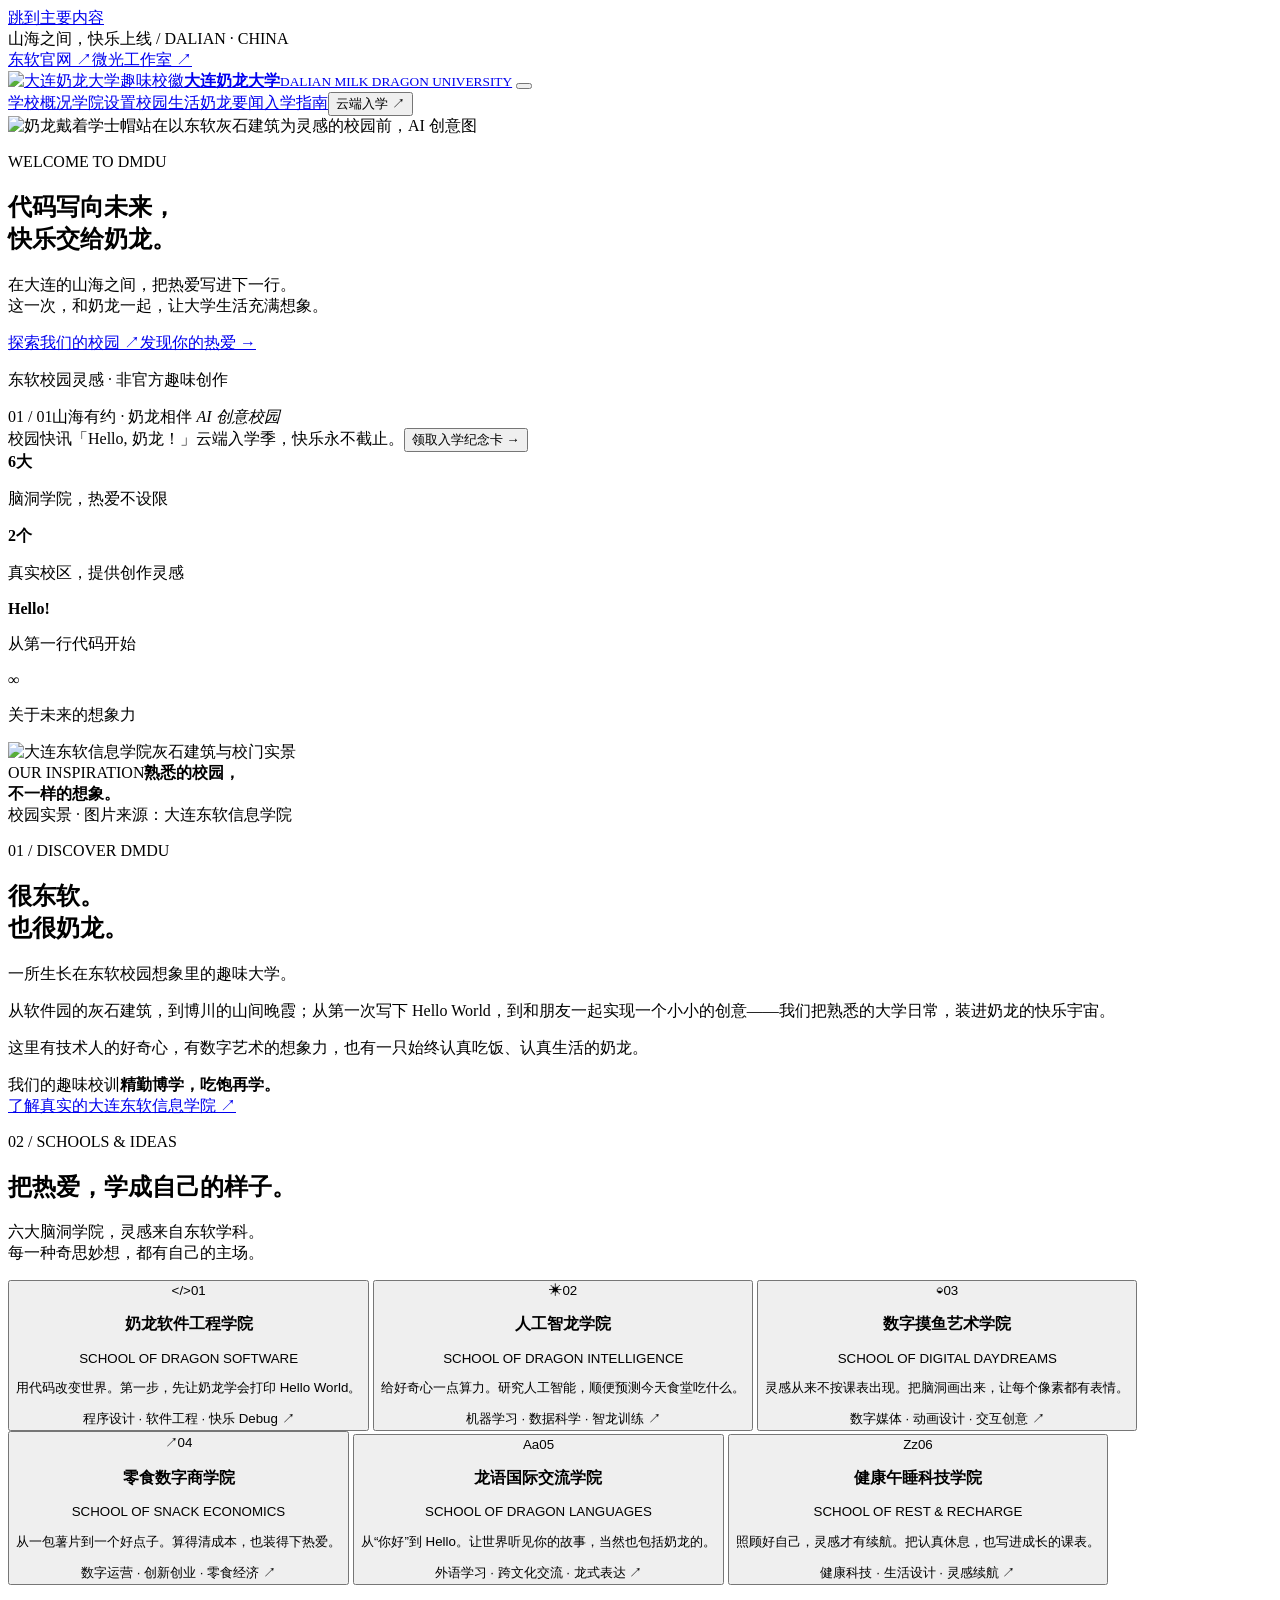
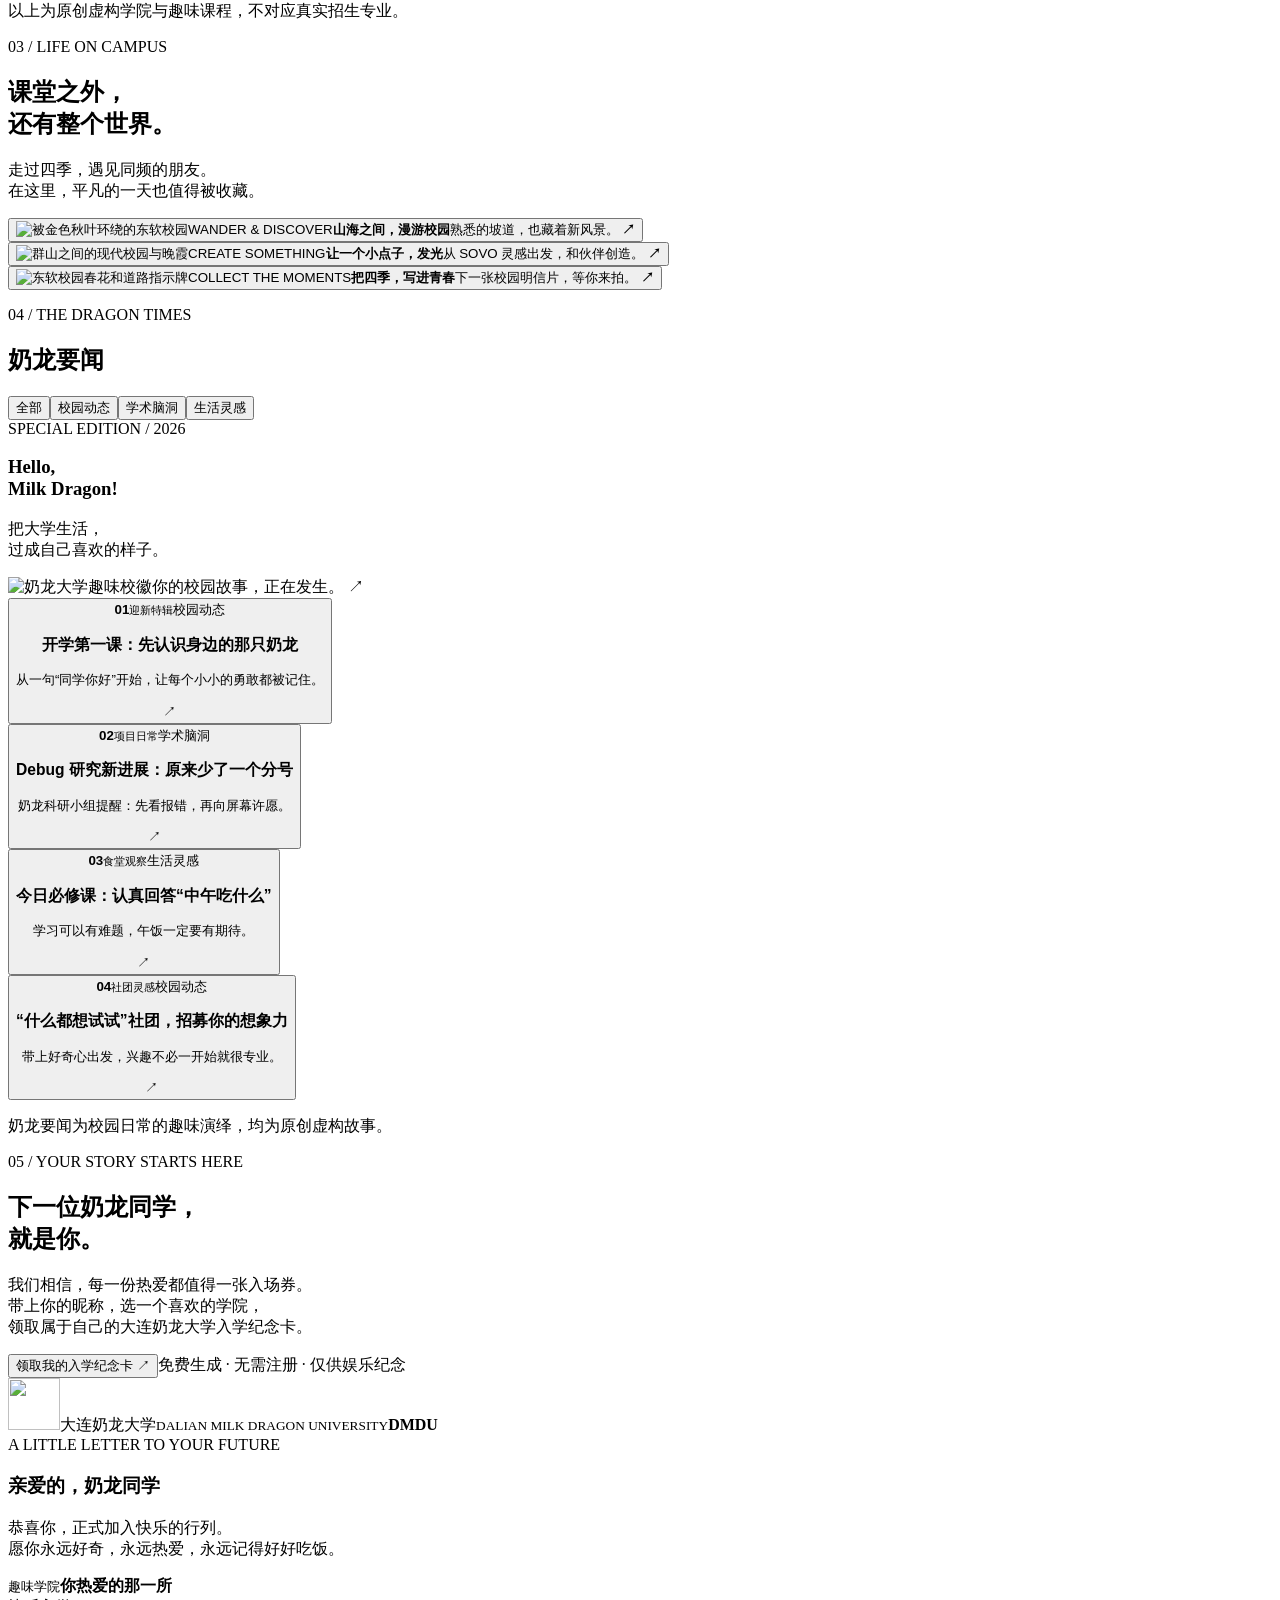
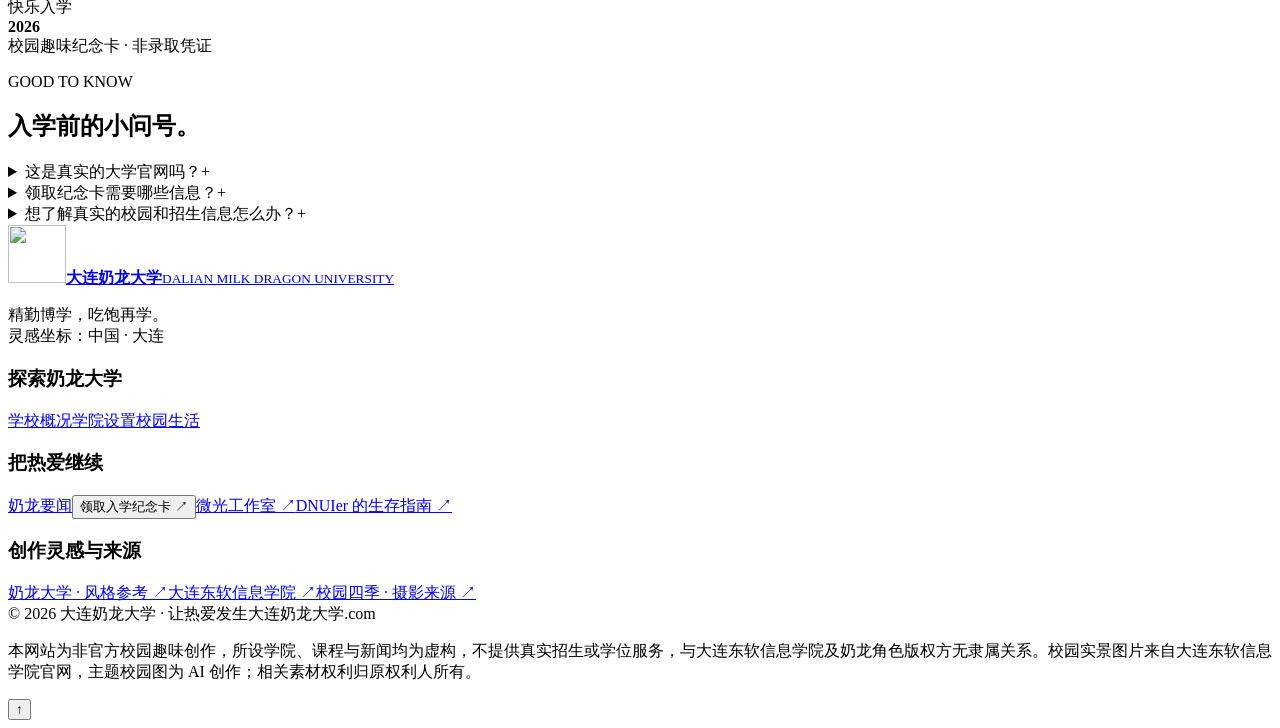
==== index.html @ faddd372 "feat(dalian-nailong): 页脚「把热爱继续」栏加友链 DNUIer 的生存指南" ====
<!doctype html>
<html lang="zh-CN">
<head>
  <meta charset="UTF-8">
  <meta name="viewport" content="width=device-width,initial-scale=1">
  <meta name="theme-color" content="#142638">
  <title>大连奶龙大学 · 代码写向未来，快乐交给奶龙</title>
  <meta name="description" content="山海之间，快乐上线。以大连东软校园为灵感的奶龙大学趣味创作：探索六大脑洞学院、漫游校园、领取专属入学纪念卡。非官方、非招生网站。">
  <link rel="canonical" href="https://xn--pssa0vz4e155inzt.com/">
  <meta property="og:title" content="大连奶龙大学 · 代码写向未来，快乐交给奶龙">
  <meta property="og:description" content="一所生长在东软校园想象里的趣味大学。欢迎每一颗热爱技术、热爱生活的心。">
  <meta property="og:image" content="https://xn--pssa0vz4e155inzt.com/assets/hero-campus.webp">
  <meta property="og:type" content="website">
  <meta property="og:locale" content="zh_CN">
  <link rel="icon" href="assets/seal.svg" type="image/svg+xml">
  <link rel="preload" as="image" href="assets/hero-campus.webp">
  <link rel="stylesheet" href="styles.css?v=3">
  <script src="app.js?v=1" defer></script>
</head>
<body>
<a class="skip-link" href="#main">跳到主要内容</a>
<div class="utility"><div class="container utility-inner"><span>山海之间，快乐上线 <span class="utility-location"><span class="utility-divider">/</span> DALIAN · CHINA</span></span><nav class="utility-links" aria-label="校园相关网站"><a href="https://www.neusoft.edu.cn/" target="_blank" rel="noopener noreferrer">东软官网 <span aria-hidden="true">↗</span></a><a href="https://shimmer.neusoft.edu.cn/" target="_blank" rel="noopener noreferrer">微光工作室 <span aria-hidden="true">↗</span></a></nav></div></div>
<header class="site-header">
  <div class="container header-inner">
    <a class="brand" href="#home" aria-label="大连奶龙大学首页"><img src="assets/seal.svg" width="62" height="62" alt="大连奶龙大学趣味校徽"><span><strong>大连奶龙大学</strong><small>DALIAN MILK DRAGON UNIVERSITY</small></span></a>
    <button id="menu-toggle" class="menu-toggle" aria-label="打开导航菜单" aria-controls="site-nav" aria-expanded="false"><span></span><span></span><span></span></button>
    <nav id="site-nav" aria-label="主导航"><a href="#about">学校概况</a><a href="#colleges">学院设置</a><a href="#campus">校园生活</a><a href="#news">奶龙要闻</a><a href="#join">入学指南</a><button class="nav-apply" data-enroll>云端入学 <span aria-hidden="true">↗</span></button></nav>
  </div>
</header>
<main id="main">
  <section class="hero" id="home" aria-labelledby="hero-title">
    <img class="hero-image" src="assets/hero-campus.webp" width="1672" height="941" alt="奶龙戴着学士帽站在以东软灰石建筑为灵感的校园前，AI 创意图" fetchpriority="high">
    <div class="hero-shade"></div>
    <div class="container hero-content"><p class="eyebrow light"><span></span> WELCOME TO DMDU</p><h1 id="hero-title">代码写向未来，<br>快乐交给<span>奶龙。</span></h1><p class="hero-description">在大连的山海之间，把热爱写进下一行。<br>这一次，和奶龙一起，让大学生活充满想象。</p><div class="hero-actions"><a class="button button-yellow" href="#campus">探索我们的校园 <span aria-hidden="true">↗</span></a><a class="button button-outline" href="#colleges">发现你的热爱 <span aria-hidden="true">→</span></a></div><p class="hero-note">东软校园灵感 · 非官方趣味创作</p></div>
    <div class="hero-caption"><span>01 / 01</span><span>山海有约 · 奶龙相伴 <i>AI 创意校园</i></span></div>
  </section>
  <div class="bulletin"><div class="container bulletin-inner"><span class="bulletin-label"><span class="live-dot"></span> 校园快讯</span><span>「Hello, 奶龙！」云端入学季，快乐永不截止。</span><button data-enroll>领取入学纪念卡 <span aria-hidden="true">→</span></button></div></div>
  <section class="numbers container" aria-label="认识这所趣味大学"><div><strong>6<span>大</span></strong><p>脑洞学院，热爱不设限</p></div><div><strong>2<span>个</span></strong><p>真实校区，提供创作灵感</p></div><div><strong>Hello<span>!</span></strong><p>从第一行代码开始</p></div><div><strong>∞</strong><p>关于未来的想象力</p></div></section>
  <section class="section about-section" id="about"><div class="container about-grid"><div class="about-picture"><img src="assets/campus-overview.webp" alt="大连东软信息学院灰石建筑与校门实景" width="1600" height="780" loading="lazy"><div class="photo-tag"><span>OUR INSPIRATION</span><strong>熟悉的校园，<br>不一样的想象。</strong></div><span class="picture-credit">校园实景 · 图片来源：大连东软信息学院</span></div><div class="about-copy"><p class="eyebrow">01 / DISCOVER DMDU</p><h2>很东软。<br>也很<span class="accent-underline">奶龙。</span></h2><p class="intro">一所生长在东软校园想象里的趣味大学。</p><p>从软件园的灰石建筑，到博川的山间晚霞；从第一次写下 Hello World，到和朋友一起实现一个小小的创意——我们把熟悉的大学日常，装进奶龙的快乐宇宙。</p><p>这里有技术人的好奇心，有数字艺术的想象力，也有一只始终认真吃饭、认真生活的奶龙。</p><div class="motto"><span>我们的趣味校训</span><strong>精勤博学，吃饱再学。</strong></div><a class="text-link" href="https://www.neusoft.edu.cn/" target="_blank" rel="noopener noreferrer">了解真实的大连东软信息学院 <span aria-hidden="true">↗</span></a></div></div></section>
  <section class="section colleges-section" id="colleges"><div class="container"><div class="section-head"><div><p class="eyebrow">02 / SCHOOLS & IDEAS</p><h2>把热爱，<span class="accent-underline">学成自己的样子。</span></h2></div><p>六大脑洞学院，灵感来自东软学科。<br>每一种奇思妙想，都有自己的主场。</p></div><div class="college-grid">
    <button class="college-card" data-college="code"><span class="college-top"><span class="college-symbol">&lt;/&gt;</span><span class="college-number">01</span></span><h3>奶龙软件工程学院</h3><p class="college-en">SCHOOL OF DRAGON SOFTWARE</p><p class="college-description">用代码改变世界。第一步，先让奶龙学会打印 Hello World。</p><span class="college-bottom">程序设计 · 软件工程 · 快乐 Debug <span>↗</span></span></button>
    <button class="college-card" data-college="ai"><span class="college-top"><span class="college-symbol">✳</span><span class="college-number">02</span></span><h3>人工智龙学院</h3><p class="college-en">SCHOOL OF DRAGON INTELLIGENCE</p><p class="college-description">给好奇心一点算力。研究人工智能，顺便预测今天食堂吃什么。</p><span class="college-bottom">机器学习 · 数据科学 · 智龙训练 <span>↗</span></span></button>
    <button class="college-card" data-college="design"><span class="college-top"><span class="college-symbol">◒</span><span class="college-number">03</span></span><h3>数字摸鱼艺术学院</h3><p class="college-en">SCHOOL OF DIGITAL DAYDREAMS</p><p class="college-description">灵感从来不按课表出现。把脑洞画出来，让每个像素都有表情。</p><span class="college-bottom">数字媒体 · 动画设计 · 交互创意 <span>↗</span></span></button>
    <button class="college-card" data-college="business"><span class="college-top"><span class="college-symbol">↗</span><span class="college-number">04</span></span><h3>零食数字商学院</h3><p class="college-en">SCHOOL OF SNACK ECONOMICS</p><p class="college-description">从一包薯片到一个好点子。算得清成本，也装得下热爱。</p><span class="college-bottom">数字运营 · 创新创业 · 零食经济 <span>↗</span></span></button>
    <button class="college-card" data-college="language"><span class="college-top"><span class="college-symbol">Aa</span><span class="college-number">05</span></span><h3>龙语国际交流学院</h3><p class="college-en">SCHOOL OF DRAGON LANGUAGES</p><p class="college-description">从“你好”到 Hello。让世界听见你的故事，当然也包括奶龙的。</p><span class="college-bottom">外语学习 · 跨文化交流 · 龙式表达 <span>↗</span></span></button>
    <button class="college-card" data-college="health"><span class="college-top"><span class="college-symbol">Zz</span><span class="college-number">06</span></span><h3>健康午睡科技学院</h3><p class="college-en">SCHOOL OF REST & RECHARGE</p><p class="college-description">照顾好自己，灵感才有续航。把认真休息，也写进成长的课表。</p><span class="college-bottom">健康科技 · 生活设计 · 灵感续航 <span>↗</span></span></button>
  </div><p class="section-footnote">以上为原创虚构学院与趣味课程，不对应真实招生专业。</p></div></section>
  <section class="section campus-section" id="campus"><div class="container"><div class="section-head"><div><p class="eyebrow">03 / LIFE ON CAMPUS</p><h2>课堂之外，<br class="mobile-break">还有<span class="accent-underline">整个世界。</span></h2></div><p>走过四季，遇见同频的朋友。<br>在这里，平凡的一天也值得被收藏。</p></div><div class="campus-grid">
    <button class="campus-card" data-tour="campus"><img src="assets/campus-autumn.webp" alt="被金色秋叶环绕的东软校园" width="1280" height="719" loading="lazy"><span class="campus-card-content"><span class="tiny-label">WANDER & DISCOVER</span><strong>山海之间，漫游校园</strong><span>熟悉的坡道，也藏着新风景。 <b>↗</b></span></span></button>
    <button class="campus-card" data-tour="sovo"><img src="assets/campus-life.webp" alt="群山之间的现代校园与晚霞" width="1280" height="719" loading="lazy"><span class="campus-card-content"><span class="tiny-label">CREATE SOMETHING</span><strong>让一个小点子，发光</strong><span>从 SOVO 灵感出发，和伙伴创造。 <b>↗</b></span></span></button>
    <button class="campus-card" data-tour="seasons"><img src="assets/campus-seasons.webp" alt="东软校园春花和道路指示牌" width="1280" height="853" loading="lazy"><span class="campus-card-content"><span class="tiny-label">COLLECT THE MOMENTS</span><strong>把四季，写进青春</strong><span>下一张校园明信片，等你来拍。 <b>↗</b></span></span></button>
  </div></div></section>
  <section class="section news-section" id="news"><div class="container"><div class="section-head"><div><p class="eyebrow">04 / THE DRAGON TIMES</p><h2>奶龙要闻</h2></div><div class="news-filters" role="group" aria-label="筛选奶龙要闻"><button data-filter="all" aria-pressed="true">全部</button><button data-filter="campus" aria-pressed="false">校园动态</button><button data-filter="academic" aria-pressed="false">学术脑洞</button><button data-filter="life" aria-pressed="false">生活灵感</button></div></div><div class="news-layout"><div class="news-lead"><span class="tiny-label">SPECIAL EDITION / 2026</span><h3>Hello,<br>Milk Dragon<span>!</span></h3><p>把大学生活，<br>过成自己喜欢的样子。</p><img src="assets/seal.svg" width="180" height="180" alt="奶龙大学趣味校徽" loading="lazy"><span class="news-lead-bottom">你的校园故事，正在发生。 <span>↗</span></span></div><div class="news-list">
    <article data-category="campus"><button data-story="welcome"><span class="news-date"><strong>01</strong><small>迎新特辑</small></span><span class="news-body"><span class="news-type">校园动态</span><h3>开学第一课：先认识身边的那只奶龙</h3><p>从一句“同学你好”开始，让每个小小的勇敢都被记住。</p></span><span class="news-arrow">↗</span></button></article>
    <article data-category="academic"><button data-story="debug"><span class="news-date"><strong>02</strong><small>项目日常</small></span><span class="news-body"><span class="news-type">学术脑洞</span><h3>Debug 研究新进展：原来少了一个分号</h3><p>奶龙科研小组提醒：先看报错，再向屏幕许愿。</p></span><span class="news-arrow">↗</span></button></article>
    <article data-category="life"><button data-story="canteen"><span class="news-date"><strong>03</strong><small>食堂观察</small></span><span class="news-body"><span class="news-type">生活灵感</span><h3>今日必修课：认真回答“中午吃什么”</h3><p>学习可以有难题，午饭一定要有期待。</p></span><span class="news-arrow">↗</span></button></article>
    <article data-category="campus"><button data-story="society"><span class="news-date"><strong>04</strong><small>社团灵感</small></span><span class="news-body"><span class="news-type">校园动态</span><h3>“什么都想试试”社团，招募你的想象力</h3><p>带上好奇心出发，兴趣不必一开始就很专业。</p></span><span class="news-arrow">↗</span></button></article>
  </div></div><p class="section-footnote">奶龙要闻为校园日常的趣味演绎，均为原创虚构故事。</p></div></section>
  <section class="join-section" id="join"><div class="container join-grid"><div><p class="eyebrow light">05 / YOUR STORY STARTS HERE</p><h2>下一位奶龙同学，<br>就是<span>你。</span></h2><p>我们相信，每一份热爱都值得一张入场券。<br>带上你的昵称，选一个喜欢的学院，<br>领取属于自己的大连奶龙大学入学纪念卡。</p><button class="button button-yellow" data-enroll>领取我的入学纪念卡 <span aria-hidden="true">↗</span></button><span class="join-small">免费生成 · 无需注册 · 仅供娱乐纪念</span></div><div class="admission-preview" aria-label="入学纪念卡示意"><div class="admission-brand"><img src="assets/seal.svg" width="52" height="52" alt=""><span>大连奶龙大学<small>DALIAN MILK DRAGON UNIVERSITY</small></span><b>DMDU</b></div><div class="admission-rule"></div><span class="tiny-label">A LITTLE LETTER TO YOUR FUTURE</span><h3>亲爱的，奶龙同学</h3><p>恭喜你，正式加入快乐的行列。<br>愿你永远好奇，永远热爱，永远记得好好吃饭。</p><div class="admission-footer"><div><small>趣味学院</small><strong>你热爱的那一所</strong></div><span class="admission-stamp">快乐入学<br><b>2026</b></span></div><div class="admission-fine">校园趣味纪念卡 · 非录取凭证</div></div></div></section>
  <section class="faq-section"><div class="container faq-grid"><div><p class="eyebrow">GOOD TO KNOW</p><h2>入学前的小问号。</h2></div><div class="faq-list"><details><summary>这是真实的大学官网吗？<span>+</span></summary><p>这是“大连奶龙大学”校园趣味创作，以大连东软信息学院的校园与学习生活为灵感，与真实学校和奶龙角色版权方均无官方隶属关系。真实学校信息请访问 <a href="https://www.neusoft.edu.cn/" target="_blank" rel="noopener noreferrer">大连东软信息学院官网</a>。</p></details><details><summary>领取纪念卡需要哪些信息？<span>+</span></summary><p>只需要一个你喜欢的昵称和一个脑洞学院。纪念卡在你的浏览器里生成，不需要注册，也不会上传昵称。生成后可以下载保存。</p></details><details><summary>想了解真实的校园和招生信息怎么办？<span>+</span></summary><p>请以大连东软信息学院官网发布的信息为准。本网站没有真实招生、缴费、学籍或学位服务，也不接受任何形式的费用。</p></details></div></div></section>
</main>
<footer class="site-footer"><div class="container"><div class="footer-main"><div><a class="brand footer-brand" href="#home"><img src="assets/seal.svg" width="58" height="58" alt=""><span><strong>大连奶龙大学</strong><small>DALIAN MILK DRAGON UNIVERSITY</small></span></a><p>精勤博学，吃饱再学。<br>灵感坐标：中国 · 大连</p></div><div><h3>探索奶龙大学</h3><a href="#about">学校概况</a><a href="#colleges">学院设置</a><a href="#campus">校园生活</a></div><div><h3>把热爱继续</h3><a href="#news">奶龙要闻</a><button data-enroll>领取入学纪念卡 ↗</button><a href="https://shimmer.neusoft.edu.cn/" target="_blank" rel="noopener noreferrer">微光工作室 ↗</a><a href="https://survive.dnui.cc/" target="_blank" rel="noopener noreferrer">DNUIer 的生存指南 ↗</a></div><div><h3>创作灵感与来源</h3><a href="https://www.milkdragonuniversity.me/" target="_blank" rel="noopener noreferrer">奶龙大学 · 风格参考 ↗</a><a href="https://www.neusoft.edu.cn/" target="_blank" rel="noopener noreferrer">大连东软信息学院 ↗</a><a href="https://www.neusoft.edu.cn/html/1074/" target="_blank" rel="noopener noreferrer">校园四季 · 摄影来源 ↗</a></div></div><div class="footer-bottom"><span>© 2026 大连奶龙大学 · 让热爱发生</span><span>大连奶龙大学.com</span></div><p class="disclaimer">本网站为非官方校园趣味创作，所设学院、课程与新闻均为虚构，不提供真实招生或学位服务，与大连东软信息学院及奶龙角色版权方无隶属关系。校园实景图片来自大连东软信息学院官网，主题校园图为 AI 创作；相关素材权利归原权利人所有。</p></div></footer>
<button id="back-to-top" class="back-to-top" aria-label="回到顶部">↑</button>
<dialog id="detail-dialog" class="site-dialog" aria-labelledby="detail-title"><button type="button" class="dialog-close" data-close aria-label="关闭详情">×</button><div id="detail-content"></div></dialog>
<dialog id="enroll-dialog" class="site-dialog enroll-dialog" aria-labelledby="enroll-title"><button type="button" class="dialog-close" data-close aria-label="关闭入学纪念卡">×</button><p class="dialog-eyebrow">A WARM WELCOME TO DMDU</p><h2 id="enroll-title" class="dialog-title">你好，未来的奶龙同学。</h2><form id="enroll-form"><p class="dialog-description">给快乐一点仪式感。填一个昵称，领取你的专属纪念卡。</p><label for="student-name">你的昵称</label><input id="student-name" name="nickname" maxlength="12" placeholder="例如：今天不写 Bug" required autocomplete="off"><label for="student-college">选择你的脑洞学院</label><select id="student-college" name="college" required><option value="" disabled selected>哪一种热爱，最像你？</option><option value="code">奶龙软件工程学院</option><option value="ai">人工智龙学院</option><option value="design">数字摸鱼艺术学院</option><option value="business">零食数字商学院</option><option value="language">龙语国际交流学院</option><option value="health">健康午睡科技学院</option></select><label class="consent-label"><input id="fun-consent" type="checkbox" required><span>我知道这是一张趣味纪念卡，不是真实录取凭证。</span></label><button class="button button-yellow" type="submit">生成我的纪念卡 <span>↗</span></button><p class="form-note">只在当前浏览器生成，不上传或保存你的昵称。</p></form><div id="enroll-result" hidden><div class="result-card"><img src="assets/seal.svg" width="66" height="66" alt="大连奶龙大学校徽"><p>大连奶龙大学 · 入学纪念卡</p><h3 id="card-name"></h3><p>欢迎加入 <strong id="card-college"></strong></p><p class="result-card-meta"><span id="card-id"></span><span id="card-date"></span></p><small>校园趣味纪念卡 · 非录取凭证</small></div><div class="result-actions"><button id="download-card" type="button" class="button button-yellow">下载纪念卡 ↓</button><button id="enroll-reset" type="button" class="button button-plain">再做一张</button></div></div></dialog>
</body>
</html>
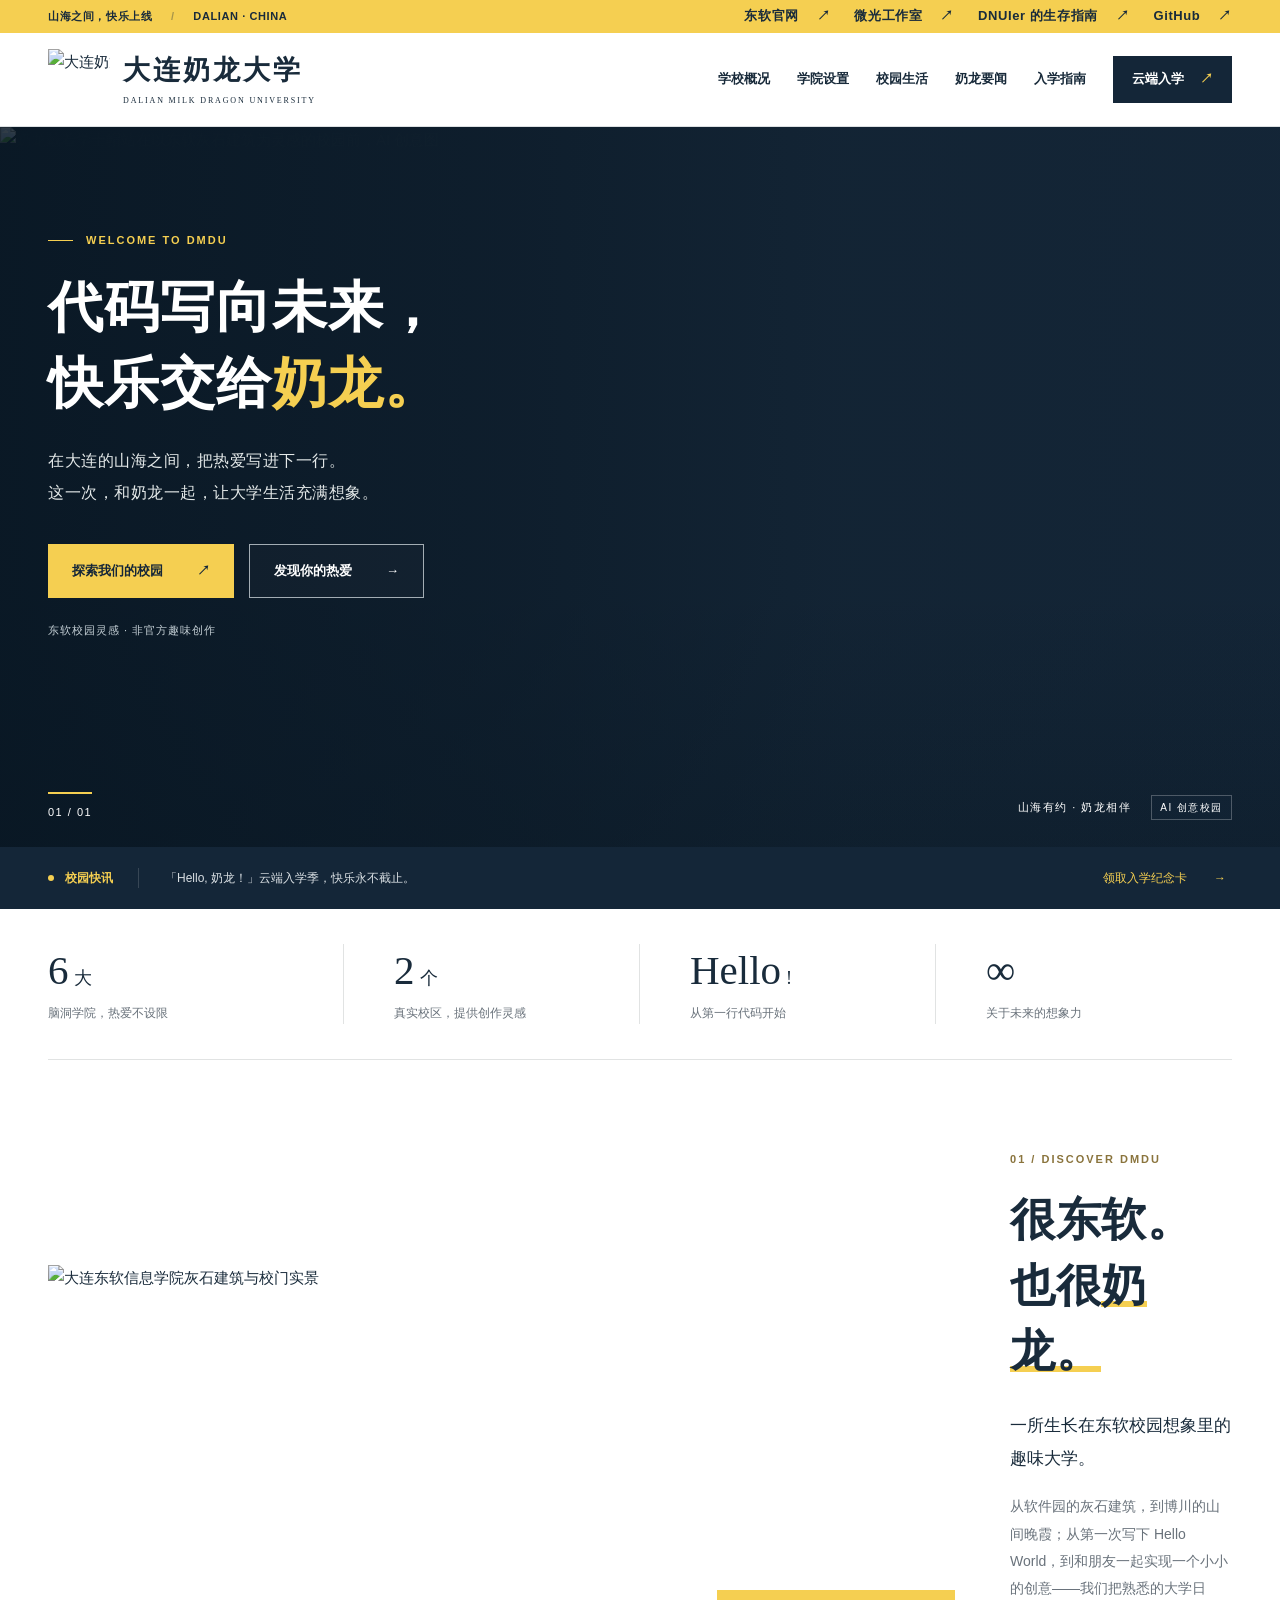
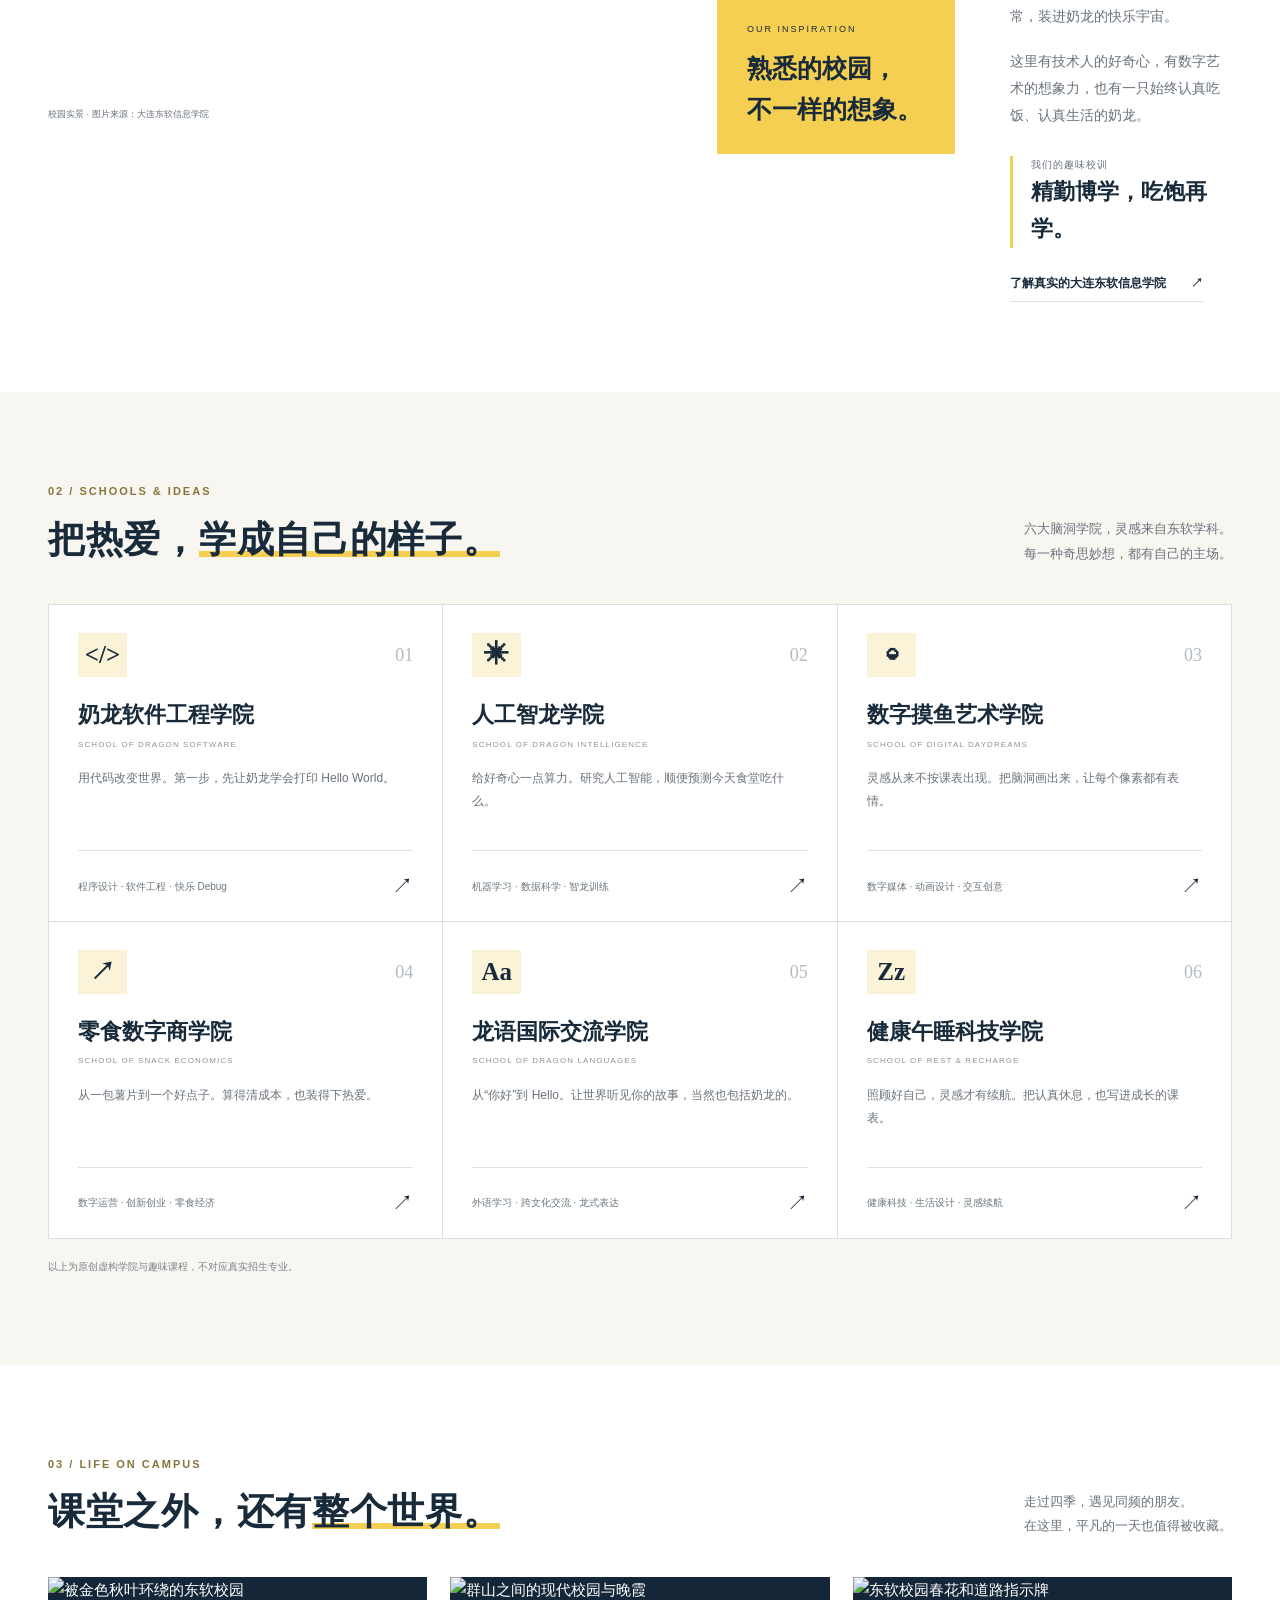
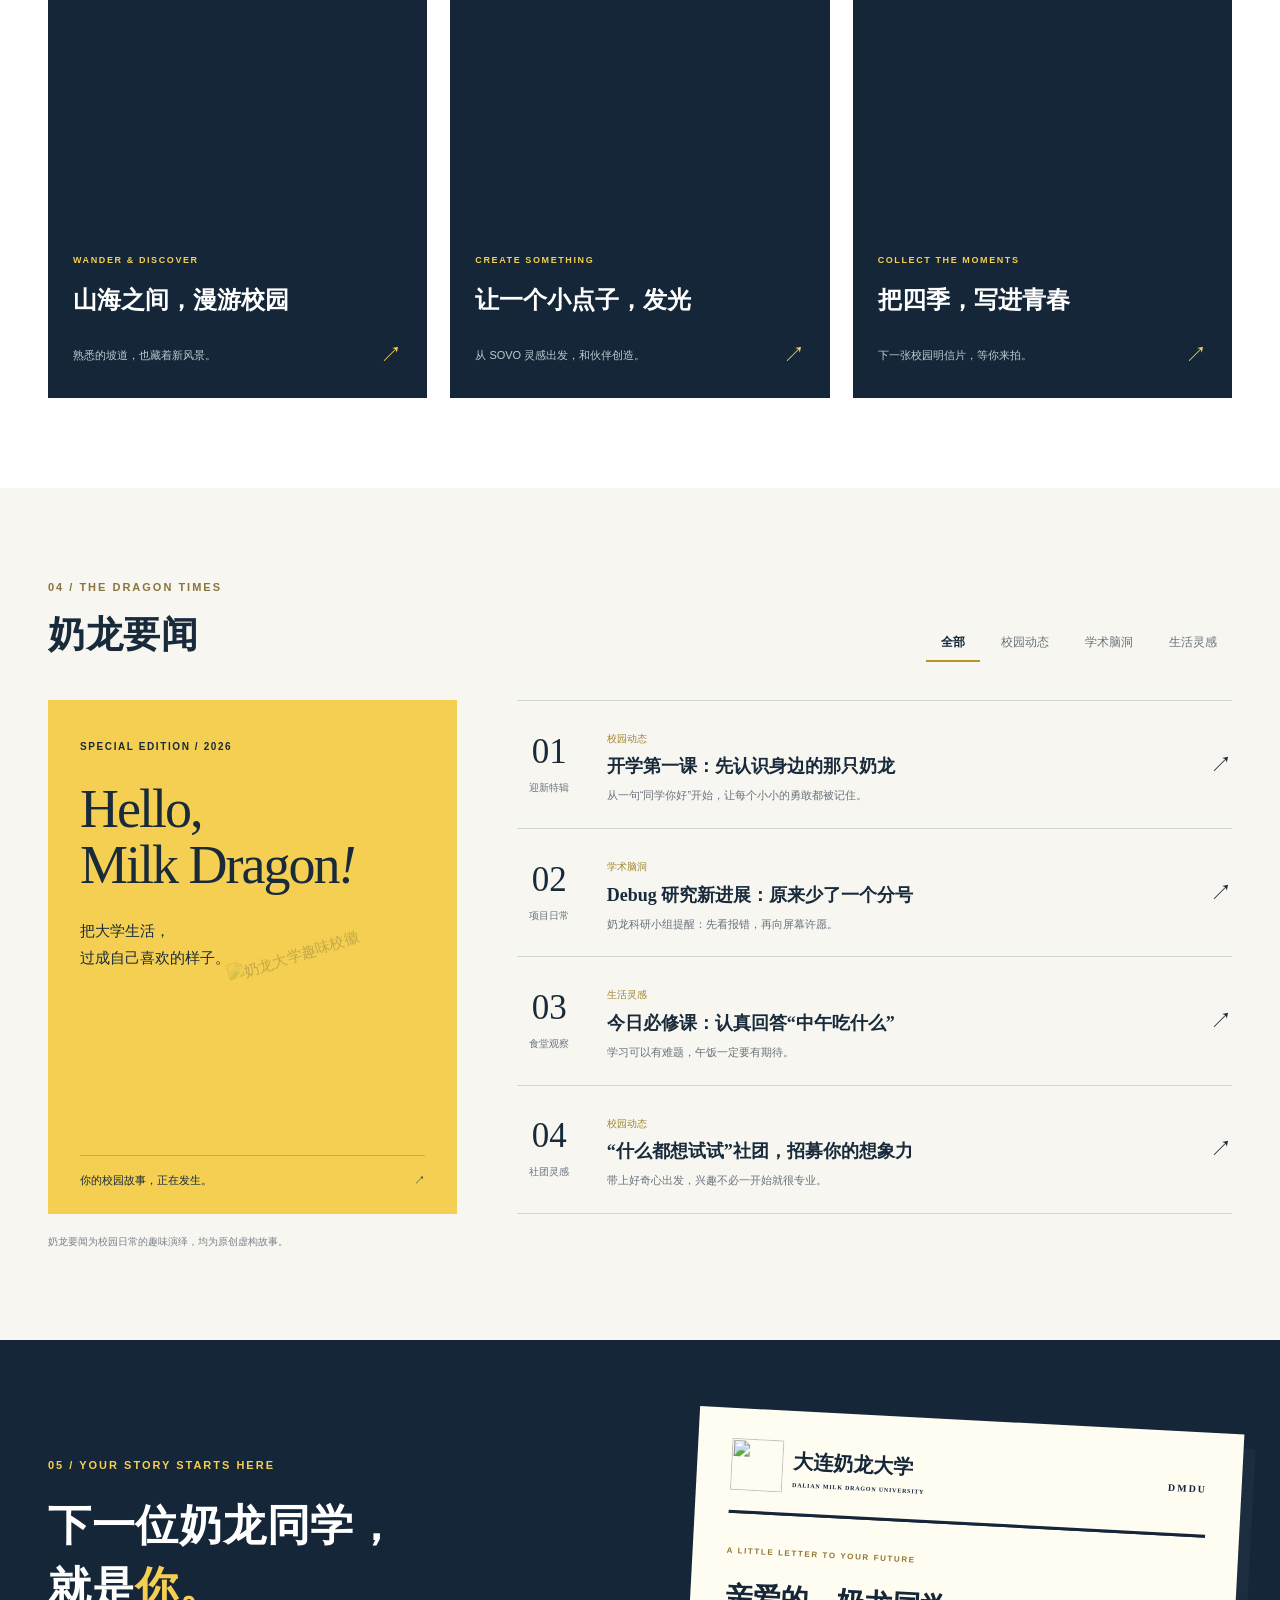
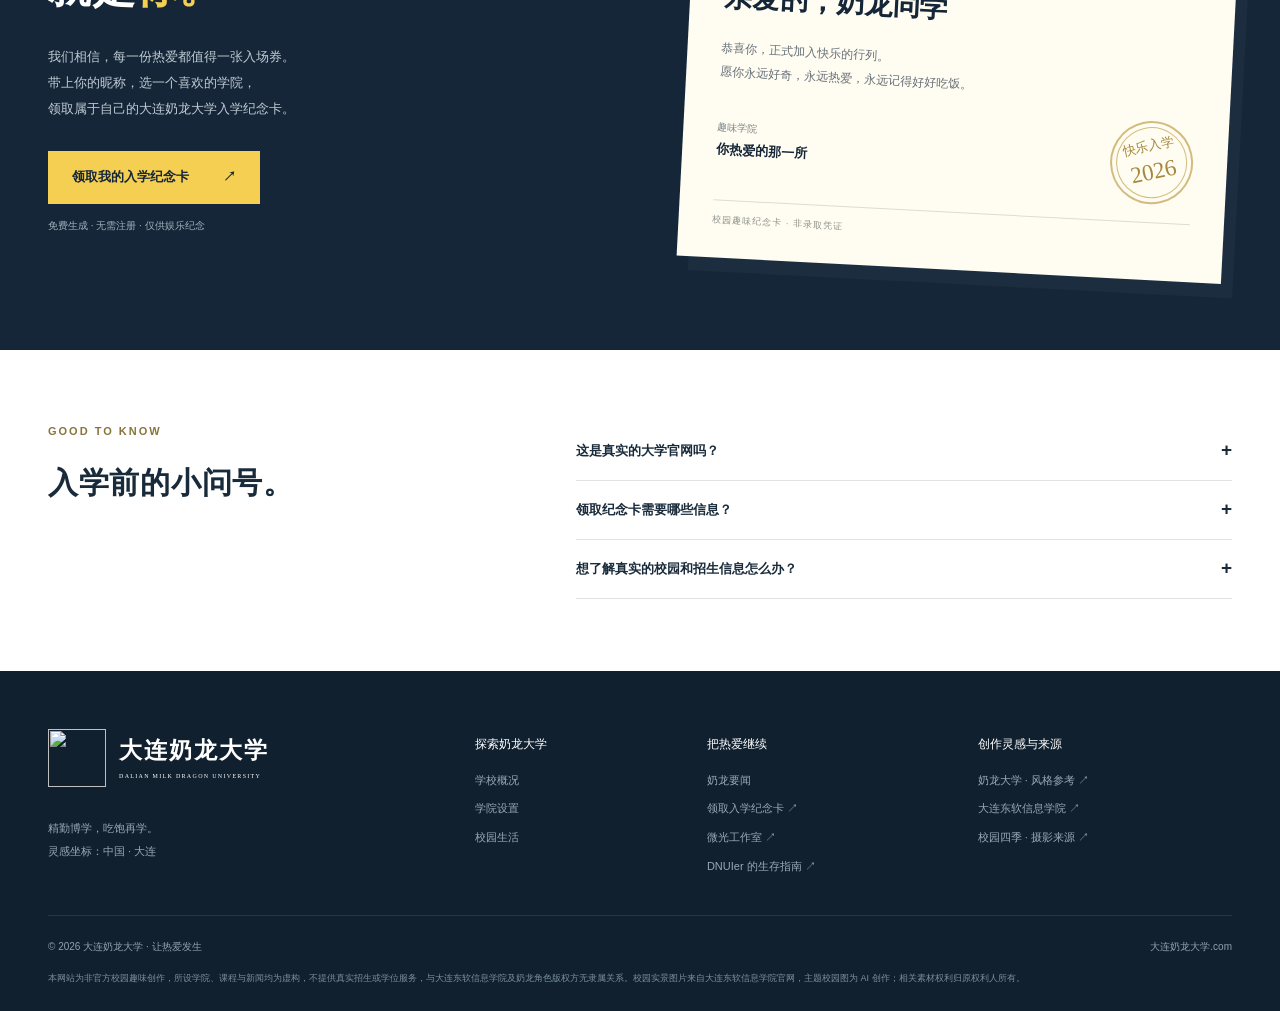
==== commit 33df91fd: "feat(dalian-nailong): 顶部条加友链 DNUIer 的生存指南和 GitHub 仓库入口，手机上隐藏标语、链接排成两行" ====
--- a/index.html
+++ b/index.html
@@ -14,12 +14,12 @@
   <meta property="og:locale" content="zh_CN">
   <link rel="icon" href="assets/seal.svg" type="image/svg+xml">
   <link rel="preload" as="image" href="assets/hero-campus.webp">
-  <link rel="stylesheet" href="styles.css?v=3">
+  <link rel="stylesheet" href="styles.css?v=4">
   <script src="app.js?v=1" defer></script>
 </head>
 <body>
 <a class="skip-link" href="#main">跳到主要内容</a>
-<div class="utility"><div class="container utility-inner"><span>山海之间，快乐上线 <span class="utility-location"><span class="utility-divider">/</span> DALIAN · CHINA</span></span><nav class="utility-links" aria-label="校园相关网站"><a href="https://www.neusoft.edu.cn/" target="_blank" rel="noopener noreferrer">东软官网 <span aria-hidden="true">↗</span></a><a href="https://shimmer.neusoft.edu.cn/" target="_blank" rel="noopener noreferrer">微光工作室 <span aria-hidden="true">↗</span></a></nav></div></div>
+<div class="utility"><div class="container utility-inner"><span>山海之间，快乐上线 <span class="utility-location"><span class="utility-divider">/</span> DALIAN · CHINA</span></span><nav class="utility-links" aria-label="校园相关网站"><a href="https://www.neusoft.edu.cn/" target="_blank" rel="noopener noreferrer">东软官网 <span aria-hidden="true">↗</span></a><a href="https://shimmer.neusoft.edu.cn/" target="_blank" rel="noopener noreferrer">微光工作室 <span aria-hidden="true">↗</span></a><a href="https://survive.dnui.cc/" target="_blank" rel="noopener noreferrer">DNUIer 的生存指南 <span aria-hidden="true">↗</span></a><a href="https://github.com/zp-home/dalian-nailong" target="_blank" rel="noopener noreferrer">GitHub <span aria-hidden="true">↗</span></a></nav></div></div>
 <header class="site-header">
   <div class="container header-inner">
     <a class="brand" href="#home" aria-label="大连奶龙大学首页"><img src="assets/seal.svg" width="62" height="62" alt="大连奶龙大学趣味校徽"><span><strong>大连奶龙大学</strong><small>DALIAN MILK DRAGON UNIVERSITY</small></span></a>
--- a/styles.css
+++ b/styles.css
@@ -0,0 +1,12 @@
+@charset "UTF-8";
+:root{--navy:#142638;--navy-deep:#10202f;--yellow:#f5cf51;--yellow-light:#fbf3d8;--paper:#f7f6f1;--ink:#192b3b;--muted:#69727b;--line:#e1e3e3;--serif:"Songti SC","STSong","Noto Serif CJK SC","SimSun",serif;--sans:-apple-system,BlinkMacSystemFont,"PingFang SC","Microsoft YaHei",Arial,sans-serif}
+*{box-sizing:border-box}html{scroll-behavior:smooth;scroll-padding-top:108px}body{margin:0;background:#fff;color:var(--ink);font-family:var(--sans);font-size:15px;line-height:1.7;-webkit-font-smoothing:antialiased}button,input,select{font:inherit}button,a{-webkit-tap-highlight-color:transparent}button{color:inherit;cursor:pointer}button{border:0}a{color:inherit;text-decoration:none}img{display:block;max-width:100%;object-fit:cover}h1,h2,h3,p{margin:0}button:focus-visible,a:focus-visible,summary:focus-visible,input:focus-visible,select:focus-visible{outline:3px solid #b8860b;outline-offset:5px}[hidden]{display:none!important}.container{width:min(1240px,calc(100% - 96px));margin-inline:auto}.skip-link{position:fixed;top:-100px;left:20px;background:var(--yellow);padding:12px;z-index:100}.skip-link:focus{top:10px}.utility{background:var(--yellow);font-size:11px;font-weight:600;letter-spacing:.6px}.utility-inner{height:33px;display:flex;justify-content:space-between;align-items:center}.utility-divider{margin:0 15px;opacity:.35}.utility a{font-size:13px;display:flex;gap:18px;align-items:center}.utility a:hover{text-decoration:underline}.site-header{position:sticky;top:0;z-index:30;background:rgba(255,255,255,.97);border-bottom:1px solid #dce0e2;backdrop-filter:blur(14px)}.header-inner{height:93px;display:flex;align-items:center;justify-content:space-between;gap:28px}.brand{display:inline-flex;align-items:center;gap:13px;white-space:nowrap}.brand img{flex-shrink:0}.brand strong{display:block;font-family:var(--serif);font-size:27px;font-weight:900;letter-spacing:3px;line-height:1.4}.brand small{display:block;font-family:Georgia,serif;font-size:8px;letter-spacing:1.85px;margin-top:4px}#site-nav{display:flex;align-items:center;gap:27px;font-size:13px;font-weight:600}#site-nav>a{padding-block:33px;position:relative}#site-nav>a:after{content:"";position:absolute;bottom:25px;left:0;width:0;height:2px;background:var(--yellow);transition:width .2s}#site-nav>a:hover:after{width:100%}.nav-apply{background:var(--navy);color:#fff;padding:12px 19px;font-size:13px}.nav-apply span{color:var(--yellow);margin-left:12px}.nav-apply:hover{background:#294258}.menu-toggle{display:none}.hero{position:relative;min-height:630px;height:min(720px,calc(100svh - 126px));background:var(--navy);isolation:isolate;overflow:hidden}.hero-image{width:100%;height:100%;position:absolute;inset:0;object-position:center 59%;z-index:-3}.hero-shade{position:absolute;inset:0;background:linear-gradient(90deg,rgba(8,22,34,.84) 0%,rgba(10,24,36,.58) 39%,rgba(12,25,33,.16) 66%,rgba(12,25,33,.06)),linear-gradient(0deg,rgba(8,22,34,.34),transparent 35%);z-index:-2}.hero-content{padding-top:104px;padding-bottom:80px;color:#fff}.eyebrow{font-family:Arial,var(--sans);font-size:11px;font-weight:700;letter-spacing:2px;color:#8a743d;margin-bottom:20px;display:flex;align-items:center;gap:13px}.eyebrow.light{color:var(--yellow)}.eyebrow.light>span{width:25px;height:1px;background:var(--yellow)}h1{font-family:var(--serif);font-weight:900;font-size:clamp(42px,4.3vw,65px);line-height:1.38;letter-spacing:1px}h1 span{color:var(--yellow)}.hero-description{font-size:16px;line-height:2;color:#e4e9e9;letter-spacing:.5px;margin-top:23px}.hero-actions{display:flex;gap:15px;margin-top:35px}.button{display:inline-flex;align-items:center;justify-content:space-between;gap:34px;padding:15px 24px;font-size:13px;font-weight:700;min-height:53px;transition:transform .2s,background .2s}.button:hover{transform:translateY(-2px)}.button-yellow{background:var(--yellow);color:var(--navy)}.button-yellow:hover{background:#ffe180}.button-outline{color:#fff;border:1px solid #a3adb4;background:#ffffff05}.button-outline:hover{background:#ffffff17}.hero-note{font-size:11px;color:#c3ced4;margin-top:23px;letter-spacing:1px}.hero-caption{position:absolute;bottom:25px;right:max(48px,calc((100% - 1240px)/2));left:max(48px,calc((100% - 1240px)/2));display:flex;justify-content:space-between;color:#fff;font-size:11px;letter-spacing:1.5px}.hero-caption>span:first-child{border-top:2px solid var(--yellow);padding-top:9px}.hero-caption>span:last-child{display:flex;align-items:center;gap:20px}.hero-caption i{font-style:normal;font-size:10px;background:#14263860;padding:3px 8px;border:1px solid #ffffff40}.bulletin{background:var(--navy);color:#d9dfe3}.bulletin-inner{min-height:62px;display:flex;align-items:center;gap:26px;font-size:12px}.bulletin-label{display:flex;align-items:center;gap:11px;color:var(--yellow);font-weight:700;white-space:nowrap;padding-right:25px;border-right:1px solid #ffffff26}.live-dot{width:6px;height:6px;border-radius:50%;background:var(--yellow)}.bulletin-inner>button{margin-left:auto;background:transparent;color:var(--yellow);font-size:12px;white-space:nowrap}.bulletin-inner>button>span{margin-left:24px}.numbers{display:grid;grid-template-columns:repeat(4,1fr);padding-block:35px;border-bottom:1px solid var(--line)}.numbers>div{border-right:1px solid var(--line);padding-left:50px}.numbers>div:first-child{padding-left:0}.numbers>div:last-child{border:0}.numbers strong{font-family:Georgia,serif;font-size:41px;font-weight:400;line-height:1.3}.numbers strong>span{font-family:var(--serif);font-size:18px;margin-left:5px}.numbers p{font-size:12px;color:var(--muted);margin-top:6px}.section{padding:90px 0}.about-grid{display:grid;grid-template-columns:1fr 1fr;gap:80px;align-items:center}.about-picture{position:relative;padding-bottom:64px}.about-picture>img{width:100%;height:430px;object-position:45% center}.photo-tag{position:absolute;bottom:32px;right:-25px;background:var(--yellow);width:238px;padding:24px 30px}.photo-tag>span{font-family:Arial,sans-serif;font-size:9px;letter-spacing:2px}.photo-tag strong{display:block;font-family:var(--serif);font-size:25px;line-height:1.65;margin-top:8px}.picture-credit{display:block;font-size:9px;color:var(--muted);margin-top:12px}.about-copy h2{font-size:45px}.about-copy>p:not(.eyebrow){font-size:14px;color:var(--muted);margin-top:18px;line-height:1.95}.about-copy>p.intro{font-size:17px;color:var(--ink);margin-top:25px}h2{font-family:var(--serif);font-size:37px;line-height:1.45;font-weight:900;letter-spacing:.7px}.accent-underline{background:linear-gradient(transparent 79%,var(--yellow) 79%,var(--yellow) 92%,transparent 92%)}.motto{margin-top:26px;padding-left:18px;border-left:3px solid var(--yellow)}.motto>span{display:block;font-size:10px;letter-spacing:1px;color:var(--muted)}.motto>strong{font-family:var(--serif);font-size:22px;font-weight:600}.text-link{font-size:12px;font-weight:600;display:inline-flex;align-items:center;gap:25px;border-bottom:1px solid var(--line);padding-bottom:8px;margin-top:25px}.text-link:hover{border-color:#947122}.colleges-section{background:var(--paper)}.section-head{display:flex;align-items:flex-end;justify-content:space-between;gap:30px;margin-bottom:38px}.section-head .eyebrow{margin-bottom:12px}.section-head>p{font-size:13px;color:var(--muted);line-height:1.9;flex-shrink:0}.college-grid{display:grid;grid-template-columns:repeat(3,1fr);gap:1px;background:#dadfdc;border:1px solid #dadfdc}.college-card{display:block;text-align:left;background:#fff;padding:28px 29px 0;transition:background .2s;min-width:0}.college-card:hover{background:#fffaf0}.college-top{display:flex;align-items:center;justify-content:space-between;margin-bottom:19px}.college-symbol{height:44px;min-width:49px;display:flex;align-items:center;justify-content:center;background:var(--yellow-light);font-family:Georgia,serif;font-size:25px;font-weight:700}.college-number{color:#b4bbc0;font-family:Georgia,serif;font-size:18px}.college-card h3{font-family:var(--serif);font-size:22px;font-weight:800}.college-en{font-family:Arial,sans-serif;font-size:8px;letter-spacing:1.1px;color:#8b949b;margin-top:4px}.college-description{font-size:12px;color:var(--muted);margin-top:16px;line-height:1.9;min-height:60px}.college-bottom{display:flex;align-items:center;justify-content:space-between;gap:8px;font-size:10px;border-top:1px solid var(--line);margin-top:23px;padding:17px 0;color:#6b777e}.college-bottom>span{font-size:21px;color:var(--navy);transition:transform .2s}.college-card:hover .college-bottom>span{transform:translate(3px,-3px)}.section-footnote{font-size:10px;color:#7a838b;margin-top:19px}.campus-grid{display:grid;grid-template-columns:repeat(3,1fr);gap:23px}.campus-card{background:var(--navy);color:#fff;text-align:left;padding:0;overflow:hidden}.campus-card>img{width:100%;height:244px;transition:transform .5s}.campus-card:hover>img{transform:scale(1.045)}.campus-card-content{display:block;padding:24px 25px}.tiny-label{font-family:Arial,sans-serif;font-size:9px;letter-spacing:1.6px;font-weight:600}.campus-card-content>.tiny-label{color:var(--yellow)}.campus-card-content>strong{display:block;font-family:var(--serif);font-size:24px;font-weight:700;margin-top:10px}.campus-card-content>span:last-child{font-size:11px;color:#bfcbd3;margin-top:15px;display:flex;align-items:center;justify-content:space-between;gap:8px}.campus-card b{font-size:22px;font-weight:400;color:var(--yellow)}.news-section{background:var(--paper)}.news-filters{display:flex;gap:6px}.news-filters>button{font-size:12px;background:transparent;padding:8px 15px;border-bottom:2px solid transparent;color:var(--muted)}.news-filters>button[aria-pressed="true"]{border-bottom-color:#b99229;color:var(--navy);font-weight:700}.news-layout{display:grid;grid-template-columns:.8fr 1.4fr;gap:60px}.news-lead{background:var(--yellow);padding:32px;position:relative;overflow:hidden;min-height:450px}.news-lead>.tiny-label{font-size:10px}.news-lead h3{font-family:Georgia,serif;font-weight:400;font-size:54px;line-height:1.03;margin-top:25px;letter-spacing:-2px;position:relative;z-index:1}.news-lead h3>span{font-style:italic}.news-lead>p{font-size:15px;line-height:1.8;margin-top:23px;position:relative;z-index:1}.news-lead>img{position:absolute;right:-28px;bottom:60px;opacity:.22;width:230px;height:230px;transform:rotate(-18deg);mix-blend-mode:multiply}.news-lead-bottom{position:absolute;bottom:24px;left:32px;right:32px;display:flex;justify-content:space-between;font-size:11px;border-top:1px solid #14263835;padding-top:15px}.news-list article{border-top:1px solid #ced5d7}.news-list article:last-child{border-bottom:1px solid #ced5d7}.news-list article>button{display:flex;align-items:center;gap:25px;text-align:left;width:100%;background:transparent;padding:23px 0}.news-list article>button:hover h3{color:#9a751b}.news-date{width:65px;flex-shrink:0;text-align:center}.news-date strong{font-family:Georgia,serif;font-size:35px;font-weight:400;display:block;line-height:1.2}.news-date small{font-size:10px;color:var(--muted)}.news-type{font-size:10px;color:#a28532}.news-body h3{font-family:var(--serif);font-size:18px;line-height:1.5;font-weight:700;margin-top:4px}.news-body>p{font-size:11px;color:var(--muted);margin-top:6px}.news-arrow{margin-left:auto;font-size:22px;align-self:center}.join-section{padding:80px 0;background:var(--navy);color:#fff;overflow:hidden}.join-grid{display:grid;grid-template-columns:1fr 1fr;gap:95px;align-items:center}.join-section h2{font-size:43px}.join-section h2 span{color:var(--yellow)}.join-section p:not(.eyebrow){font-size:13px;color:#c0cbd3;line-height:2;margin-top:24px}.join-section .button{margin-top:29px}.join-small{font-size:10px;color:#a3b1bd;display:block;margin-top:13px}.admission-preview{background:#fffcf1;color:var(--navy);padding:30px 34px;transform:rotate(3deg);position:relative;box-shadow:12px 14px 0 #ffffff08}.admission-brand{display:flex;align-items:center;gap:10px}.admission-brand>span{font-family:var(--serif);font-size:20px;font-weight:700}.admission-brand small{font-family:Georgia,serif;font-size:6px;letter-spacing:.8px;display:block;margin-top:2px}.admission-brand>b{margin-left:auto;font-size:10px;font-family:Georgia,serif;letter-spacing:2px}.admission-rule{height:3px;background:var(--navy);border-bottom:1px solid var(--navy);margin:20px 0 22px}.admission-preview>.tiny-label{font-size:8px;color:#937730}.admission-preview h3{font-family:var(--serif);font-size:28px;margin-top:12px}.admission-preview>p{color:#667078!important;font-size:12px!important;line-height:2!important;margin-top:16px!important}.admission-footer{display:flex;align-items:center;justify-content:space-between;margin-top:15px}.admission-footer small{display:block;font-size:10px;color:#7c8588}.admission-footer strong{font-size:13px;font-weight:600}.admission-stamp{width:83px;height:83px;border:2px solid #b893389c;outline:1px solid #b893389c;outline-offset:-7px;border-radius:50%;display:flex;flex-direction:column;justify-content:center;text-align:center;color:#a6873c;font-family:var(--serif);font-size:13px;transform:rotate(-15deg);line-height:1.4}.admission-stamp b{font-family:Georgia,serif;font-size:23px;font-weight:400}.admission-fine{border-top:1px solid #dedccf;margin-top:18px;padding-top:12px;font-size:9px;color:#8d928d;letter-spacing:1px}.faq-section{padding:72px 0}.faq-grid{display:grid;grid-template-columns:1fr 1.4fr;gap:60px}.faq-section h2{font-size:30px}.faq-list details{border-bottom:1px solid var(--line)}.faq-list summary{list-style:none;cursor:pointer;display:flex;justify-content:space-between;gap:15px;font-size:13px;font-weight:600;padding:18px 0}.faq-list summary::-webkit-details-marker{display:none}.faq-list summary>span{font-size:19px;line-height:1}.faq-list details[open] summary>span{transform:rotate(45deg)}.faq-list p{font-size:12px;color:var(--muted);padding-bottom:20px;line-height:2}.faq-list a{text-decoration:underline}.site-footer{background:var(--navy-deep);color:#c4ced6;padding:58px 0 24px}.footer-main{display:grid;grid-template-columns:2fr 1fr 1.2fr 1.3fr;gap:36px;padding-bottom:39px}.footer-brand{color:#fff}.footer-brand strong{font-size:23px;letter-spacing:2px}.footer-brand small{font-size:6px;letter-spacing:1.3px}.footer-main>div>p{font-size:11px;line-height:2.1;color:#98a8b5;margin-top:22px}.footer-main h3{font-size:12px;font-weight:500;color:#fff;margin:5px 0 16px}.footer-main>div>a:not(.brand),.footer-main>div>button{display:block;background:transparent;padding:0;font-size:11px;color:#98a8b5;margin-top:10px;text-align:left}.footer-main a:hover,.footer-main button:hover{color:var(--yellow)}.footer-bottom{display:flex;justify-content:space-between;font-size:10px;border-top:1px solid #ffffff18;padding-top:22px;color:#91a1ae}.disclaimer{font-size:9px;line-height:1.9;color:#7c8e9d;margin-top:15px}.back-to-top{position:fixed;bottom:25px;right:23px;width:42px;height:42px;background:var(--yellow);font-size:21px;box-shadow:0 3px 15px #14263825;z-index:25;opacity:0;pointer-events:none;transform:translateY(15px);transition:opacity .2s,transform .2s}.back-to-top.is-visible{opacity:1;pointer-events:auto;transform:none}.mobile-break{display:none}.modal-open{overflow:hidden}
+.site-dialog{border:0;padding:44px;width:min(660px,calc(100% - 32px));max-height:85svh;overflow:auto;color:var(--ink);background:#fffdf7;box-shadow:0 22px 90px #0004}.site-dialog::backdrop{background:#0a1b2bcc;backdrop-filter:blur(6px)}.dialog-close{position:absolute;right:17px;top:12px;background:transparent;font-size:29px;width:38px;height:38px;line-height:1}.dialog-eyebrow{font-size:10px;letter-spacing:1.5px;color:#967a31;font-weight:600;margin:8px 0 14px}.dialog-title{font-family:var(--serif);font-size:30px;line-height:1.5;margin:0 0 18px}.dialog-description{font-size:14px;line-height:1.95;color:#657078;margin:14px 0}.dialog-motto{border-left:3px solid var(--yellow);padding-left:15px;font-family:var(--serif);font-size:19px;margin:18px 0}.dialog-section{margin-top:25px}.dialog-section h3{font-size:15px;margin-bottom:10px}.course-list{padding-left:20px;font-size:13px;line-height:2.2;color:#657078}.dialog-note{padding:15px;background:var(--yellow-light);font-size:12px;line-height:1.9;margin-top:23px}.dialog-figure{margin:20px 0}.dialog-figure img{width:100%;height:auto;max-height:310px}.dialog-figure figcaption{font-size:10px;color:var(--muted);margin-top:7px}.enroll-dialog{width:min(570px,calc(100% - 32px))}#enroll-form>label:not(.consent-label){font-size:12px;font-weight:600;display:block;margin:19px 0 8px}#enroll-form>input,#enroll-form>select{background:#fff;border:1px solid #ced4d5;border-radius:0;width:100%;padding:12px;font-size:14px;color:var(--ink);min-height:47px}.consent-label{display:flex;align-items:flex-start;gap:9px;font-size:11px;color:var(--muted);margin:22px 0}.consent-label input{margin-top:3px;accent-color:var(--navy);width:15px;height:15px;flex-shrink:0}#enroll-form>.button{width:100%}.form-note{font-size:10px;color:var(--muted);margin-top:12px;text-align:center}.result-card{border:2px solid #c5a646;padding:27px 22px;background:#fff9df;text-align:center}.result-card>img{margin:0 auto 10px}.result-card>p{font-size:12px;line-height:1.9}.result-card h3{font-family:var(--serif);font-size:32px;margin:22px 0 12px;overflow-wrap:anywhere}.result-card small{font-size:10px;color:#8a805d}.result-card-meta{display:flex;flex-wrap:wrap;justify-content:center;gap:16px;margin:25px 0 15px;font-size:9px!important;color:var(--muted)}.result-actions{display:flex;gap:14px;margin-top:22px}.button-plain{background:#edece5;font-weight:400}.result-actions .button{gap:8px;justify-content:center;flex:1}
+@media(min-width:1700px){.hero-content{padding-top:135px}.hero{height:760px}}@media(max-width:1180px){.container{width:calc(100% - 64px)}#site-nav{gap:17px}.brand strong{font-size:23px;letter-spacing:2px}.brand small{font-size:6.5px;letter-spacing:1.5px}.brand img{width:55px;height:55px}.header-inner{gap:15px}.nav-apply{padding-inline:12px}h1{font-size:51px}.about-grid{gap:55px}.section-head h2{font-size:31px}.section-head>p{font-size:12px}.college-card{padding-inline:23px}.college-card h3{font-size:20px}.college-bottom{font-size:9px}.news-layout{gap:38px}.news-body h3{font-size:17px}.join-grid{gap:60px}.join-section h2{font-size:39px}.admission-preview{padding:26px}.footer-main{gap:22px}.hero-caption{left:32px;right:32px}}
+@media(max-width:960px){#site-nav{gap:14px;font-size:12px}#site-nav>a{padding-block:25px}.header-inner{height:80px}.nav-apply{display:none}.brand strong{font-size:21px}.hero{min-height:580px}.hero-content{padding-top:95px}h1{font-size:47px}.about-grid{gap:45px}.about-picture>img{height:400px}.about-copy h2{font-size:37px}.photo-tag{right:-15px;width:210px}.section{padding:70px 0}.college-grid{grid-template-columns:repeat(2,1fr)}.college-card h3{font-size:23px}.college-description{min-height:45px}.college-bottom{font-size:10px}.campus-grid{gap:15px}.campus-card>img{height:195px}.campus-card-content{padding:21px 18px}.campus-card-content>strong{font-size:20px}.campus-card-content>span:last-child{font-size:10px}.news-layout{grid-template-columns:.75fr 1.3fr;gap:25px}.news-lead{padding:24px}.news-lead h3{font-size:43px}.news-list article>button{gap:15px}.news-body>p{display:none}.news-list article>button{min-height:111px}.news-date{width:50px}.join-grid{gap:35px}.admission-brand>b{display:none}.join-section h2{font-size:35px}.admission-preview h3{font-size:24px}.faq-grid{gap:30px}.faq-section h2{font-size:25px}.footer-main{grid-template-columns:1.8fr 1fr 1.2fr}.footer-main>div:last-child{grid-column:1/-1;display:flex;gap:24px;align-items:baseline}.footer-main>div:last-child h3{margin:0}}
+@media(max-width:760px){html{scroll-padding-top:85px}.container{width:calc(100% - 40px)}.utility-inner{height:30px;font-size:9px}.utility-inner>span{letter-spacing:0}.utility-divider{margin-inline:6px}.utility a{font-size:11px;gap:8px}.header-inner{height:76px}.brand img{width:47px;height:47px}.brand{gap:9px}.brand strong{font-size:21px;letter-spacing:2px}.brand small{font-size:5.5px;letter-spacing:1.4px}.menu-toggle{display:flex;background:transparent;padding:12px 0 12px 12px;flex-direction:column;gap:5px}.menu-toggle span{display:block;width:23px;height:2px;background:var(--navy)}#site-nav{display:none;position:absolute;top:76px;left:0;right:0;background:#fff;padding:14px 20px 22px;border-bottom:1px solid var(--line);box-shadow:0 15px 20px #14263810}#site-nav.is-open{display:flex;flex-direction:column;align-items:stretch;gap:0}#site-nav>a{padding:12px 6px;border-bottom:1px solid #eee;font-size:14px}#site-nav>a:after{display:none}#site-nav .nav-apply{display:block;margin-top:16px;text-align:left;padding:12px}.hero{height:610px;min-height:0}.hero-image{object-position:94% center}.hero-shade{background:linear-gradient(90deg,#0a1b2bd9,#0a1b2b61 70%,#0a1b2b22),linear-gradient(0deg,#0a1b2b55,transparent)}.hero-content{padding-top:94px;padding-bottom:65px}.hero-content .eyebrow{font-size:9px;letter-spacing:2px}h1{font-size:39px;line-height:1.45}.hero-description{font-size:13px;line-height:2.1;margin-top:20px;letter-spacing:0}.hero-actions{gap:10px;margin-top:29px}.button{font-size:12px;padding:13px 17px;gap:22px;min-height:48px}.hero-note{font-size:9px;margin-top:19px}.hero-caption{left:20px;right:20px;bottom:23px;font-size:9px}.hero-caption>span:last-child{gap:9px}.hero-caption i{font-size:8px}.bulletin-inner{flex-wrap:wrap;gap:8px 15px;padding-block:13px;font-size:10px}.bulletin-label{padding-right:14px;font-size:11px}.bulletin-inner>span:nth-child(2){flex:1}.bulletin-inner>button{display:none}.numbers{grid-template-columns:repeat(2,1fr);padding-block:8px}.numbers>div{padding:22px 0 22px 24px}.numbers>div:first-child{padding-left:0}.numbers>div:nth-child(2){border-right:0}.numbers>div:nth-child(3){padding-left:0;border-top:1px solid var(--line)}.numbers>div:nth-child(4){border-top:1px solid var(--line)}.numbers strong{font-size:35px}.numbers p{font-size:10px}.section{padding:55px 0}.about-grid{grid-template-columns:1fr;gap:26px}.about-picture{padding-bottom:45px}.about-picture>img{height:270px}.photo-tag{width:204px;padding:18px 23px;bottom:18px;right:0}.photo-tag strong{font-size:22px}.photo-tag>span{font-size:8px}.picture-credit{font-size:8px;max-width:40%}.about-copy h2{font-size:38px}.about-copy .eyebrow{margin-bottom:15px}.about-copy>p:not(.eyebrow){font-size:13px}.about-copy>p.intro{font-size:16px}.section-head{display:block;margin-bottom:26px}.section-head h2{font-size:29px}.section-head>p{margin-top:17px;font-size:12px}.eyebrow{font-size:9px;letter-spacing:1.8px}.college-grid{grid-template-columns:1fr 1fr}.college-card{padding:20px 15px 0}.college-top{margin-bottom:15px}.college-symbol{min-width:39px;height:38px;font-size:21px}.college-number{font-size:15px}.college-card h3{font-size:18px;line-height:1.5;max-width:8em}.college-en{font-size:6px;letter-spacing:.4px;min-height:21px}.college-description{font-size:11px;line-height:1.8;min-height:80px;margin-top:11px}.college-bottom{font-size:9px;line-height:1.6;padding-block:12px;min-height:52px;margin-top:15px}.college-bottom>span{font-size:18px}.section-footnote{font-size:9px;line-height:1.8}.campus-grid{grid-template-columns:1fr;gap:22px}.campus-card>img{height:245px}.campus-card-content{padding:22px}.campus-card-content>strong{font-size:26px}.campus-card-content>span:last-child{font-size:12px;margin-top:10px}.news-filters{margin-top:22px;justify-content:space-between;gap:0}.news-filters>button{padding:8px 10px;font-size:11px}.news-layout{grid-template-columns:1fr;gap:25px}.news-lead{min-height:310px;padding:28px}.news-lead h3{font-size:49px;margin-top:18px}.news-lead>p{font-size:13px;margin-top:15px}.news-lead>img{right:12px;bottom:40px;width:175px;height:175px}.news-lead-bottom{left:28px;right:28px;bottom:18px;font-size:10px;padding-top:10px}.news-lead>.tiny-label{font-size:8px}.news-list article>button{padding:21px 0;gap:19px;min-height:110px}.news-body h3{font-size:17px}.news-type{font-size:9px}.news-date strong{font-size:31px}.news-date small{font-size:9px}.join-section{padding:56px 0 60px}.join-grid{grid-template-columns:1fr;gap:50px}.join-section h2{font-size:36px}.join-section p:not(.eyebrow){font-size:13px}.admission-preview{max-width:460px;width:calc(100% - 12px);margin:auto;padding:25px;transform:rotate(2deg)}.admission-preview h3{font-size:26px}.admission-brand>b{display:block}.admission-brand>span{font-size:19px}.admission-brand small{font-size:5.5px}.faq-section{padding:50px 0}.faq-grid{grid-template-columns:1fr;gap:20px}.faq-section h2{font-size:28px}.faq-list summary{font-size:12px}.site-footer{padding-top:44px}.footer-main{grid-template-columns:1fr 1fr;gap:25px}.footer-main>div:first-child{grid-column:1/-1}.footer-brand strong{font-size:23px}.footer-brand small{font-size:6px}.footer-main>div:last-child{display:block;grid-column:1/-1}.footer-main>div:last-child h3{margin-bottom:14px}.footer-main>div:last-child a{display:inline-block;margin:0 18px 8px 0;font-size:10px}.footer-main{padding-bottom:25px}.footer-bottom{font-size:9px;gap:10px}.disclaimer{font-size:8px}.site-dialog{padding:36px 23px 26px}.dialog-title{font-size:25px}.dialog-description{font-size:13px}.dialog-motto{font-size:17px}.back-to-top{right:15px;bottom:15px;width:37px;height:37px}.result-card h3{font-size:27px}}
+@media(max-width:370px){.container{width:calc(100% - 30px)}.utility-inner>span{font-size:8px}.brand strong{font-size:19px}.brand small{font-size:5px}h1{font-size:34px}.hero-actions .button{gap:12px;font-size:11px}.college-card{padding-inline:12px}.college-card h3{font-size:16px}.college-description{font-size:10px}.college-bottom{font-size:8px}.section-head h2{font-size:26px}.admission-brand>b{display:none}}
+.utility-links{display:flex;align-items:center;gap:24px;flex-shrink:0}.utility-links a{white-space:nowrap}@media(max-width:760px){.utility-location{display:none}.utility-links{gap:16px}.utility-inner{gap:8px}}@media(max-width:370px){.utility-links{gap:12px}}
+@media(prefers-reduced-motion:reduce){html{scroll-behavior:auto}*,*::before,*::after{transition:none!important;animation:none!important}}
+@media(max-width:760px){.utility-inner{height:auto;min-height:30px;padding-block:6px;justify-content:center}.utility-inner>span{display:none}.utility-links{flex-shrink:1;flex-wrap:wrap;justify-content:center;gap:4px 16px}}
+@media(max-width:430px){.utility-links{display:grid;grid-template-columns:auto auto;justify-content:center}}
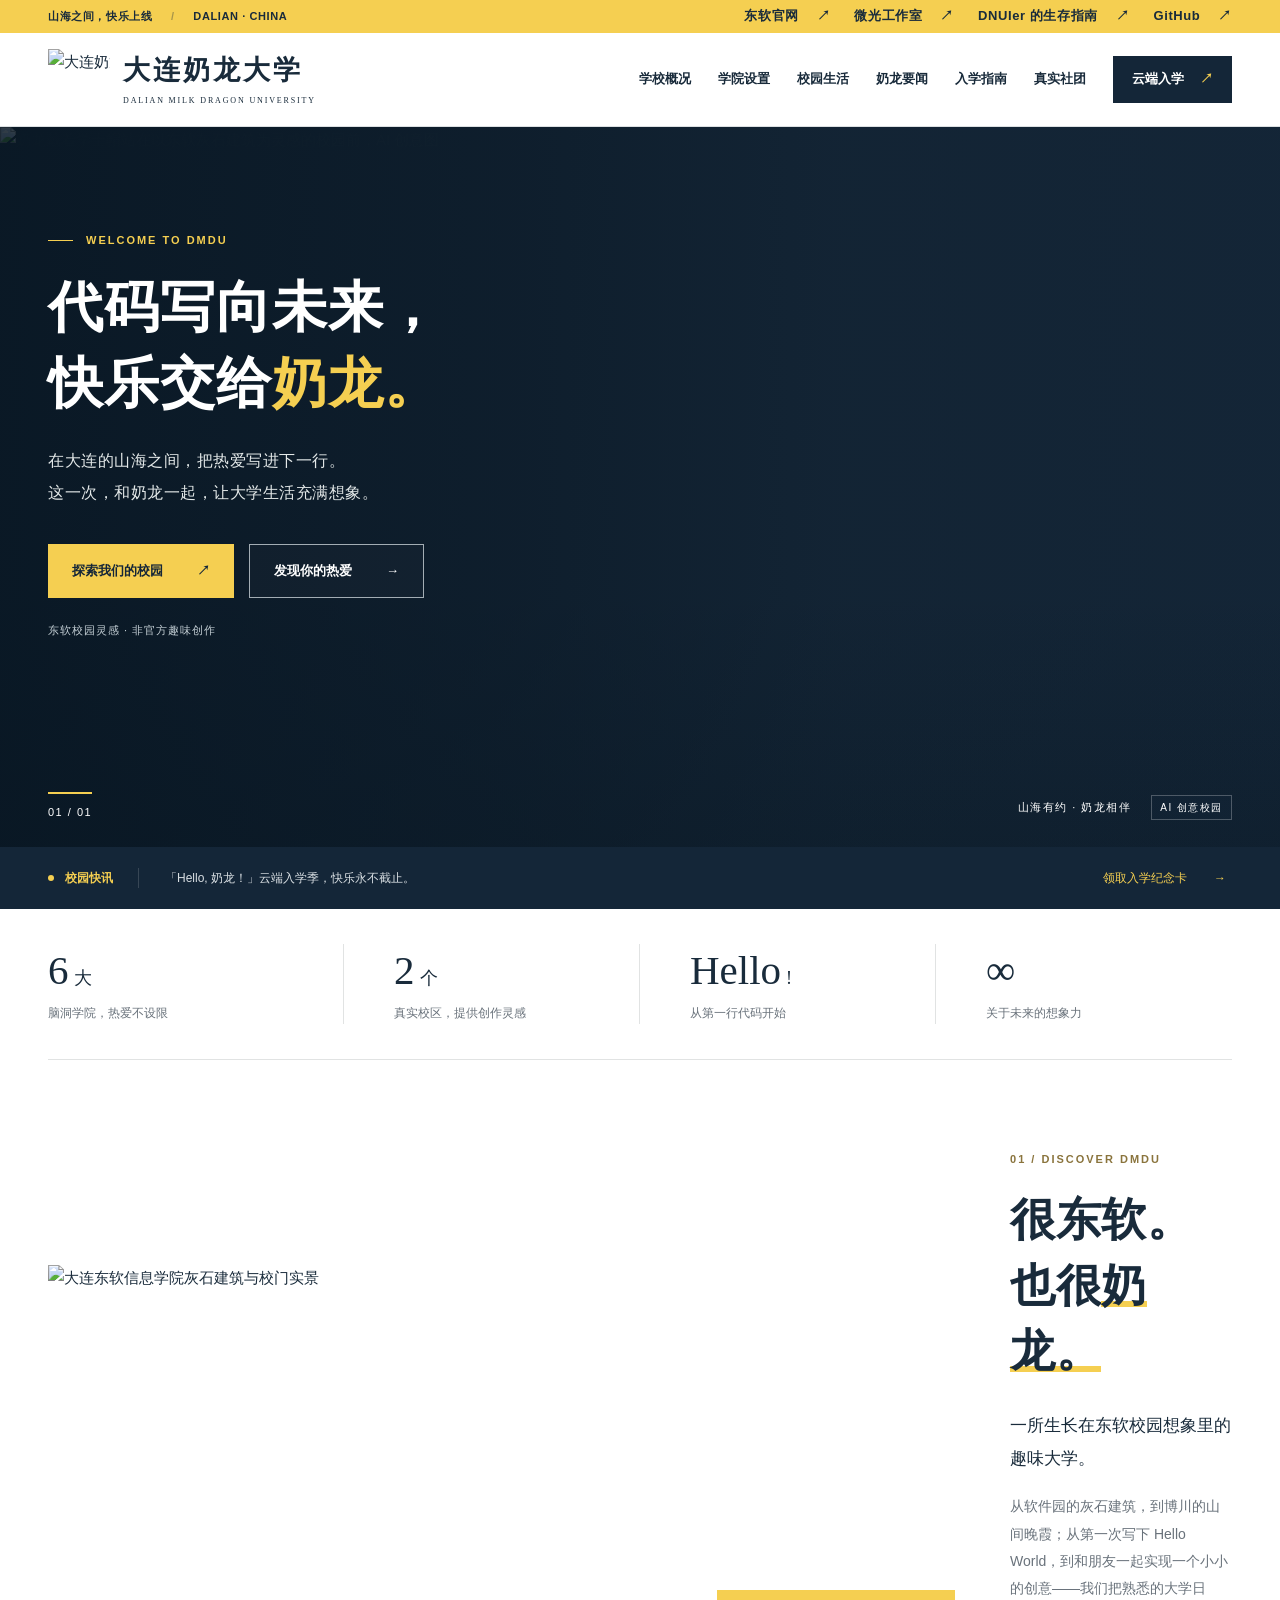
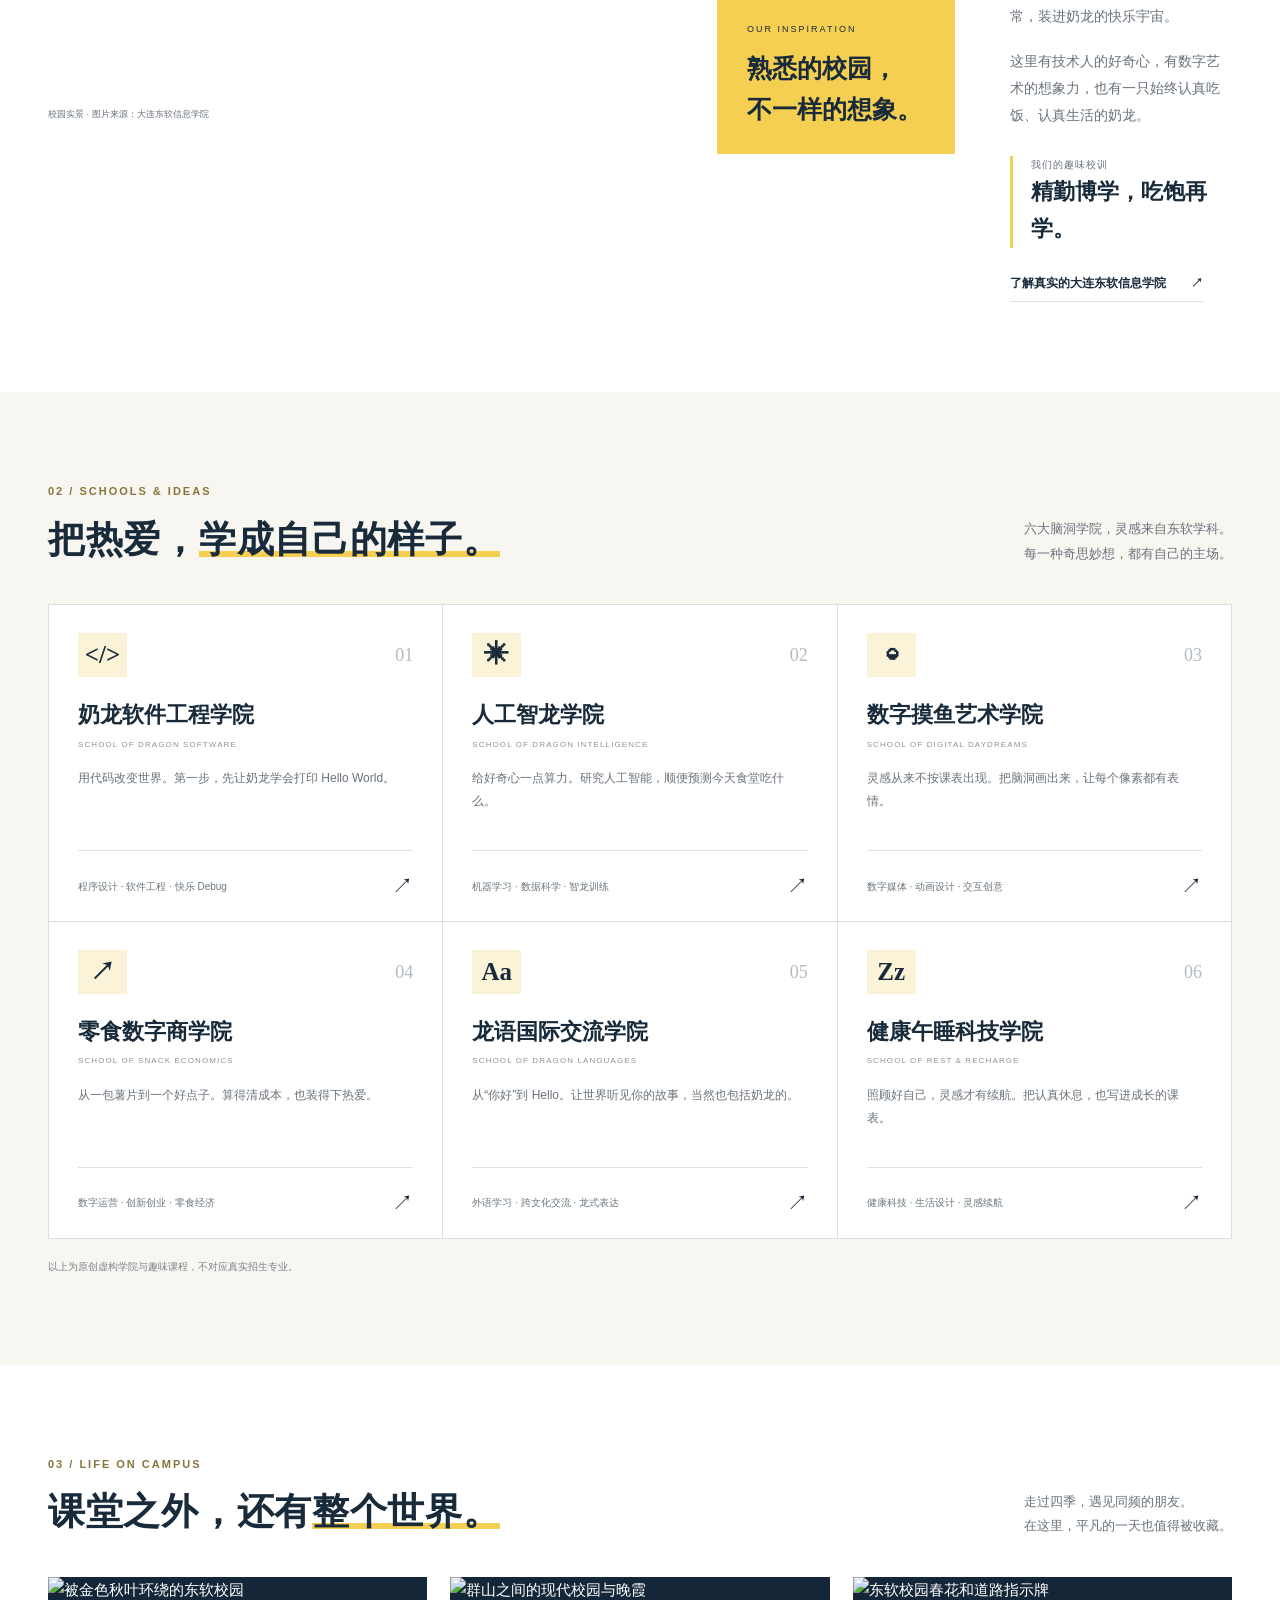
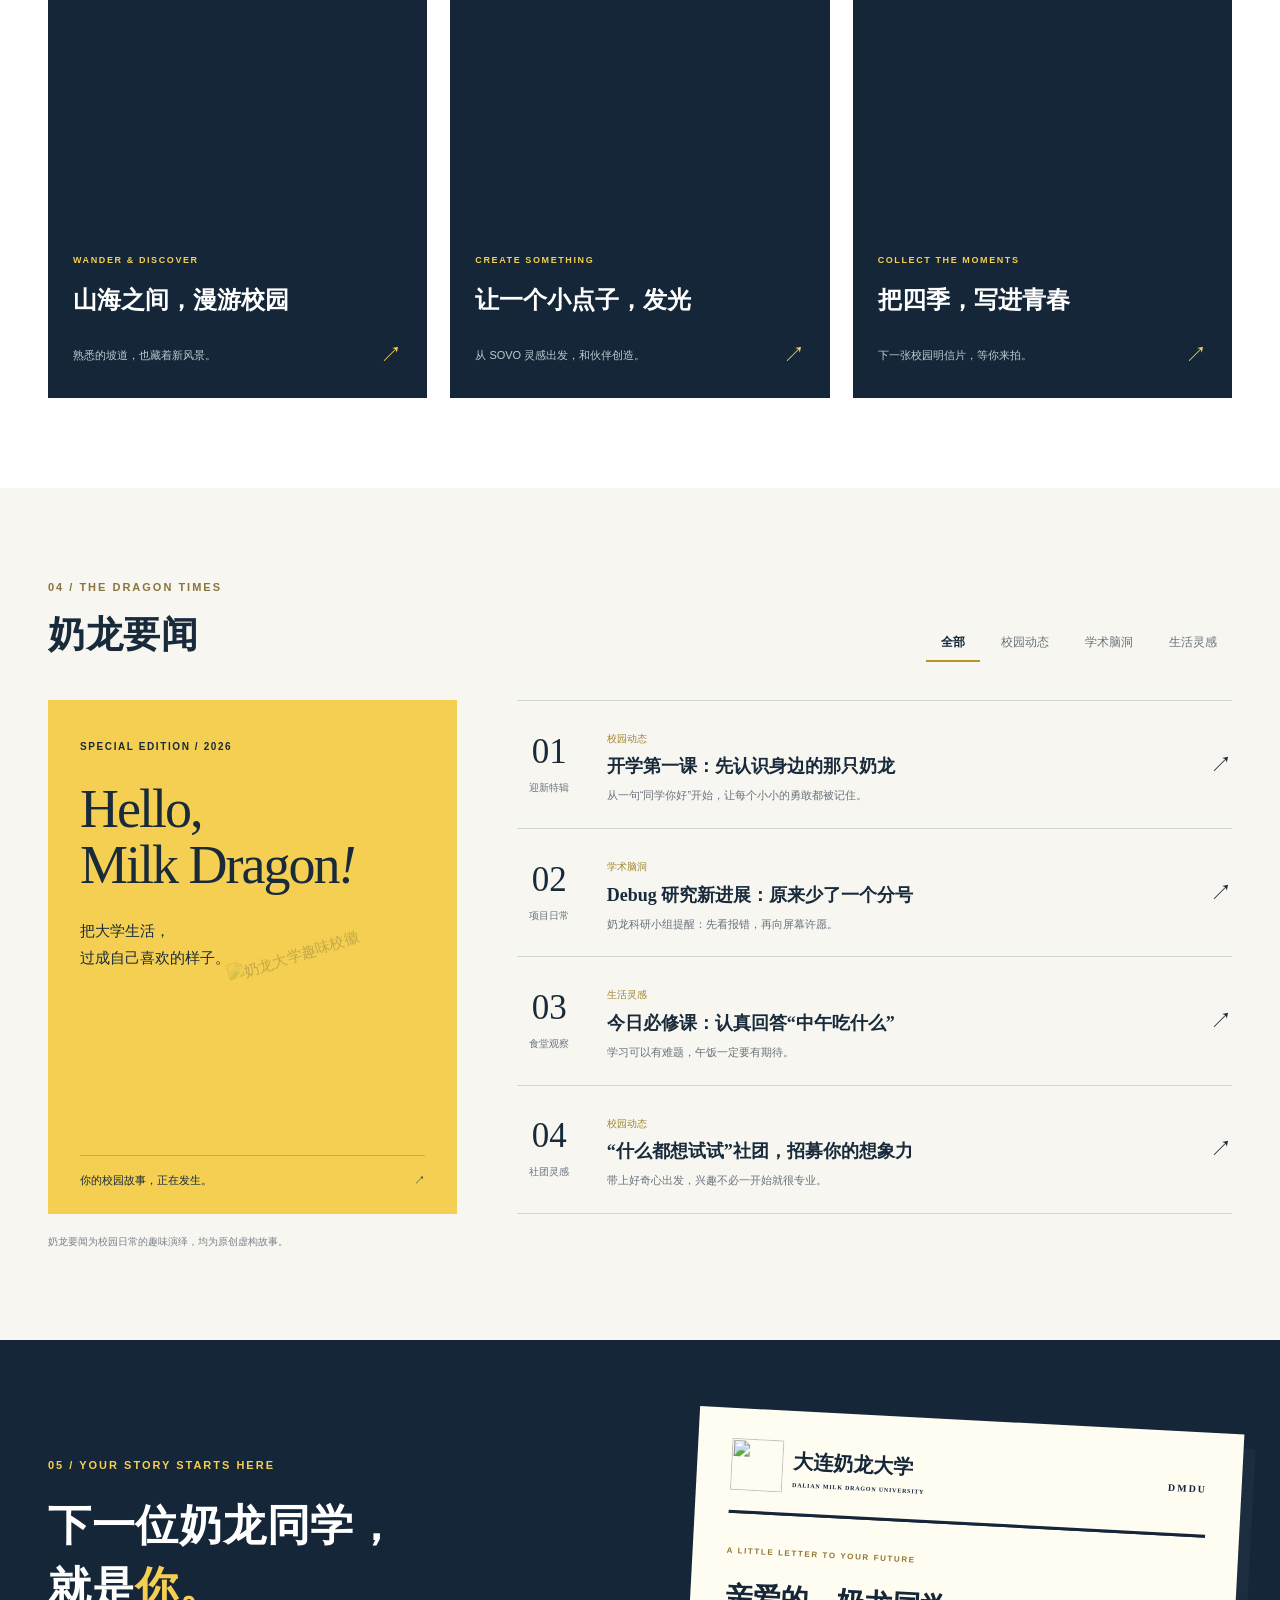
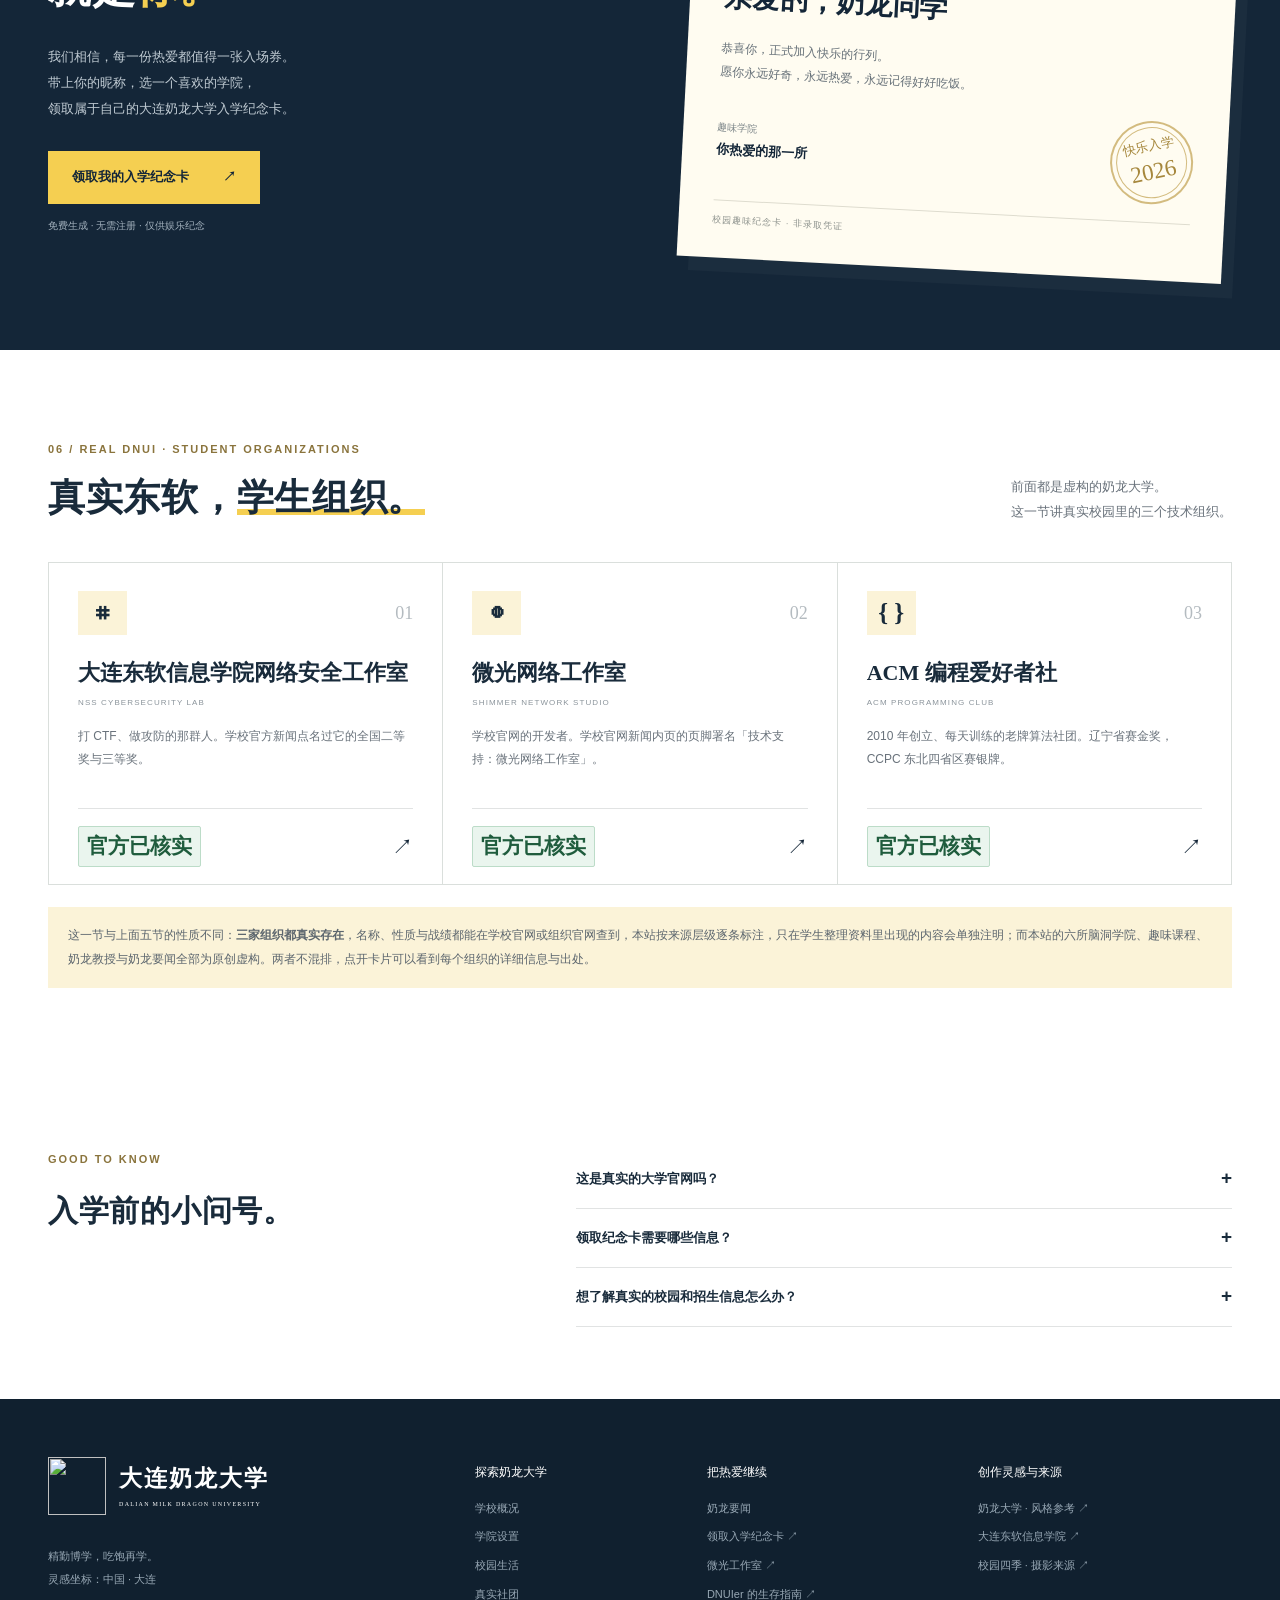
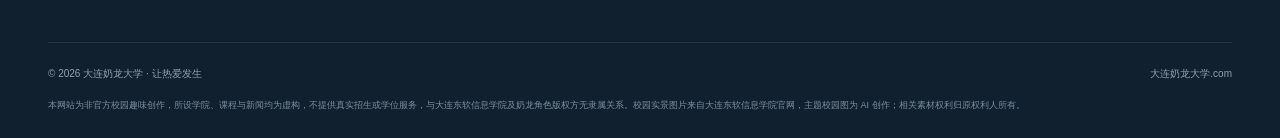
==== commit c1410fdd: "Merge 15988d5e359f0f65847bacc19c4eb65c3ef01b63 into 40d638a2d2ecd57231e41bf00208ca8f3bccf29f" ====
--- a/index.html
+++ b/index.html
@@ -14,8 +14,8 @@
   <meta property="og:locale" content="zh_CN">
   <link rel="icon" href="assets/seal.svg" type="image/svg+xml">
   <link rel="preload" as="image" href="assets/hero-campus.webp">
-  <link rel="stylesheet" href="styles.css?v=4">
-  <script src="app.js?v=1" defer></script>
+  <link rel="stylesheet" href="styles.css?v=7">
+  <script src="app.js?v=2" defer></script>
 </head>
 <body>
 <a class="skip-link" href="#main">跳到主要内容</a>
@@ -24,7 +24,7 @@
   <div class="container header-inner">
     <a class="brand" href="#home" aria-label="大连奶龙大学首页"><img src="assets/seal.svg" width="62" height="62" alt="大连奶龙大学趣味校徽"><span><strong>大连奶龙大学</strong><small>DALIAN MILK DRAGON UNIVERSITY</small></span></a>
     <button id="menu-toggle" class="menu-toggle" aria-label="打开导航菜单" aria-controls="site-nav" aria-expanded="false"><span></span><span></span><span></span></button>
-    <nav id="site-nav" aria-label="主导航"><a href="#about">学校概况</a><a href="#colleges">学院设置</a><a href="#campus">校园生活</a><a href="#news">奶龙要闻</a><a href="#join">入学指南</a><button class="nav-apply" data-enroll>云端入学 <span aria-hidden="true">↗</span></button></nav>
+    <nav id="site-nav" aria-label="主导航"><a href="#about">学校概况</a><a href="#colleges">学院设置</a><a href="#campus">校园生活</a><a href="#news">奶龙要闻</a><a href="#join">入学指南</a><a href="clubs.html">真实社团</a><button class="nav-apply" data-enroll>云端入学 <span aria-hidden="true">↗</span></button></nav>
   </div>
 </header>
 <main id="main">
@@ -38,12 +38,12 @@
   <section class="numbers container" aria-label="认识这所趣味大学"><div><strong>6<span>大</span></strong><p>脑洞学院，热爱不设限</p></div><div><strong>2<span>个</span></strong><p>真实校区，提供创作灵感</p></div><div><strong>Hello<span>!</span></strong><p>从第一行代码开始</p></div><div><strong>∞</strong><p>关于未来的想象力</p></div></section>
   <section class="section about-section" id="about"><div class="container about-grid"><div class="about-picture"><img src="assets/campus-overview.webp" alt="大连东软信息学院灰石建筑与校门实景" width="1600" height="780" loading="lazy"><div class="photo-tag"><span>OUR INSPIRATION</span><strong>熟悉的校园，<br>不一样的想象。</strong></div><span class="picture-credit">校园实景 · 图片来源：大连东软信息学院</span></div><div class="about-copy"><p class="eyebrow">01 / DISCOVER DMDU</p><h2>很东软。<br>也很<span class="accent-underline">奶龙。</span></h2><p class="intro">一所生长在东软校园想象里的趣味大学。</p><p>从软件园的灰石建筑，到博川的山间晚霞；从第一次写下 Hello World，到和朋友一起实现一个小小的创意——我们把熟悉的大学日常，装进奶龙的快乐宇宙。</p><p>这里有技术人的好奇心，有数字艺术的想象力，也有一只始终认真吃饭、认真生活的奶龙。</p><div class="motto"><span>我们的趣味校训</span><strong>精勤博学，吃饱再学。</strong></div><a class="text-link" href="https://www.neusoft.edu.cn/" target="_blank" rel="noopener noreferrer">了解真实的大连东软信息学院 <span aria-hidden="true">↗</span></a></div></div></section>
   <section class="section colleges-section" id="colleges"><div class="container"><div class="section-head"><div><p class="eyebrow">02 / SCHOOLS & IDEAS</p><h2>把热爱，<span class="accent-underline">学成自己的样子。</span></h2></div><p>六大脑洞学院，灵感来自东软学科。<br>每一种奇思妙想，都有自己的主场。</p></div><div class="college-grid">
-    <button class="college-card" data-college="code"><span class="college-top"><span class="college-symbol">&lt;/&gt;</span><span class="college-number">01</span></span><h3>奶龙软件工程学院</h3><p class="college-en">SCHOOL OF DRAGON SOFTWARE</p><p class="college-description">用代码改变世界。第一步，先让奶龙学会打印 Hello World。</p><span class="college-bottom">程序设计 · 软件工程 · 快乐 Debug <span>↗</span></span></button>
-    <button class="college-card" data-college="ai"><span class="college-top"><span class="college-symbol">✳</span><span class="college-number">02</span></span><h3>人工智龙学院</h3><p class="college-en">SCHOOL OF DRAGON INTELLIGENCE</p><p class="college-description">给好奇心一点算力。研究人工智能，顺便预测今天食堂吃什么。</p><span class="college-bottom">机器学习 · 数据科学 · 智龙训练 <span>↗</span></span></button>
-    <button class="college-card" data-college="design"><span class="college-top"><span class="college-symbol">◒</span><span class="college-number">03</span></span><h3>数字摸鱼艺术学院</h3><p class="college-en">SCHOOL OF DIGITAL DAYDREAMS</p><p class="college-description">灵感从来不按课表出现。把脑洞画出来，让每个像素都有表情。</p><span class="college-bottom">数字媒体 · 动画设计 · 交互创意 <span>↗</span></span></button>
-    <button class="college-card" data-college="business"><span class="college-top"><span class="college-symbol">↗</span><span class="college-number">04</span></span><h3>零食数字商学院</h3><p class="college-en">SCHOOL OF SNACK ECONOMICS</p><p class="college-description">从一包薯片到一个好点子。算得清成本，也装得下热爱。</p><span class="college-bottom">数字运营 · 创新创业 · 零食经济 <span>↗</span></span></button>
-    <button class="college-card" data-college="language"><span class="college-top"><span class="college-symbol">Aa</span><span class="college-number">05</span></span><h3>龙语国际交流学院</h3><p class="college-en">SCHOOL OF DRAGON LANGUAGES</p><p class="college-description">从“你好”到 Hello。让世界听见你的故事，当然也包括奶龙的。</p><span class="college-bottom">外语学习 · 跨文化交流 · 龙式表达 <span>↗</span></span></button>
-    <button class="college-card" data-college="health"><span class="college-top"><span class="college-symbol">Zz</span><span class="college-number">06</span></span><h3>健康午睡科技学院</h3><p class="college-en">SCHOOL OF REST & RECHARGE</p><p class="college-description">照顾好自己，灵感才有续航。把认真休息，也写进成长的课表。</p><span class="college-bottom">健康科技 · 生活设计 · 灵感续航 <span>↗</span></span></button>
+    <a class="college-card" href="colleges/code.html"><span class="college-top"><span class="college-symbol">&lt;/&gt;</span><span class="college-number">01</span></span><h3>奶龙软件工程学院</h3><p class="college-en">SCHOOL OF DRAGON SOFTWARE</p><p class="college-description">用代码改变世界。第一步，先让奶龙学会打印 Hello World。</p><span class="college-bottom">程序设计 · 软件工程 · 快乐 Debug <span>↗</span></span></a>
+    <a class="college-card" href="colleges/ai.html"><span class="college-top"><span class="college-symbol">✳</span><span class="college-number">02</span></span><h3>人工智龙学院</h3><p class="college-en">SCHOOL OF DRAGON INTELLIGENCE</p><p class="college-description">给好奇心一点算力。研究人工智能，顺便预测今天食堂吃什么。</p><span class="college-bottom">机器学习 · 数据科学 · 智龙训练 <span>↗</span></span></a>
+    <a class="college-card" href="colleges/design.html"><span class="college-top"><span class="college-symbol">◒</span><span class="college-number">03</span></span><h3>数字摸鱼艺术学院</h3><p class="college-en">SCHOOL OF DIGITAL DAYDREAMS</p><p class="college-description">灵感从来不按课表出现。把脑洞画出来，让每个像素都有表情。</p><span class="college-bottom">数字媒体 · 动画设计 · 交互创意 <span>↗</span></span></a>
+    <a class="college-card" href="colleges/business.html"><span class="college-top"><span class="college-symbol">↗</span><span class="college-number">04</span></span><h3>零食数字商学院</h3><p class="college-en">SCHOOL OF SNACK ECONOMICS</p><p class="college-description">从一包薯片到一个好点子。算得清成本，也装得下热爱。</p><span class="college-bottom">数字运营 · 创新创业 · 零食经济 <span>↗</span></span></a>
+    <a class="college-card" href="colleges/language.html"><span class="college-top"><span class="college-symbol">Aa</span><span class="college-number">05</span></span><h3>龙语国际交流学院</h3><p class="college-en">SCHOOL OF DRAGON LANGUAGES</p><p class="college-description">从“你好”到 Hello。让世界听见你的故事，当然也包括奶龙的。</p><span class="college-bottom">外语学习 · 跨文化交流 · 龙式表达 <span>↗</span></span></a>
+    <a class="college-card" href="colleges/health.html"><span class="college-top"><span class="college-symbol">Zz</span><span class="college-number">06</span></span><h3>健康午睡科技学院</h3><p class="college-en">SCHOOL OF REST & RECHARGE</p><p class="college-description">照顾好自己，灵感才有续航。把认真休息，也写进成长的课表。</p><span class="college-bottom">健康科技 · 生活设计 · 灵感续航 <span>↗</span></span></a>
   </div><p class="section-footnote">以上为原创虚构学院与趣味课程，不对应真实招生专业。</p></div></section>
   <section class="section campus-section" id="campus"><div class="container"><div class="section-head"><div><p class="eyebrow">03 / LIFE ON CAMPUS</p><h2>课堂之外，<br class="mobile-break">还有<span class="accent-underline">整个世界。</span></h2></div><p>走过四季，遇见同频的朋友。<br>在这里，平凡的一天也值得被收藏。</p></div><div class="campus-grid">
     <button class="campus-card" data-tour="campus"><img src="assets/campus-autumn.webp" alt="被金色秋叶环绕的东软校园" width="1280" height="719" loading="lazy"><span class="campus-card-content"><span class="tiny-label">WANDER & DISCOVER</span><strong>山海之间，漫游校园</strong><span>熟悉的坡道，也藏着新风景。 <b>↗</b></span></span></button>
@@ -57,9 +57,14 @@
     <article data-category="campus"><button data-story="society"><span class="news-date"><strong>04</strong><small>社团灵感</small></span><span class="news-body"><span class="news-type">校园动态</span><h3>“什么都想试试”社团，招募你的想象力</h3><p>带上好奇心出发，兴趣不必一开始就很专业。</p></span><span class="news-arrow">↗</span></button></article>
   </div></div><p class="section-footnote">奶龙要闻为校园日常的趣味演绎，均为原创虚构故事。</p></div></section>
   <section class="join-section" id="join"><div class="container join-grid"><div><p class="eyebrow light">05 / YOUR STORY STARTS HERE</p><h2>下一位奶龙同学，<br>就是<span>你。</span></h2><p>我们相信，每一份热爱都值得一张入场券。<br>带上你的昵称，选一个喜欢的学院，<br>领取属于自己的大连奶龙大学入学纪念卡。</p><button class="button button-yellow" data-enroll>领取我的入学纪念卡 <span aria-hidden="true">↗</span></button><span class="join-small">免费生成 · 无需注册 · 仅供娱乐纪念</span></div><div class="admission-preview" aria-label="入学纪念卡示意"><div class="admission-brand"><img src="assets/seal.svg" width="52" height="52" alt=""><span>大连奶龙大学<small>DALIAN MILK DRAGON UNIVERSITY</small></span><b>DMDU</b></div><div class="admission-rule"></div><span class="tiny-label">A LITTLE LETTER TO YOUR FUTURE</span><h3>亲爱的，奶龙同学</h3><p>恭喜你，正式加入快乐的行列。<br>愿你永远好奇，永远热爱，永远记得好好吃饭。</p><div class="admission-footer"><div><small>趣味学院</small><strong>你热爱的那一所</strong></div><span class="admission-stamp">快乐入学<br><b>2026</b></span></div><div class="admission-fine">校园趣味纪念卡 · 非录取凭证</div></div></div></section>
+  <section class="section clubs-section" id="clubs"><div class="container"><div class="section-head"><div><p class="eyebrow">06 / REAL DNUI · STUDENT ORGANIZATIONS</p><h2>真实东软，<span class="accent-underline">学生组织。</span></h2></div><p>前面都是虚构的奶龙大学。<br>这一节讲真实校园里的三个技术组织。</p></div><div class="college-grid">
+    <a class="college-card" href="clubs.html#nss"><span class="college-top"><span class="college-symbol">⌗</span><span class="college-number">01</span></span><h3>大连东软信息学院网络安全工作室</h3><p class="college-en">NSS CYBERSECURITY LAB</p><p class="college-description">打 CTF、做攻防的那群人。学校官方新闻点名过它的全国二等奖与三等奖。</p><span class="college-bottom"><span class="source-tag is-official">官方已核实</span><span>↗</span></span></a>
+    <a class="college-card" href="clubs.html#shimmer"><span class="college-top"><span class="college-symbol">◍</span><span class="college-number">02</span></span><h3>微光网络工作室</h3><p class="college-en">SHIMMER NETWORK STUDIO</p><p class="college-description">学校官网的开发者。学校官网新闻内页的页脚署名「技术支持：微光网络工作室」。</p><span class="college-bottom"><span class="source-tag is-official">官方已核实</span><span>↗</span></span></a>
+    <a class="college-card" href="clubs.html#acm"><span class="college-top"><span class="college-symbol">{ }</span><span class="college-number">03</span></span><h3>ACM 编程爱好者社</h3><p class="college-en">ACM PROGRAMMING CLUB</p><p class="college-description">2010 年创立、每天训练的老牌算法社团。辽宁省赛金奖，CCPC 东北四省区赛银牌。</p><span class="college-bottom"><span class="source-tag is-official">官方已核实</span><span>↗</span></span></a>
+  </div><p class="college-note">这一节与上面五节的性质不同：<strong>三家组织都真实存在</strong>，名称、性质与战绩都能在学校官网或组织官网查到，本站按来源层级逐条标注，只在学生整理资料里出现的内容会单独注明；而本站的六所脑洞学院、趣味课程、奶龙教授与奶龙要闻全部为原创虚构。两者不混排，点开卡片可以看到每个组织的详细信息与出处。</p></div></section>
   <section class="faq-section"><div class="container faq-grid"><div><p class="eyebrow">GOOD TO KNOW</p><h2>入学前的小问号。</h2></div><div class="faq-list"><details><summary>这是真实的大学官网吗？<span>+</span></summary><p>这是“大连奶龙大学”校园趣味创作，以大连东软信息学院的校园与学习生活为灵感，与真实学校和奶龙角色版权方均无官方隶属关系。真实学校信息请访问 <a href="https://www.neusoft.edu.cn/" target="_blank" rel="noopener noreferrer">大连东软信息学院官网</a>。</p></details><details><summary>领取纪念卡需要哪些信息？<span>+</span></summary><p>只需要一个你喜欢的昵称和一个脑洞学院。纪念卡在你的浏览器里生成，不需要注册，也不会上传昵称。生成后可以下载保存。</p></details><details><summary>想了解真实的校园和招生信息怎么办？<span>+</span></summary><p>请以大连东软信息学院官网发布的信息为准。本网站没有真实招生、缴费、学籍或学位服务，也不接受任何形式的费用。</p></details></div></div></section>
 </main>
-<footer class="site-footer"><div class="container"><div class="footer-main"><div><a class="brand footer-brand" href="#home"><img src="assets/seal.svg" width="58" height="58" alt=""><span><strong>大连奶龙大学</strong><small>DALIAN MILK DRAGON UNIVERSITY</small></span></a><p>精勤博学，吃饱再学。<br>灵感坐标：中国 · 大连</p></div><div><h3>探索奶龙大学</h3><a href="#about">学校概况</a><a href="#colleges">学院设置</a><a href="#campus">校园生活</a></div><div><h3>把热爱继续</h3><a href="#news">奶龙要闻</a><button data-enroll>领取入学纪念卡 ↗</button><a href="https://shimmer.neusoft.edu.cn/" target="_blank" rel="noopener noreferrer">微光工作室 ↗</a><a href="https://survive.dnui.cc/" target="_blank" rel="noopener noreferrer">DNUIer 的生存指南 ↗</a></div><div><h3>创作灵感与来源</h3><a href="https://www.milkdragonuniversity.me/" target="_blank" rel="noopener noreferrer">奶龙大学 · 风格参考 ↗</a><a href="https://www.neusoft.edu.cn/" target="_blank" rel="noopener noreferrer">大连东软信息学院 ↗</a><a href="https://www.neusoft.edu.cn/html/1074/" target="_blank" rel="noopener noreferrer">校园四季 · 摄影来源 ↗</a></div></div><div class="footer-bottom"><span>© 2026 大连奶龙大学 · 让热爱发生</span><span>大连奶龙大学.com</span></div><p class="disclaimer">本网站为非官方校园趣味创作，所设学院、课程与新闻均为虚构，不提供真实招生或学位服务，与大连东软信息学院及奶龙角色版权方无隶属关系。校园实景图片来自大连东软信息学院官网，主题校园图为 AI 创作；相关素材权利归原权利人所有。</p></div></footer>
+<footer class="site-footer"><div class="container"><div class="footer-main"><div><a class="brand footer-brand" href="#home"><img src="assets/seal.svg" width="58" height="58" alt=""><span><strong>大连奶龙大学</strong><small>DALIAN MILK DRAGON UNIVERSITY</small></span></a><p>精勤博学，吃饱再学。<br>灵感坐标：中国 · 大连</p></div><div><h3>探索奶龙大学</h3><a href="#about">学校概况</a><a href="#colleges">学院设置</a><a href="#campus">校园生活</a><a href="clubs.html">真实社团</a></div><div><h3>把热爱继续</h3><a href="#news">奶龙要闻</a><button data-enroll>领取入学纪念卡 ↗</button><a href="https://shimmer.neusoft.edu.cn/" target="_blank" rel="noopener noreferrer">微光工作室 ↗</a><a href="https://survive.dnui.cc/" target="_blank" rel="noopener noreferrer">DNUIer 的生存指南 ↗</a></div><div><h3>创作灵感与来源</h3><a href="https://www.milkdragonuniversity.me/" target="_blank" rel="noopener noreferrer">奶龙大学 · 风格参考 ↗</a><a href="https://www.neusoft.edu.cn/" target="_blank" rel="noopener noreferrer">大连东软信息学院 ↗</a><a href="https://www.neusoft.edu.cn/html/1074/" target="_blank" rel="noopener noreferrer">校园四季 · 摄影来源 ↗</a></div></div><div class="footer-bottom"><span>© 2026 大连奶龙大学 · 让热爱发生</span><span>大连奶龙大学.com</span></div><p class="disclaimer">本网站为非官方校园趣味创作，所设学院、课程与新闻均为虚构，不提供真实招生或学位服务，与大连东软信息学院及奶龙角色版权方无隶属关系。校园实景图片来自大连东软信息学院官网，主题校园图为 AI 创作；相关素材权利归原权利人所有。</p></div></footer>
 <button id="back-to-top" class="back-to-top" aria-label="回到顶部">↑</button>
 <dialog id="detail-dialog" class="site-dialog" aria-labelledby="detail-title"><button type="button" class="dialog-close" data-close aria-label="关闭详情">×</button><div id="detail-content"></div></dialog>
 <dialog id="enroll-dialog" class="site-dialog enroll-dialog" aria-labelledby="enroll-title"><button type="button" class="dialog-close" data-close aria-label="关闭入学纪念卡">×</button><p class="dialog-eyebrow">A WARM WELCOME TO DMDU</p><h2 id="enroll-title" class="dialog-title">你好，未来的奶龙同学。</h2><form id="enroll-form"><p class="dialog-description">给快乐一点仪式感。填一个昵称，领取你的专属纪念卡。</p><label for="student-name">你的昵称</label><input id="student-name" name="nickname" maxlength="12" placeholder="例如：今天不写 Bug" required autocomplete="off"><label for="student-college">选择你的脑洞学院</label><select id="student-college" name="college" required><option value="" disabled selected>哪一种热爱，最像你？</option><option value="code">奶龙软件工程学院</option><option value="ai">人工智龙学院</option><option value="design">数字摸鱼艺术学院</option><option value="business">零食数字商学院</option><option value="language">龙语国际交流学院</option><option value="health">健康午睡科技学院</option></select><label class="consent-label"><input id="fun-consent" type="checkbox" required><span>我知道这是一张趣味纪念卡，不是真实录取凭证。</span></label><button class="button button-yellow" type="submit">生成我的纪念卡 <span>↗</span></button><p class="form-note">只在当前浏览器生成，不上传或保存你的昵称。</p></form><div id="enroll-result" hidden><div class="result-card"><img src="assets/seal.svg" width="66" height="66" alt="大连奶龙大学校徽"><p>大连奶龙大学 · 入学纪念卡</p><h3 id="card-name"></h3><p>欢迎加入 <strong id="card-college"></strong></p><p class="result-card-meta"><span id="card-id"></span><span id="card-date"></span></p><small>校园趣味纪念卡 · 非录取凭证</small></div><div class="result-actions"><button id="download-card" type="button" class="button button-yellow">下载纪念卡 ↓</button><button id="enroll-reset" type="button" class="button button-plain">再做一张</button></div></div></dialog>
--- a/styles.css
+++ b/styles.css
@@ -1,7 +1,7 @@
 @charset "UTF-8";
 :root{--navy:#142638;--navy-deep:#10202f;--yellow:#f5cf51;--yellow-light:#fbf3d8;--paper:#f7f6f1;--ink:#192b3b;--muted:#69727b;--line:#e1e3e3;--serif:"Songti SC","STSong","Noto Serif CJK SC","SimSun",serif;--sans:-apple-system,BlinkMacSystemFont,"PingFang SC","Microsoft YaHei",Arial,sans-serif}
 *{box-sizing:border-box}html{scroll-behavior:smooth;scroll-padding-top:108px}body{margin:0;background:#fff;color:var(--ink);font-family:var(--sans);font-size:15px;line-height:1.7;-webkit-font-smoothing:antialiased}button,input,select{font:inherit}button,a{-webkit-tap-highlight-color:transparent}button{color:inherit;cursor:pointer}button{border:0}a{color:inherit;text-decoration:none}img{display:block;max-width:100%;object-fit:cover}h1,h2,h3,p{margin:0}button:focus-visible,a:focus-visible,summary:focus-visible,input:focus-visible,select:focus-visible{outline:3px solid #b8860b;outline-offset:5px}[hidden]{display:none!important}.container{width:min(1240px,calc(100% - 96px));margin-inline:auto}.skip-link{position:fixed;top:-100px;left:20px;background:var(--yellow);padding:12px;z-index:100}.skip-link:focus{top:10px}.utility{background:var(--yellow);font-size:11px;font-weight:600;letter-spacing:.6px}.utility-inner{height:33px;display:flex;justify-content:space-between;align-items:center}.utility-divider{margin:0 15px;opacity:.35}.utility a{font-size:13px;display:flex;gap:18px;align-items:center}.utility a:hover{text-decoration:underline}.site-header{position:sticky;top:0;z-index:30;background:rgba(255,255,255,.97);border-bottom:1px solid #dce0e2;backdrop-filter:blur(14px)}.header-inner{height:93px;display:flex;align-items:center;justify-content:space-between;gap:28px}.brand{display:inline-flex;align-items:center;gap:13px;white-space:nowrap}.brand img{flex-shrink:0}.brand strong{display:block;font-family:var(--serif);font-size:27px;font-weight:900;letter-spacing:3px;line-height:1.4}.brand small{display:block;font-family:Georgia,serif;font-size:8px;letter-spacing:1.85px;margin-top:4px}#site-nav{display:flex;align-items:center;gap:27px;font-size:13px;font-weight:600}#site-nav>a{padding-block:33px;position:relative}#site-nav>a:after{content:"";position:absolute;bottom:25px;left:0;width:0;height:2px;background:var(--yellow);transition:width .2s}#site-nav>a:hover:after{width:100%}.nav-apply{background:var(--navy);color:#fff;padding:12px 19px;font-size:13px}.nav-apply span{color:var(--yellow);margin-left:12px}.nav-apply:hover{background:#294258}.menu-toggle{display:none}.hero{position:relative;min-height:630px;height:min(720px,calc(100svh - 126px));background:var(--navy);isolation:isolate;overflow:hidden}.hero-image{width:100%;height:100%;position:absolute;inset:0;object-position:center 59%;z-index:-3}.hero-shade{position:absolute;inset:0;background:linear-gradient(90deg,rgba(8,22,34,.84) 0%,rgba(10,24,36,.58) 39%,rgba(12,25,33,.16) 66%,rgba(12,25,33,.06)),linear-gradient(0deg,rgba(8,22,34,.34),transparent 35%);z-index:-2}.hero-content{padding-top:104px;padding-bottom:80px;color:#fff}.eyebrow{font-family:Arial,var(--sans);font-size:11px;font-weight:700;letter-spacing:2px;color:#8a743d;margin-bottom:20px;display:flex;align-items:center;gap:13px}.eyebrow.light{color:var(--yellow)}.eyebrow.light>span{width:25px;height:1px;background:var(--yellow)}h1{font-family:var(--serif);font-weight:900;font-size:clamp(42px,4.3vw,65px);line-height:1.38;letter-spacing:1px}h1 span{color:var(--yellow)}.hero-description{font-size:16px;line-height:2;color:#e4e9e9;letter-spacing:.5px;margin-top:23px}.hero-actions{display:flex;gap:15px;margin-top:35px}.button{display:inline-flex;align-items:center;justify-content:space-between;gap:34px;padding:15px 24px;font-size:13px;font-weight:700;min-height:53px;transition:transform .2s,background .2s}.button:hover{transform:translateY(-2px)}.button-yellow{background:var(--yellow);color:var(--navy)}.button-yellow:hover{background:#ffe180}.button-outline{color:#fff;border:1px solid #a3adb4;background:#ffffff05}.button-outline:hover{background:#ffffff17}.hero-note{font-size:11px;color:#c3ced4;margin-top:23px;letter-spacing:1px}.hero-caption{position:absolute;bottom:25px;right:max(48px,calc((100% - 1240px)/2));left:max(48px,calc((100% - 1240px)/2));display:flex;justify-content:space-between;color:#fff;font-size:11px;letter-spacing:1.5px}.hero-caption>span:first-child{border-top:2px solid var(--yellow);padding-top:9px}.hero-caption>span:last-child{display:flex;align-items:center;gap:20px}.hero-caption i{font-style:normal;font-size:10px;background:#14263860;padding:3px 8px;border:1px solid #ffffff40}.bulletin{background:var(--navy);color:#d9dfe3}.bulletin-inner{min-height:62px;display:flex;align-items:center;gap:26px;font-size:12px}.bulletin-label{display:flex;align-items:center;gap:11px;color:var(--yellow);font-weight:700;white-space:nowrap;padding-right:25px;border-right:1px solid #ffffff26}.live-dot{width:6px;height:6px;border-radius:50%;background:var(--yellow)}.bulletin-inner>button{margin-left:auto;background:transparent;color:var(--yellow);font-size:12px;white-space:nowrap}.bulletin-inner>button>span{margin-left:24px}.numbers{display:grid;grid-template-columns:repeat(4,1fr);padding-block:35px;border-bottom:1px solid var(--line)}.numbers>div{border-right:1px solid var(--line);padding-left:50px}.numbers>div:first-child{padding-left:0}.numbers>div:last-child{border:0}.numbers strong{font-family:Georgia,serif;font-size:41px;font-weight:400;line-height:1.3}.numbers strong>span{font-family:var(--serif);font-size:18px;margin-left:5px}.numbers p{font-size:12px;color:var(--muted);margin-top:6px}.section{padding:90px 0}.about-grid{display:grid;grid-template-columns:1fr 1fr;gap:80px;align-items:center}.about-picture{position:relative;padding-bottom:64px}.about-picture>img{width:100%;height:430px;object-position:45% center}.photo-tag{position:absolute;bottom:32px;right:-25px;background:var(--yellow);width:238px;padding:24px 30px}.photo-tag>span{font-family:Arial,sans-serif;font-size:9px;letter-spacing:2px}.photo-tag strong{display:block;font-family:var(--serif);font-size:25px;line-height:1.65;margin-top:8px}.picture-credit{display:block;font-size:9px;color:var(--muted);margin-top:12px}.about-copy h2{font-size:45px}.about-copy>p:not(.eyebrow){font-size:14px;color:var(--muted);margin-top:18px;line-height:1.95}.about-copy>p.intro{font-size:17px;color:var(--ink);margin-top:25px}h2{font-family:var(--serif);font-size:37px;line-height:1.45;font-weight:900;letter-spacing:.7px}.accent-underline{background:linear-gradient(transparent 79%,var(--yellow) 79%,var(--yellow) 92%,transparent 92%)}.motto{margin-top:26px;padding-left:18px;border-left:3px solid var(--yellow)}.motto>span{display:block;font-size:10px;letter-spacing:1px;color:var(--muted)}.motto>strong{font-family:var(--serif);font-size:22px;font-weight:600}.text-link{font-size:12px;font-weight:600;display:inline-flex;align-items:center;gap:25px;border-bottom:1px solid var(--line);padding-bottom:8px;margin-top:25px}.text-link:hover{border-color:#947122}.colleges-section{background:var(--paper)}.section-head{display:flex;align-items:flex-end;justify-content:space-between;gap:30px;margin-bottom:38px}.section-head .eyebrow{margin-bottom:12px}.section-head>p{font-size:13px;color:var(--muted);line-height:1.9;flex-shrink:0}.college-grid{display:grid;grid-template-columns:repeat(3,1fr);gap:1px;background:#dadfdc;border:1px solid #dadfdc}.college-card{display:block;text-align:left;background:#fff;padding:28px 29px 0;transition:background .2s;min-width:0}.college-card:hover{background:#fffaf0}.college-top{display:flex;align-items:center;justify-content:space-between;margin-bottom:19px}.college-symbol{height:44px;min-width:49px;display:flex;align-items:center;justify-content:center;background:var(--yellow-light);font-family:Georgia,serif;font-size:25px;font-weight:700}.college-number{color:#b4bbc0;font-family:Georgia,serif;font-size:18px}.college-card h3{font-family:var(--serif);font-size:22px;font-weight:800}.college-en{font-family:Arial,sans-serif;font-size:8px;letter-spacing:1.1px;color:#8b949b;margin-top:4px}.college-description{font-size:12px;color:var(--muted);margin-top:16px;line-height:1.9;min-height:60px}.college-bottom{display:flex;align-items:center;justify-content:space-between;gap:8px;font-size:10px;border-top:1px solid var(--line);margin-top:23px;padding:17px 0;color:#6b777e}.college-bottom>span{font-size:21px;color:var(--navy);transition:transform .2s}.college-card:hover .college-bottom>span{transform:translate(3px,-3px)}.section-footnote{font-size:10px;color:#7a838b;margin-top:19px}.campus-grid{display:grid;grid-template-columns:repeat(3,1fr);gap:23px}.campus-card{background:var(--navy);color:#fff;text-align:left;padding:0;overflow:hidden}.campus-card>img{width:100%;height:244px;transition:transform .5s}.campus-card:hover>img{transform:scale(1.045)}.campus-card-content{display:block;padding:24px 25px}.tiny-label{font-family:Arial,sans-serif;font-size:9px;letter-spacing:1.6px;font-weight:600}.campus-card-content>.tiny-label{color:var(--yellow)}.campus-card-content>strong{display:block;font-family:var(--serif);font-size:24px;font-weight:700;margin-top:10px}.campus-card-content>span:last-child{font-size:11px;color:#bfcbd3;margin-top:15px;display:flex;align-items:center;justify-content:space-between;gap:8px}.campus-card b{font-size:22px;font-weight:400;color:var(--yellow)}.news-section{background:var(--paper)}.news-filters{display:flex;gap:6px}.news-filters>button{font-size:12px;background:transparent;padding:8px 15px;border-bottom:2px solid transparent;color:var(--muted)}.news-filters>button[aria-pressed="true"]{border-bottom-color:#b99229;color:var(--navy);font-weight:700}.news-layout{display:grid;grid-template-columns:.8fr 1.4fr;gap:60px}.news-lead{background:var(--yellow);padding:32px;position:relative;overflow:hidden;min-height:450px}.news-lead>.tiny-label{font-size:10px}.news-lead h3{font-family:Georgia,serif;font-weight:400;font-size:54px;line-height:1.03;margin-top:25px;letter-spacing:-2px;position:relative;z-index:1}.news-lead h3>span{font-style:italic}.news-lead>p{font-size:15px;line-height:1.8;margin-top:23px;position:relative;z-index:1}.news-lead>img{position:absolute;right:-28px;bottom:60px;opacity:.22;width:230px;height:230px;transform:rotate(-18deg);mix-blend-mode:multiply}.news-lead-bottom{position:absolute;bottom:24px;left:32px;right:32px;display:flex;justify-content:space-between;font-size:11px;border-top:1px solid #14263835;padding-top:15px}.news-list article{border-top:1px solid #ced5d7}.news-list article:last-child{border-bottom:1px solid #ced5d7}.news-list article>button{display:flex;align-items:center;gap:25px;text-align:left;width:100%;background:transparent;padding:23px 0}.news-list article>button:hover h3{color:#9a751b}.news-date{width:65px;flex-shrink:0;text-align:center}.news-date strong{font-family:Georgia,serif;font-size:35px;font-weight:400;display:block;line-height:1.2}.news-date small{font-size:10px;color:var(--muted)}.news-type{font-size:10px;color:#a28532}.news-body h3{font-family:var(--serif);font-size:18px;line-height:1.5;font-weight:700;margin-top:4px}.news-body>p{font-size:11px;color:var(--muted);margin-top:6px}.news-arrow{margin-left:auto;font-size:22px;align-self:center}.join-section{padding:80px 0;background:var(--navy);color:#fff;overflow:hidden}.join-grid{display:grid;grid-template-columns:1fr 1fr;gap:95px;align-items:center}.join-section h2{font-size:43px}.join-section h2 span{color:var(--yellow)}.join-section p:not(.eyebrow){font-size:13px;color:#c0cbd3;line-height:2;margin-top:24px}.join-section .button{margin-top:29px}.join-small{font-size:10px;color:#a3b1bd;display:block;margin-top:13px}.admission-preview{background:#fffcf1;color:var(--navy);padding:30px 34px;transform:rotate(3deg);position:relative;box-shadow:12px 14px 0 #ffffff08}.admission-brand{display:flex;align-items:center;gap:10px}.admission-brand>span{font-family:var(--serif);font-size:20px;font-weight:700}.admission-brand small{font-family:Georgia,serif;font-size:6px;letter-spacing:.8px;display:block;margin-top:2px}.admission-brand>b{margin-left:auto;font-size:10px;font-family:Georgia,serif;letter-spacing:2px}.admission-rule{height:3px;background:var(--navy);border-bottom:1px solid var(--navy);margin:20px 0 22px}.admission-preview>.tiny-label{font-size:8px;color:#937730}.admission-preview h3{font-family:var(--serif);font-size:28px;margin-top:12px}.admission-preview>p{color:#667078!important;font-size:12px!important;line-height:2!important;margin-top:16px!important}.admission-footer{display:flex;align-items:center;justify-content:space-between;margin-top:15px}.admission-footer small{display:block;font-size:10px;color:#7c8588}.admission-footer strong{font-size:13px;font-weight:600}.admission-stamp{width:83px;height:83px;border:2px solid #b893389c;outline:1px solid #b893389c;outline-offset:-7px;border-radius:50%;display:flex;flex-direction:column;justify-content:center;text-align:center;color:#a6873c;font-family:var(--serif);font-size:13px;transform:rotate(-15deg);line-height:1.4}.admission-stamp b{font-family:Georgia,serif;font-size:23px;font-weight:400}.admission-fine{border-top:1px solid #dedccf;margin-top:18px;padding-top:12px;font-size:9px;color:#8d928d;letter-spacing:1px}.faq-section{padding:72px 0}.faq-grid{display:grid;grid-template-columns:1fr 1.4fr;gap:60px}.faq-section h2{font-size:30px}.faq-list details{border-bottom:1px solid var(--line)}.faq-list summary{list-style:none;cursor:pointer;display:flex;justify-content:space-between;gap:15px;font-size:13px;font-weight:600;padding:18px 0}.faq-list summary::-webkit-details-marker{display:none}.faq-list summary>span{font-size:19px;line-height:1}.faq-list details[open] summary>span{transform:rotate(45deg)}.faq-list p{font-size:12px;color:var(--muted);padding-bottom:20px;line-height:2}.faq-list a{text-decoration:underline}.site-footer{background:var(--navy-deep);color:#c4ced6;padding:58px 0 24px}.footer-main{display:grid;grid-template-columns:2fr 1fr 1.2fr 1.3fr;gap:36px;padding-bottom:39px}.footer-brand{color:#fff}.footer-brand strong{font-size:23px;letter-spacing:2px}.footer-brand small{font-size:6px;letter-spacing:1.3px}.footer-main>div>p{font-size:11px;line-height:2.1;color:#98a8b5;margin-top:22px}.footer-main h3{font-size:12px;font-weight:500;color:#fff;margin:5px 0 16px}.footer-main>div>a:not(.brand),.footer-main>div>button{display:block;background:transparent;padding:0;font-size:11px;color:#98a8b5;margin-top:10px;text-align:left}.footer-main a:hover,.footer-main button:hover{color:var(--yellow)}.footer-bottom{display:flex;justify-content:space-between;font-size:10px;border-top:1px solid #ffffff18;padding-top:22px;color:#91a1ae}.disclaimer{font-size:9px;line-height:1.9;color:#7c8e9d;margin-top:15px}.back-to-top{position:fixed;bottom:25px;right:23px;width:42px;height:42px;background:var(--yellow);font-size:21px;box-shadow:0 3px 15px #14263825;z-index:25;opacity:0;pointer-events:none;transform:translateY(15px);transition:opacity .2s,transform .2s}.back-to-top.is-visible{opacity:1;pointer-events:auto;transform:none}.mobile-break{display:none}.modal-open{overflow:hidden}
-.site-dialog{border:0;padding:44px;width:min(660px,calc(100% - 32px));max-height:85svh;overflow:auto;color:var(--ink);background:#fffdf7;box-shadow:0 22px 90px #0004}.site-dialog::backdrop{background:#0a1b2bcc;backdrop-filter:blur(6px)}.dialog-close{position:absolute;right:17px;top:12px;background:transparent;font-size:29px;width:38px;height:38px;line-height:1}.dialog-eyebrow{font-size:10px;letter-spacing:1.5px;color:#967a31;font-weight:600;margin:8px 0 14px}.dialog-title{font-family:var(--serif);font-size:30px;line-height:1.5;margin:0 0 18px}.dialog-description{font-size:14px;line-height:1.95;color:#657078;margin:14px 0}.dialog-motto{border-left:3px solid var(--yellow);padding-left:15px;font-family:var(--serif);font-size:19px;margin:18px 0}.dialog-section{margin-top:25px}.dialog-section h3{font-size:15px;margin-bottom:10px}.course-list{padding-left:20px;font-size:13px;line-height:2.2;color:#657078}.dialog-note{padding:15px;background:var(--yellow-light);font-size:12px;line-height:1.9;margin-top:23px}.dialog-figure{margin:20px 0}.dialog-figure img{width:100%;height:auto;max-height:310px}.dialog-figure figcaption{font-size:10px;color:var(--muted);margin-top:7px}.enroll-dialog{width:min(570px,calc(100% - 32px))}#enroll-form>label:not(.consent-label){font-size:12px;font-weight:600;display:block;margin:19px 0 8px}#enroll-form>input,#enroll-form>select{background:#fff;border:1px solid #ced4d5;border-radius:0;width:100%;padding:12px;font-size:14px;color:var(--ink);min-height:47px}.consent-label{display:flex;align-items:flex-start;gap:9px;font-size:11px;color:var(--muted);margin:22px 0}.consent-label input{margin-top:3px;accent-color:var(--navy);width:15px;height:15px;flex-shrink:0}#enroll-form>.button{width:100%}.form-note{font-size:10px;color:var(--muted);margin-top:12px;text-align:center}.result-card{border:2px solid #c5a646;padding:27px 22px;background:#fff9df;text-align:center}.result-card>img{margin:0 auto 10px}.result-card>p{font-size:12px;line-height:1.9}.result-card h3{font-family:var(--serif);font-size:32px;margin:22px 0 12px;overflow-wrap:anywhere}.result-card small{font-size:10px;color:#8a805d}.result-card-meta{display:flex;flex-wrap:wrap;justify-content:center;gap:16px;margin:25px 0 15px;font-size:9px!important;color:var(--muted)}.result-actions{display:flex;gap:14px;margin-top:22px}.button-plain{background:#edece5;font-weight:400}.result-actions .button{gap:8px;justify-content:center;flex:1}
+.site-dialog{border:0;padding:44px;width:min(660px,calc(100% - 32px));max-height:85svh;overflow:auto;color:var(--ink);background:#fffdf7;box-shadow:0 22px 90px #0004}.site-dialog::backdrop{background:#0a1b2bcc;backdrop-filter:blur(6px)}.dialog-close{position:absolute;right:17px;top:12px;background:transparent;font-size:29px;width:38px;height:38px;line-height:1}.dialog-eyebrow{font-size:10px;letter-spacing:1.5px;color:#967a31;font-weight:600;margin:8px 0 14px}.dialog-title{font-family:var(--serif);font-size:30px;line-height:1.5;margin:0 0 18px}.dialog-description{font-size:14px;line-height:1.95;color:#657078;margin:14px 0}.dialog-note{padding:15px;background:var(--yellow-light);font-size:12px;line-height:1.9;margin-top:23px}.dialog-figure{margin:20px 0}.dialog-figure img{width:100%;height:auto;max-height:310px}.dialog-figure figcaption{font-size:10px;color:var(--muted);margin-top:7px}.enroll-dialog{width:min(570px,calc(100% - 32px))}#enroll-form>label:not(.consent-label){font-size:12px;font-weight:600;display:block;margin:19px 0 8px}#enroll-form>input,#enroll-form>select{background:#fff;border:1px solid #ced4d5;border-radius:0;width:100%;padding:12px;font-size:14px;color:var(--ink);min-height:47px}.consent-label{display:flex;align-items:flex-start;gap:9px;font-size:11px;color:var(--muted);margin:22px 0}.consent-label input{margin-top:3px;accent-color:var(--navy);width:15px;height:15px;flex-shrink:0}#enroll-form>.button{width:100%}.form-note{font-size:10px;color:var(--muted);margin-top:12px;text-align:center}.result-card{border:2px solid #c5a646;padding:27px 22px;background:#fff9df;text-align:center}.result-card>img{margin:0 auto 10px}.result-card>p{font-size:12px;line-height:1.9}.result-card h3{font-family:var(--serif);font-size:32px;margin:22px 0 12px;overflow-wrap:anywhere}.result-card small{font-size:10px;color:#8a805d}.result-card-meta{display:flex;flex-wrap:wrap;justify-content:center;gap:16px;margin:25px 0 15px;font-size:9px!important;color:var(--muted)}.result-actions{display:flex;gap:14px;margin-top:22px}.button-plain{background:#edece5;font-weight:400}.result-actions .button{gap:8px;justify-content:center;flex:1}
 @media(min-width:1700px){.hero-content{padding-top:135px}.hero{height:760px}}@media(max-width:1180px){.container{width:calc(100% - 64px)}#site-nav{gap:17px}.brand strong{font-size:23px;letter-spacing:2px}.brand small{font-size:6.5px;letter-spacing:1.5px}.brand img{width:55px;height:55px}.header-inner{gap:15px}.nav-apply{padding-inline:12px}h1{font-size:51px}.about-grid{gap:55px}.section-head h2{font-size:31px}.section-head>p{font-size:12px}.college-card{padding-inline:23px}.college-card h3{font-size:20px}.college-bottom{font-size:9px}.news-layout{gap:38px}.news-body h3{font-size:17px}.join-grid{gap:60px}.join-section h2{font-size:39px}.admission-preview{padding:26px}.footer-main{gap:22px}.hero-caption{left:32px;right:32px}}
 @media(max-width:960px){#site-nav{gap:14px;font-size:12px}#site-nav>a{padding-block:25px}.header-inner{height:80px}.nav-apply{display:none}.brand strong{font-size:21px}.hero{min-height:580px}.hero-content{padding-top:95px}h1{font-size:47px}.about-grid{gap:45px}.about-picture>img{height:400px}.about-copy h2{font-size:37px}.photo-tag{right:-15px;width:210px}.section{padding:70px 0}.college-grid{grid-template-columns:repeat(2,1fr)}.college-card h3{font-size:23px}.college-description{min-height:45px}.college-bottom{font-size:10px}.campus-grid{gap:15px}.campus-card>img{height:195px}.campus-card-content{padding:21px 18px}.campus-card-content>strong{font-size:20px}.campus-card-content>span:last-child{font-size:10px}.news-layout{grid-template-columns:.75fr 1.3fr;gap:25px}.news-lead{padding:24px}.news-lead h3{font-size:43px}.news-list article>button{gap:15px}.news-body>p{display:none}.news-list article>button{min-height:111px}.news-date{width:50px}.join-grid{gap:35px}.admission-brand>b{display:none}.join-section h2{font-size:35px}.admission-preview h3{font-size:24px}.faq-grid{gap:30px}.faq-section h2{font-size:25px}.footer-main{grid-template-columns:1.8fr 1fr 1.2fr}.footer-main>div:last-child{grid-column:1/-1;display:flex;gap:24px;align-items:baseline}.footer-main>div:last-child h3{margin:0}}
 @media(max-width:760px){html{scroll-padding-top:85px}.container{width:calc(100% - 40px)}.utility-inner{height:30px;font-size:9px}.utility-inner>span{letter-spacing:0}.utility-divider{margin-inline:6px}.utility a{font-size:11px;gap:8px}.header-inner{height:76px}.brand img{width:47px;height:47px}.brand{gap:9px}.brand strong{font-size:21px;letter-spacing:2px}.brand small{font-size:5.5px;letter-spacing:1.4px}.menu-toggle{display:flex;background:transparent;padding:12px 0 12px 12px;flex-direction:column;gap:5px}.menu-toggle span{display:block;width:23px;height:2px;background:var(--navy)}#site-nav{display:none;position:absolute;top:76px;left:0;right:0;background:#fff;padding:14px 20px 22px;border-bottom:1px solid var(--line);box-shadow:0 15px 20px #14263810}#site-nav.is-open{display:flex;flex-direction:column;align-items:stretch;gap:0}#site-nav>a{padding:12px 6px;border-bottom:1px solid #eee;font-size:14px}#site-nav>a:after{display:none}#site-nav .nav-apply{display:block;margin-top:16px;text-align:left;padding:12px}.hero{height:610px;min-height:0}.hero-image{object-position:94% center}.hero-shade{background:linear-gradient(90deg,#0a1b2bd9,#0a1b2b61 70%,#0a1b2b22),linear-gradient(0deg,#0a1b2b55,transparent)}.hero-content{padding-top:94px;padding-bottom:65px}.hero-content .eyebrow{font-size:9px;letter-spacing:2px}h1{font-size:39px;line-height:1.45}.hero-description{font-size:13px;line-height:2.1;margin-top:20px;letter-spacing:0}.hero-actions{gap:10px;margin-top:29px}.button{font-size:12px;padding:13px 17px;gap:22px;min-height:48px}.hero-note{font-size:9px;margin-top:19px}.hero-caption{left:20px;right:20px;bottom:23px;font-size:9px}.hero-caption>span:last-child{gap:9px}.hero-caption i{font-size:8px}.bulletin-inner{flex-wrap:wrap;gap:8px 15px;padding-block:13px;font-size:10px}.bulletin-label{padding-right:14px;font-size:11px}.bulletin-inner>span:nth-child(2){flex:1}.bulletin-inner>button{display:none}.numbers{grid-template-columns:repeat(2,1fr);padding-block:8px}.numbers>div{padding:22px 0 22px 24px}.numbers>div:first-child{padding-left:0}.numbers>div:nth-child(2){border-right:0}.numbers>div:nth-child(3){padding-left:0;border-top:1px solid var(--line)}.numbers>div:nth-child(4){border-top:1px solid var(--line)}.numbers strong{font-size:35px}.numbers p{font-size:10px}.section{padding:55px 0}.about-grid{grid-template-columns:1fr;gap:26px}.about-picture{padding-bottom:45px}.about-picture>img{height:270px}.photo-tag{width:204px;padding:18px 23px;bottom:18px;right:0}.photo-tag strong{font-size:22px}.photo-tag>span{font-size:8px}.picture-credit{font-size:8px;max-width:40%}.about-copy h2{font-size:38px}.about-copy .eyebrow{margin-bottom:15px}.about-copy>p:not(.eyebrow){font-size:13px}.about-copy>p.intro{font-size:16px}.section-head{display:block;margin-bottom:26px}.section-head h2{font-size:29px}.section-head>p{margin-top:17px;font-size:12px}.eyebrow{font-size:9px;letter-spacing:1.8px}.college-grid{grid-template-columns:1fr 1fr}.college-card{padding:20px 15px 0}.college-top{margin-bottom:15px}.college-symbol{min-width:39px;height:38px;font-size:21px}.college-number{font-size:15px}.college-card h3{font-size:18px;line-height:1.5;max-width:8em}.college-en{font-size:6px;letter-spacing:.4px;min-height:21px}.college-description{font-size:11px;line-height:1.8;min-height:80px;margin-top:11px}.college-bottom{font-size:9px;line-height:1.6;padding-block:12px;min-height:52px;margin-top:15px}.college-bottom>span{font-size:18px}.section-footnote{font-size:9px;line-height:1.8}.campus-grid{grid-template-columns:1fr;gap:22px}.campus-card>img{height:245px}.campus-card-content{padding:22px}.campus-card-content>strong{font-size:26px}.campus-card-content>span:last-child{font-size:12px;margin-top:10px}.news-filters{margin-top:22px;justify-content:space-between;gap:0}.news-filters>button{padding:8px 10px;font-size:11px}.news-layout{grid-template-columns:1fr;gap:25px}.news-lead{min-height:310px;padding:28px}.news-lead h3{font-size:49px;margin-top:18px}.news-lead>p{font-size:13px;margin-top:15px}.news-lead>img{right:12px;bottom:40px;width:175px;height:175px}.news-lead-bottom{left:28px;right:28px;bottom:18px;font-size:10px;padding-top:10px}.news-lead>.tiny-label{font-size:8px}.news-list article>button{padding:21px 0;gap:19px;min-height:110px}.news-body h3{font-size:17px}.news-type{font-size:9px}.news-date strong{font-size:31px}.news-date small{font-size:9px}.join-section{padding:56px 0 60px}.join-grid{grid-template-columns:1fr;gap:50px}.join-section h2{font-size:36px}.join-section p:not(.eyebrow){font-size:13px}.admission-preview{max-width:460px;width:calc(100% - 12px);margin:auto;padding:25px;transform:rotate(2deg)}.admission-preview h3{font-size:26px}.admission-brand>b{display:block}.admission-brand>span{font-size:19px}.admission-brand small{font-size:5.5px}.faq-section{padding:50px 0}.faq-grid{grid-template-columns:1fr;gap:20px}.faq-section h2{font-size:28px}.faq-list summary{font-size:12px}.site-footer{padding-top:44px}.footer-main{grid-template-columns:1fr 1fr;gap:25px}.footer-main>div:first-child{grid-column:1/-1}.footer-brand strong{font-size:23px}.footer-brand small{font-size:6px}.footer-main>div:last-child{display:block;grid-column:1/-1}.footer-main>div:last-child h3{margin-bottom:14px}.footer-main>div:last-child a{display:inline-block;margin:0 18px 8px 0;font-size:10px}.footer-main{padding-bottom:25px}.footer-bottom{font-size:9px;gap:10px}.disclaimer{font-size:8px}.site-dialog{padding:36px 23px 26px}.dialog-title{font-size:25px}.dialog-description{font-size:13px}.dialog-motto{font-size:17px}.back-to-top{right:15px;bottom:15px;width:37px;height:37px}.result-card h3{font-size:27px}}
@@ -10,3 +10,75 @@
 @media(prefers-reduced-motion:reduce){html{scroll-behavior:auto}*,*::before,*::after{transition:none!important;animation:none!important}}
 @media(max-width:760px){.utility-inner{height:auto;min-height:30px;padding-block:6px;justify-content:center}.utility-inner>span{display:none}.utility-links{flex-shrink:1;flex-wrap:wrap;justify-content:center;gap:4px 16px}}
 @media(max-width:430px){.utility-links{display:grid;grid-template-columns:auto auto;justify-content:center}}
+/* ===== 学院独立介绍页 ===== */
+.college-hero{position:relative;display:flex;align-items:flex-end;min-height:470px;padding:86px 0 52px;background:var(--navy);color:#fff;isolation:isolate;overflow:hidden}
+.college-hero-image{position:absolute;inset:0;width:100%;height:100%;object-fit:cover;opacity:.42;z-index:0}
+.college-hero-shade{position:absolute;inset:0;z-index:1;background:linear-gradient(180deg,#10202f73,#10202ff2 82%),linear-gradient(90deg,#10202fe6,#10202f00 76%)}
+.college-hero-content{position:relative;z-index:2;width:min(1240px,calc(100% - 96px));margin-inline:auto}
+.college-hero-content h1{font-family:var(--serif);font-size:clamp(29px,4.3vw,53px);line-height:1.22;font-weight:900}
+.college-hero-motto{font-family:var(--serif);font-size:clamp(15px,1.7vw,21px);color:var(--yellow);margin-top:14px}
+.college-hero-desc{font-size:14px;line-height:2;color:#ffffffd6;margin-top:13px;max-width:38em}
+.college-hero-tags{display:flex;flex-wrap:wrap;gap:9px;margin-top:22px}
+.college-hero-tags span{border:1px solid #ffffff3d;padding:5px 15px;font-size:12px;color:#ffffffe8}
+.college-back{display:inline-flex;align-items:center;gap:9px;font-size:12px;font-weight:600;color:#ffffffc2;border-bottom:1px solid #ffffff3d;padding-bottom:6px;margin-bottom:26px}
+.college-back:hover{color:var(--yellow);border-color:var(--yellow)}
+.college-subnav{background:var(--paper);border-bottom:1px solid var(--line)}
+.college-subnav ul{display:flex;align-items:center;gap:27px;list-style:none;margin:0;padding:0;overflow-x:auto;font-size:12px;font-weight:600}
+.college-subnav a{display:block;padding:16px 0;white-space:nowrap;color:var(--muted);border-bottom:2px solid transparent}
+.college-subnav a:hover{color:var(--ink);border-bottom-color:var(--yellow)}
+.college-intro-grid{display:grid;grid-template-columns:1.55fr 1fr;gap:58px;align-items:start}
+.college-lead{font-family:var(--serif);font-size:19px;line-height:1.95;margin-bottom:19px}
+.college-body{font-size:13.5px;line-height:2.05;color:#657078;margin-bottom:14px}
+.college-facts{border:1px solid var(--line);background:var(--paper);padding:2px 26px 18px}
+.college-facts h3{font-size:13px;letter-spacing:.8px;padding:21px 0 11px;border-bottom:1px solid var(--line)}
+.college-facts dl{margin:0}
+.college-facts dl>div{display:flex;justify-content:space-between;gap:16px;padding:11px 0;border-bottom:1px dashed var(--line);font-size:12px}
+.college-facts dl>div:last-child{border-bottom:0}
+.college-facts dt{color:var(--muted);flex-shrink:0}
+.college-facts dd{margin:0;font-weight:700;text-align:right}
+.college-grid-3{display:grid;grid-template-columns:repeat(3,1fr);gap:1px;background:#dadfdc;border:1px solid #dadfdc}
+.college-grid-4{display:grid;grid-template-columns:repeat(4,1fr);gap:1px;background:#dadfdc;border:1px solid #dadfdc}
+.course-card,.faculty-card,.work-card{background:#fff;min-width:0}
+.course-card{padding:27px 25px 30px;display:flex;flex-direction:column;gap:9px}
+.course-no{font-family:Georgia,serif;font-size:12px;letter-spacing:1.4px;color:#a2905f}
+.course-card h3{font-family:var(--serif);font-size:19px;line-height:1.5}
+.course-card>p{font-size:12.5px;line-height:1.95;color:#657078}
+.course-meta{margin-top:auto;padding-top:15px;border-top:1px dashed var(--line);font-size:11.5px;line-height:1.85;color:var(--muted)}
+.course-meta b{color:var(--ink)}
+.course-card code{font-family:ui-monospace,Menlo,Consolas,monospace;font-size:.9em;background:var(--paper);border:1px solid var(--line);padding:1px 5px}
+.faculty-card{padding:27px 21px 29px;text-align:center}
+.faculty-face{width:66px;height:66px;margin:0 auto 14px;display:flex;align-items:center;justify-content:center;background:var(--yellow-light);font-family:Georgia,serif;font-size:24px;font-weight:700;color:var(--navy)}
+.faculty-card h3{font-family:var(--serif);font-size:17px;line-height:1.5}
+.faculty-role{font-size:10.5px;letter-spacing:.6px;font-weight:700;color:#967a31;margin-top:6px}
+.faculty-card>p{font-size:12px;line-height:1.9;color:#657078;margin-top:12px}
+.work-card{padding:26px 25px 29px}
+.work-card .tiny-label{color:#967a31}
+.work-card h3{font-family:var(--serif);font-size:18px;line-height:1.55;margin-top:11px}
+.work-card>p{font-size:12.5px;line-height:1.95;color:#657078;margin-top:10px}
+.graduation-panel{background:var(--yellow-light);border-left:4px solid var(--yellow);padding:38px 40px}
+.graduation-panel .tiny-label{color:#937730}
+.graduation-panel blockquote{margin:15px 0 0;font-family:var(--serif);font-size:clamp(17px,2vw,23px);line-height:1.85}
+.graduation-panel p{font-size:12px;line-height:1.95;color:#657078;margin-top:17px}
+.real-compare{display:grid;grid-template-columns:1fr 1fr;gap:1px;background:#dadfdc;border:1px solid #dadfdc}
+.real-compare>div{background:#fff;padding:27px 25px 30px}
+.real-compare h3{font-size:13px;letter-spacing:.8px;margin-bottom:13px}
+.real-compare .is-real h3{color:#967a31}
+.real-compare ul{margin:0;padding-left:19px;font-size:12.5px;line-height:2.05;color:#657078}
+.real-compare a{border-bottom:1px solid #b9ab7d}
+.college-note{margin-top:22px;padding:17px 20px;background:var(--yellow-light);font-size:12px;line-height:1.95;color:#5c666e}
+.college-note a{border-bottom:1px solid #b9ab7d}
+.college-pager{display:grid;grid-template-columns:1fr 1fr;gap:1px;background:#dadfdc;border:1px solid #dadfdc;margin-top:58px}
+.college-pager a{display:block;background:#fff;padding:24px 26px;transition:background .2s}
+.college-pager a:hover{background:var(--paper)}
+.college-pager span{display:block;font-size:10px;letter-spacing:1.4px;font-weight:700;color:#967a31}
+.college-pager strong{display:block;font-family:var(--serif);font-size:18px;margin-top:9px}
+.college-pager a.is-next{text-align:right}
+@media(max-width:1180px){.college-hero-content{width:calc(100% - 64px)}.college-intro-grid{gap:40px}.college-facts{padding-inline:22px}.faculty-card{padding-inline:17px}}
+@media(max-width:960px){.college-hero{min-height:0;padding:60px 0 46px}.college-hero-content{width:calc(100% - 64px)}.college-intro-grid{grid-template-columns:1fr;gap:34px}.college-grid-3,.college-grid-4{grid-template-columns:1fr 1fr}.real-compare{grid-template-columns:1fr}.graduation-panel{padding:30px 26px}}
+@media(max-width:760px){.college-hero{padding:44px 0 40px}.college-hero-content{width:calc(100% - 40px)}.college-subnav ul{gap:19px;font-size:11px}.college-grid-3,.college-grid-4{grid-template-columns:1fr}.college-pager{grid-template-columns:1fr;margin-top:44px}.college-pager a.is-next{text-align:left}.college-facts{padding-inline:19px}.college-hero-tags span{font-size:11px;padding:4px 12px}}
+/* ===== 真实学生组织页 ===== */
+.source-tag{display:inline-block;padding:1px 8px;font-size:10px;font-weight:700;line-height:1.75;white-space:nowrap;border:1px solid;border-radius:2px}
+.source-tag.is-official{color:#1f5c3d;background:#eaf5ee;border-color:#bcdcc8}
+.source-tag.is-self{color:#2f5a7a;background:#eaf1f7;border-color:#c2d6e4}
+.source-tag.is-unofficial{color:#8a6a20;background:#fdf6e3;border-color:#e6d6a8}
+.real-compare code,.college-note code{font-family:ui-monospace,Menlo,Consolas,monospace;font-size:.92em;background:#ffffffc2;border:1px solid var(--line);padding:1px 5px}
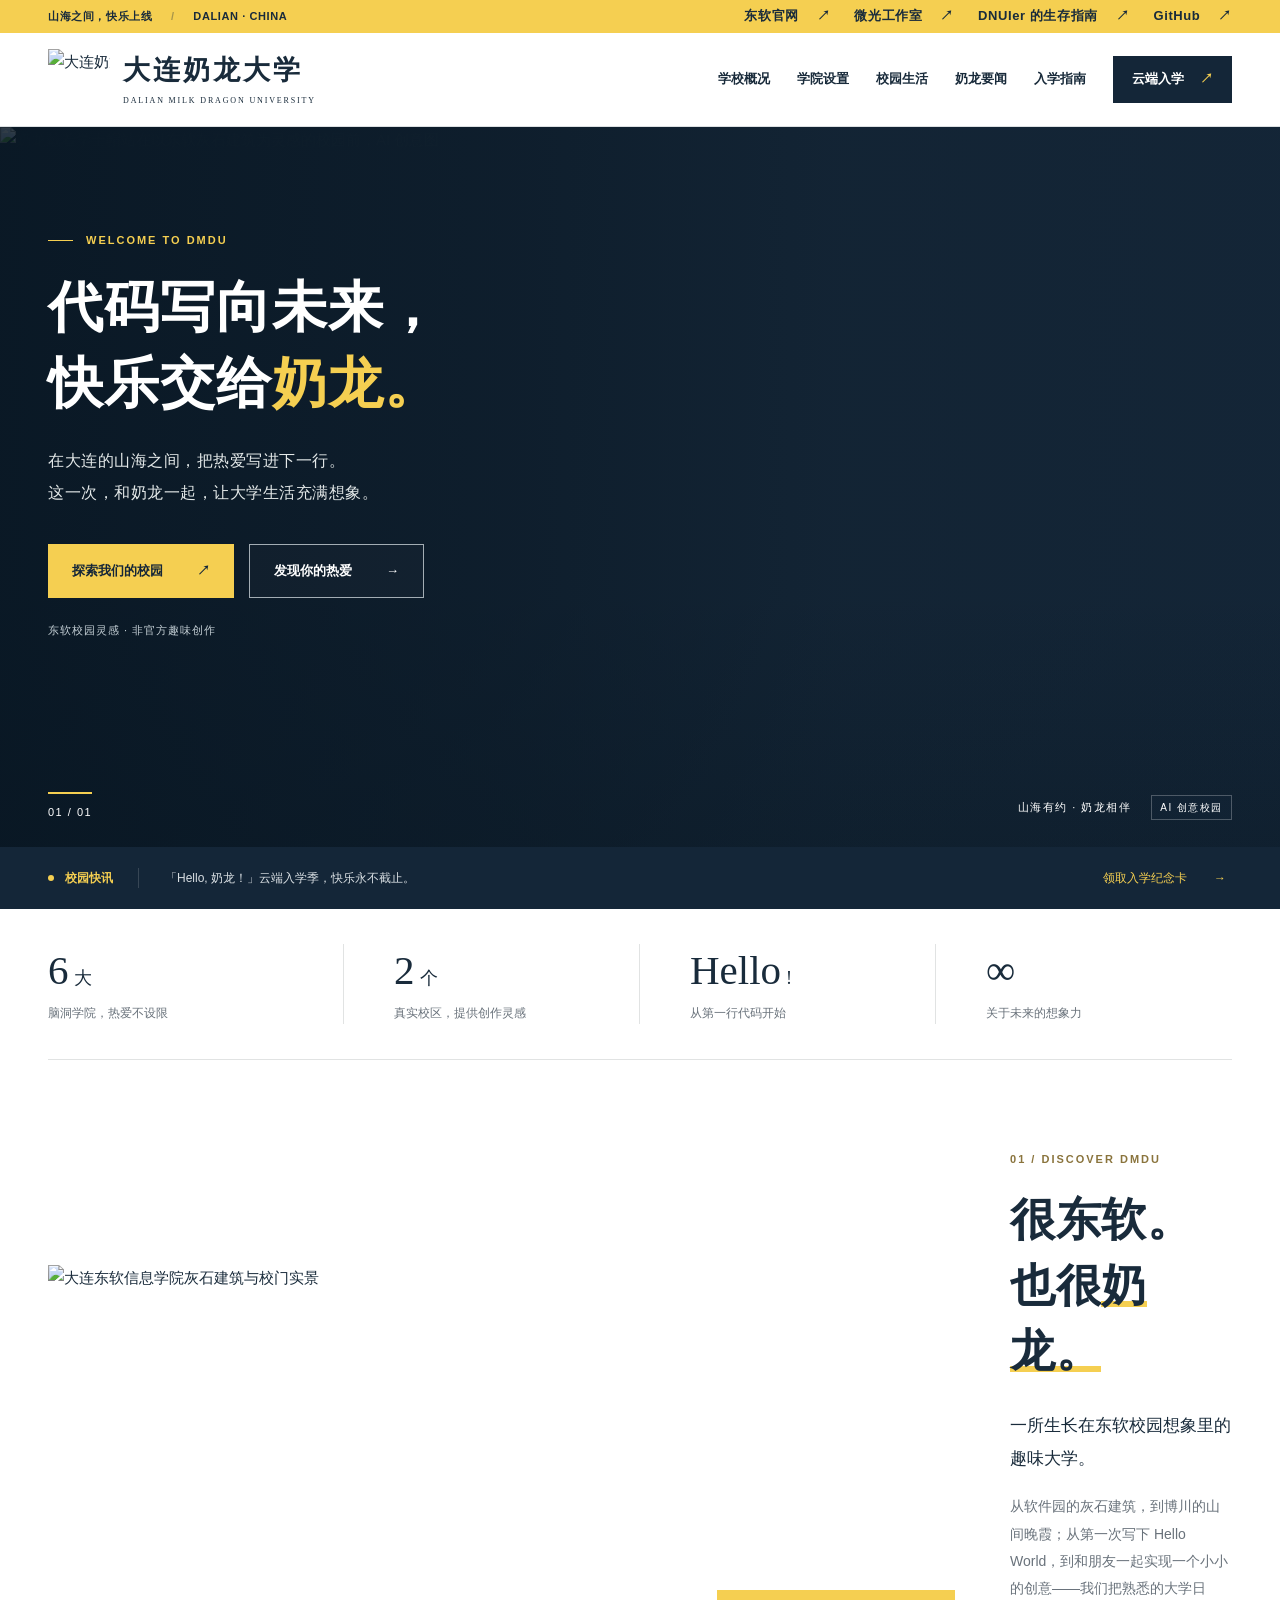
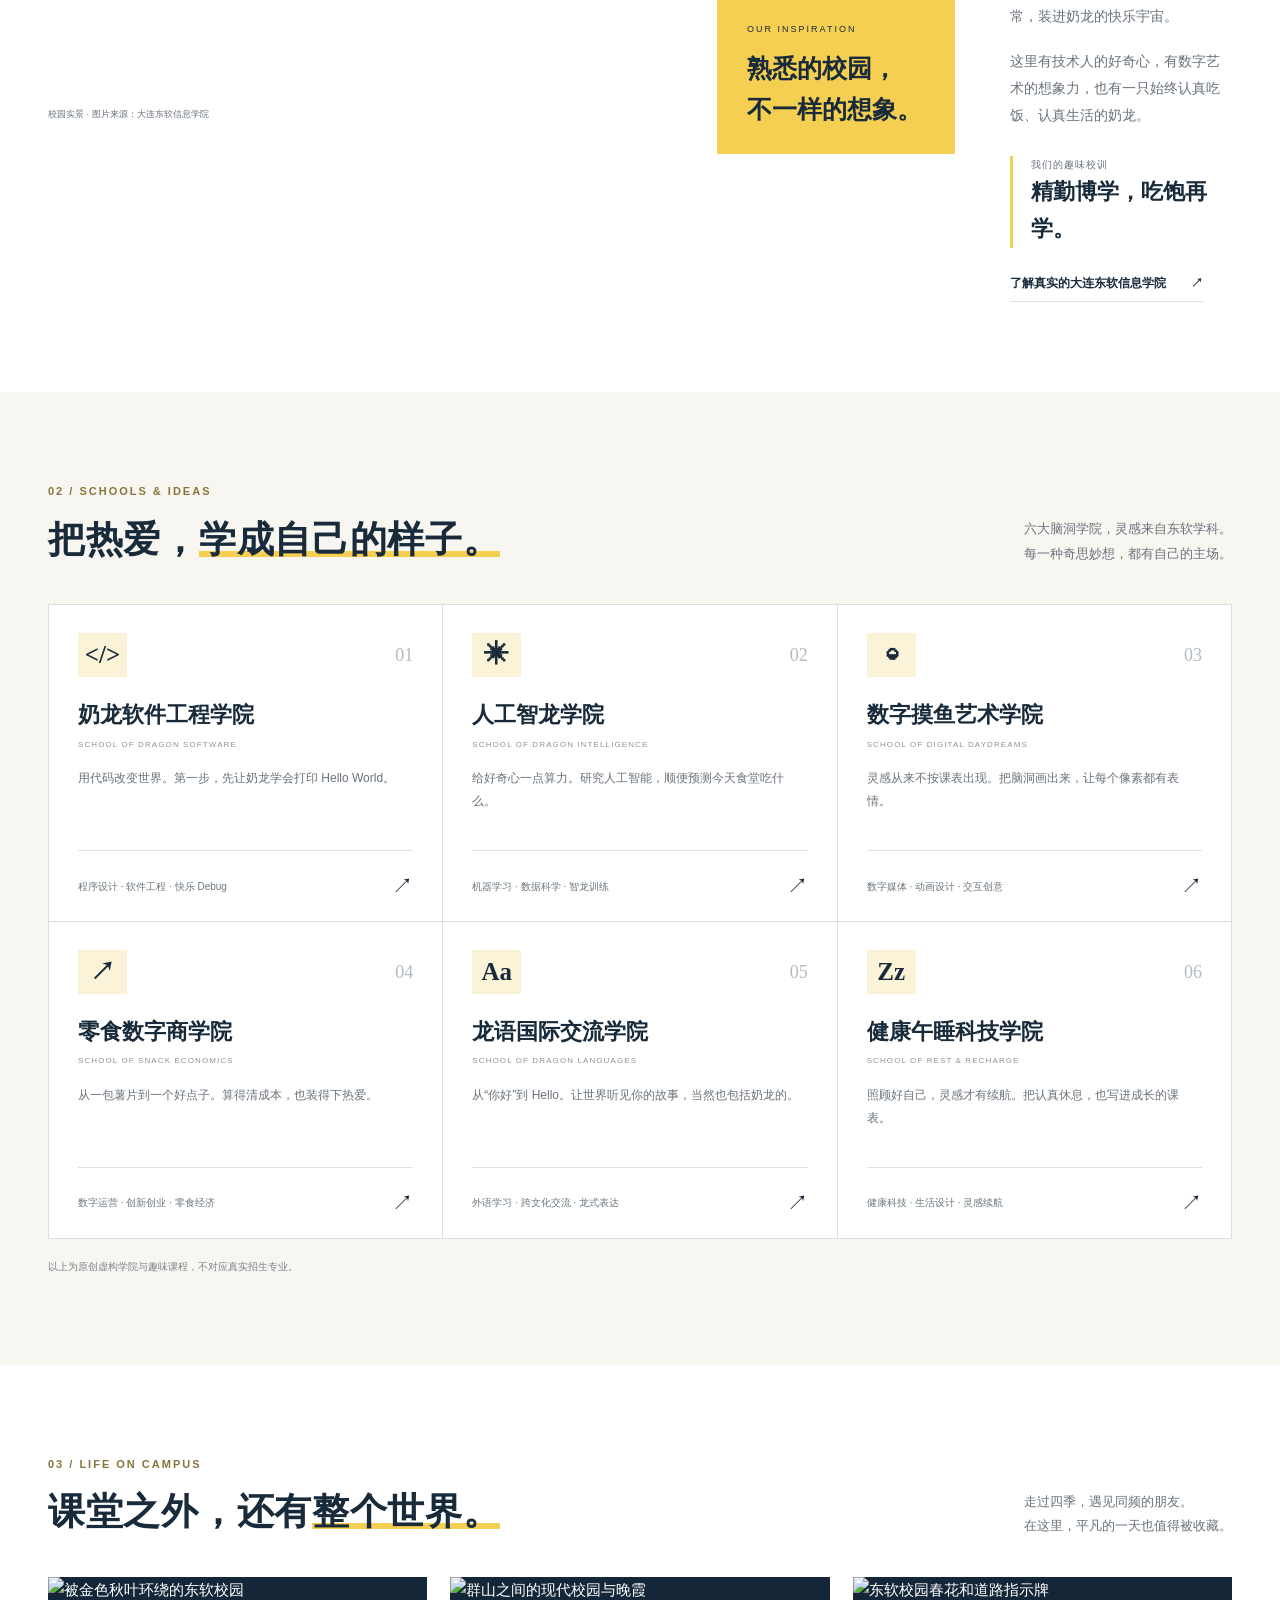
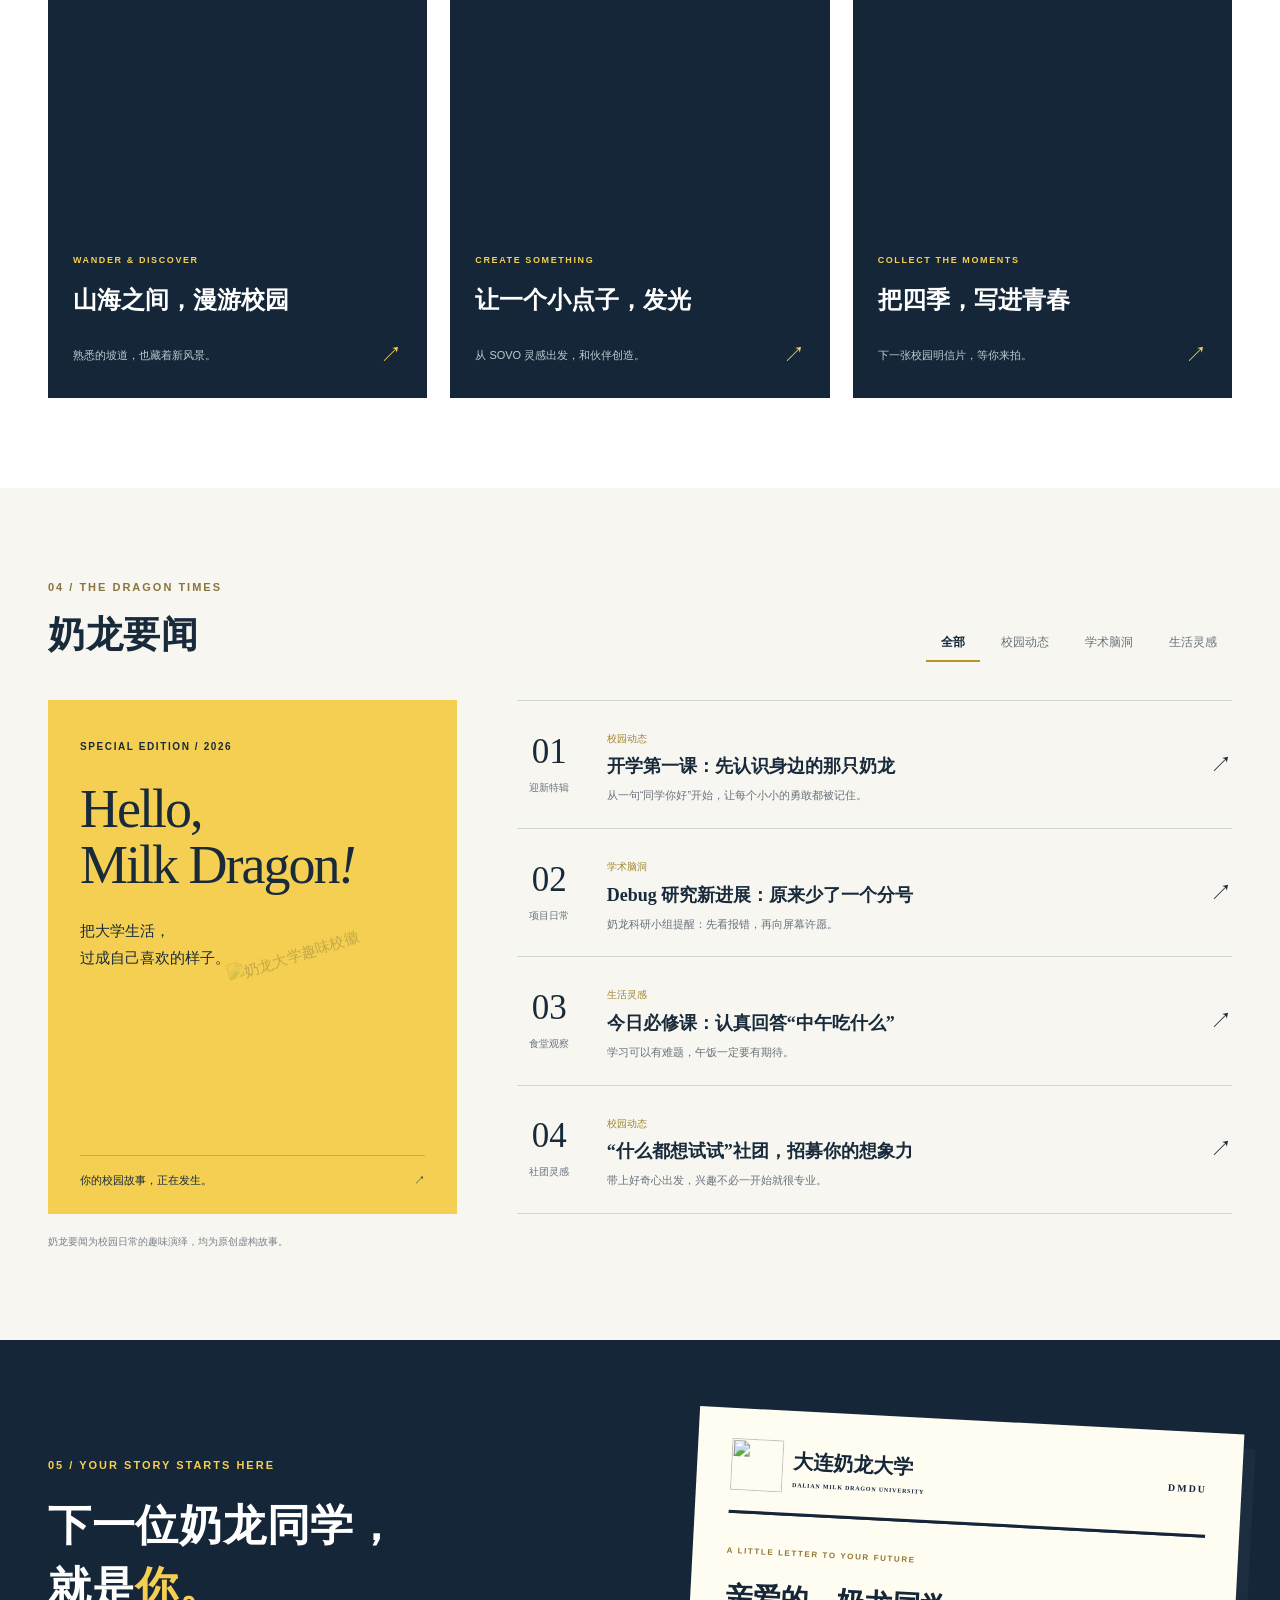
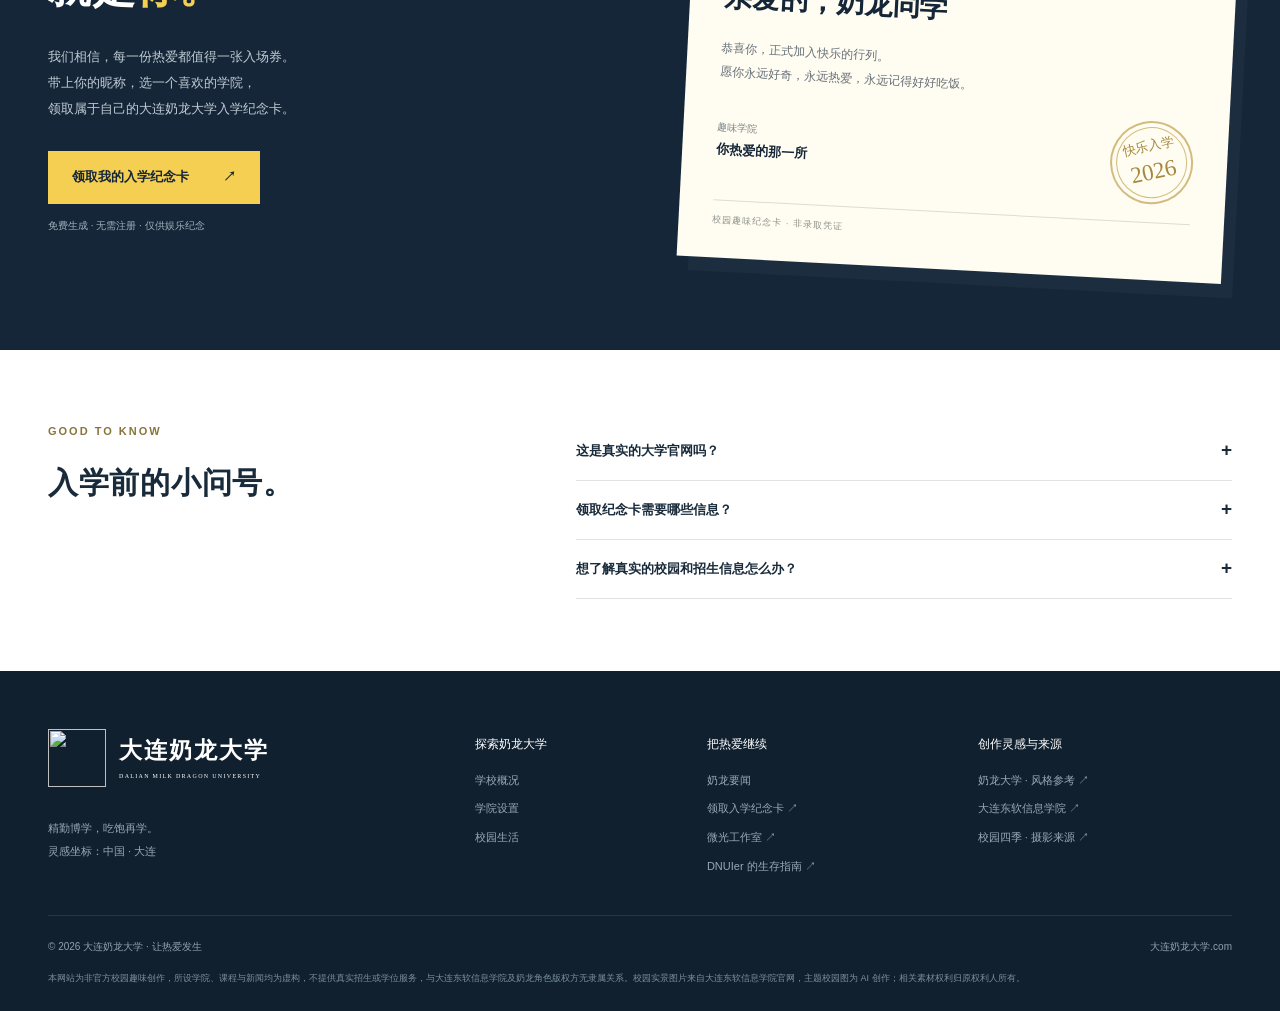
==== commit 4737813c: "Merge 26af2549a1a6a9deedbfdeca9afb435f74c6c04d into 40d638a2d2ecd57231e41bf00208ca8f3bccf29f" ====
--- a/index.html
+++ b/index.html
@@ -12,9 +12,14 @@
   <meta property="og:image" content="https://xn--pssa0vz4e155inzt.com/assets/hero-campus.webp">
   <meta property="og:type" content="website">
   <meta property="og:locale" content="zh_CN">
+<meta property="og:site_name" content="大连奶龙大学">
+<meta name="twitter:card" content="summary_large_image">
+<meta name="twitter:title" content="大连奶龙大学 · 代码写向未来，快乐交给奶龙">
+<meta name="twitter:description" content="一所生长在东软校园想象里的趣味大学。欢迎每一颗热爱技术、热爱生活的心。">
+<meta name="twitter:image" content="https://xn--pssa0vz4e155inzt.com/assets/hero-campus.webp">
   <link rel="icon" href="assets/seal.svg" type="image/svg+xml">
   <link rel="preload" as="image" href="assets/hero-campus.webp">
-  <link rel="stylesheet" href="styles.css?v=7">
+  <link rel="stylesheet" href="styles.css?v=6">
   <script src="app.js?v=2" defer></script>
 </head>
 <body>
@@ -24,7 +29,7 @@
   <div class="container header-inner">
     <a class="brand" href="#home" aria-label="大连奶龙大学首页"><img src="assets/seal.svg" width="62" height="62" alt="大连奶龙大学趣味校徽"><span><strong>大连奶龙大学</strong><small>DALIAN MILK DRAGON UNIVERSITY</small></span></a>
     <button id="menu-toggle" class="menu-toggle" aria-label="打开导航菜单" aria-controls="site-nav" aria-expanded="false"><span></span><span></span><span></span></button>
-    <nav id="site-nav" aria-label="主导航"><a href="#about">学校概况</a><a href="#colleges">学院设置</a><a href="#campus">校园生活</a><a href="#news">奶龙要闻</a><a href="#join">入学指南</a><a href="clubs.html">真实社团</a><button class="nav-apply" data-enroll>云端入学 <span aria-hidden="true">↗</span></button></nav>
+    <nav id="site-nav" aria-label="主导航"><a href="#about">学校概况</a><a href="#colleges">学院设置</a><a href="#campus">校园生活</a><a href="#news">奶龙要闻</a><a href="#join">入学指南</a><button class="nav-apply" data-enroll>云端入学 <span aria-hidden="true">↗</span></button></nav>
   </div>
 </header>
 <main id="main">
@@ -57,14 +62,9 @@
     <article data-category="campus"><button data-story="society"><span class="news-date"><strong>04</strong><small>社团灵感</small></span><span class="news-body"><span class="news-type">校园动态</span><h3>“什么都想试试”社团，招募你的想象力</h3><p>带上好奇心出发，兴趣不必一开始就很专业。</p></span><span class="news-arrow">↗</span></button></article>
   </div></div><p class="section-footnote">奶龙要闻为校园日常的趣味演绎，均为原创虚构故事。</p></div></section>
   <section class="join-section" id="join"><div class="container join-grid"><div><p class="eyebrow light">05 / YOUR STORY STARTS HERE</p><h2>下一位奶龙同学，<br>就是<span>你。</span></h2><p>我们相信，每一份热爱都值得一张入场券。<br>带上你的昵称，选一个喜欢的学院，<br>领取属于自己的大连奶龙大学入学纪念卡。</p><button class="button button-yellow" data-enroll>领取我的入学纪念卡 <span aria-hidden="true">↗</span></button><span class="join-small">免费生成 · 无需注册 · 仅供娱乐纪念</span></div><div class="admission-preview" aria-label="入学纪念卡示意"><div class="admission-brand"><img src="assets/seal.svg" width="52" height="52" alt=""><span>大连奶龙大学<small>DALIAN MILK DRAGON UNIVERSITY</small></span><b>DMDU</b></div><div class="admission-rule"></div><span class="tiny-label">A LITTLE LETTER TO YOUR FUTURE</span><h3>亲爱的，奶龙同学</h3><p>恭喜你，正式加入快乐的行列。<br>愿你永远好奇，永远热爱，永远记得好好吃饭。</p><div class="admission-footer"><div><small>趣味学院</small><strong>你热爱的那一所</strong></div><span class="admission-stamp">快乐入学<br><b>2026</b></span></div><div class="admission-fine">校园趣味纪念卡 · 非录取凭证</div></div></div></section>
-  <section class="section clubs-section" id="clubs"><div class="container"><div class="section-head"><div><p class="eyebrow">06 / REAL DNUI · STUDENT ORGANIZATIONS</p><h2>真实东软，<span class="accent-underline">学生组织。</span></h2></div><p>前面都是虚构的奶龙大学。<br>这一节讲真实校园里的三个技术组织。</p></div><div class="college-grid">
-    <a class="college-card" href="clubs.html#nss"><span class="college-top"><span class="college-symbol">⌗</span><span class="college-number">01</span></span><h3>大连东软信息学院网络安全工作室</h3><p class="college-en">NSS CYBERSECURITY LAB</p><p class="college-description">打 CTF、做攻防的那群人。学校官方新闻点名过它的全国二等奖与三等奖。</p><span class="college-bottom"><span class="source-tag is-official">官方已核实</span><span>↗</span></span></a>
-    <a class="college-card" href="clubs.html#shimmer"><span class="college-top"><span class="college-symbol">◍</span><span class="college-number">02</span></span><h3>微光网络工作室</h3><p class="college-en">SHIMMER NETWORK STUDIO</p><p class="college-description">学校官网的开发者。学校官网新闻内页的页脚署名「技术支持：微光网络工作室」。</p><span class="college-bottom"><span class="source-tag is-official">官方已核实</span><span>↗</span></span></a>
-    <a class="college-card" href="clubs.html#acm"><span class="college-top"><span class="college-symbol">{ }</span><span class="college-number">03</span></span><h3>ACM 编程爱好者社</h3><p class="college-en">ACM PROGRAMMING CLUB</p><p class="college-description">2010 年创立、每天训练的老牌算法社团。辽宁省赛金奖，CCPC 东北四省区赛银牌。</p><span class="college-bottom"><span class="source-tag is-official">官方已核实</span><span>↗</span></span></a>
-  </div><p class="college-note">这一节与上面五节的性质不同：<strong>三家组织都真实存在</strong>，名称、性质与战绩都能在学校官网或组织官网查到，本站按来源层级逐条标注，只在学生整理资料里出现的内容会单独注明；而本站的六所脑洞学院、趣味课程、奶龙教授与奶龙要闻全部为原创虚构。两者不混排，点开卡片可以看到每个组织的详细信息与出处。</p></div></section>
   <section class="faq-section"><div class="container faq-grid"><div><p class="eyebrow">GOOD TO KNOW</p><h2>入学前的小问号。</h2></div><div class="faq-list"><details><summary>这是真实的大学官网吗？<span>+</span></summary><p>这是“大连奶龙大学”校园趣味创作，以大连东软信息学院的校园与学习生活为灵感，与真实学校和奶龙角色版权方均无官方隶属关系。真实学校信息请访问 <a href="https://www.neusoft.edu.cn/" target="_blank" rel="noopener noreferrer">大连东软信息学院官网</a>。</p></details><details><summary>领取纪念卡需要哪些信息？<span>+</span></summary><p>只需要一个你喜欢的昵称和一个脑洞学院。纪念卡在你的浏览器里生成，不需要注册，也不会上传昵称。生成后可以下载保存。</p></details><details><summary>想了解真实的校园和招生信息怎么办？<span>+</span></summary><p>请以大连东软信息学院官网发布的信息为准。本网站没有真实招生、缴费、学籍或学位服务，也不接受任何形式的费用。</p></details></div></div></section>
 </main>
-<footer class="site-footer"><div class="container"><div class="footer-main"><div><a class="brand footer-brand" href="#home"><img src="assets/seal.svg" width="58" height="58" alt=""><span><strong>大连奶龙大学</strong><small>DALIAN MILK DRAGON UNIVERSITY</small></span></a><p>精勤博学，吃饱再学。<br>灵感坐标：中国 · 大连</p></div><div><h3>探索奶龙大学</h3><a href="#about">学校概况</a><a href="#colleges">学院设置</a><a href="#campus">校园生活</a><a href="clubs.html">真实社团</a></div><div><h3>把热爱继续</h3><a href="#news">奶龙要闻</a><button data-enroll>领取入学纪念卡 ↗</button><a href="https://shimmer.neusoft.edu.cn/" target="_blank" rel="noopener noreferrer">微光工作室 ↗</a><a href="https://survive.dnui.cc/" target="_blank" rel="noopener noreferrer">DNUIer 的生存指南 ↗</a></div><div><h3>创作灵感与来源</h3><a href="https://www.milkdragonuniversity.me/" target="_blank" rel="noopener noreferrer">奶龙大学 · 风格参考 ↗</a><a href="https://www.neusoft.edu.cn/" target="_blank" rel="noopener noreferrer">大连东软信息学院 ↗</a><a href="https://www.neusoft.edu.cn/html/1074/" target="_blank" rel="noopener noreferrer">校园四季 · 摄影来源 ↗</a></div></div><div class="footer-bottom"><span>© 2026 大连奶龙大学 · 让热爱发生</span><span>大连奶龙大学.com</span></div><p class="disclaimer">本网站为非官方校园趣味创作，所设学院、课程与新闻均为虚构，不提供真实招生或学位服务，与大连东软信息学院及奶龙角色版权方无隶属关系。校园实景图片来自大连东软信息学院官网，主题校园图为 AI 创作；相关素材权利归原权利人所有。</p></div></footer>
+<footer class="site-footer"><div class="container"><div class="footer-main"><div><a class="brand footer-brand" href="#home"><img src="assets/seal.svg" width="58" height="58" alt=""><span><strong>大连奶龙大学</strong><small>DALIAN MILK DRAGON UNIVERSITY</small></span></a><p>精勤博学，吃饱再学。<br>灵感坐标：中国 · 大连</p></div><div><h3>探索奶龙大学</h3><a href="#about">学校概况</a><a href="#colleges">学院设置</a><a href="#campus">校园生活</a></div><div><h3>把热爱继续</h3><a href="#news">奶龙要闻</a><button data-enroll>领取入学纪念卡 ↗</button><a href="https://shimmer.neusoft.edu.cn/" target="_blank" rel="noopener noreferrer">微光工作室 ↗</a><a href="https://survive.dnui.cc/" target="_blank" rel="noopener noreferrer">DNUIer 的生存指南 ↗</a></div><div><h3>创作灵感与来源</h3><a href="https://www.milkdragonuniversity.me/" target="_blank" rel="noopener noreferrer">奶龙大学 · 风格参考 ↗</a><a href="https://www.neusoft.edu.cn/" target="_blank" rel="noopener noreferrer">大连东软信息学院 ↗</a><a href="https://www.neusoft.edu.cn/html/1074/" target="_blank" rel="noopener noreferrer">校园四季 · 摄影来源 ↗</a></div></div><div class="footer-bottom"><span>© 2026 大连奶龙大学 · 让热爱发生</span><span>大连奶龙大学.com</span></div><p class="disclaimer">本网站为非官方校园趣味创作，所设学院、课程与新闻均为虚构，不提供真实招生或学位服务，与大连东软信息学院及奶龙角色版权方无隶属关系。校园实景图片来自大连东软信息学院官网，主题校园图为 AI 创作；相关素材权利归原权利人所有。</p></div></footer>
 <button id="back-to-top" class="back-to-top" aria-label="回到顶部">↑</button>
 <dialog id="detail-dialog" class="site-dialog" aria-labelledby="detail-title"><button type="button" class="dialog-close" data-close aria-label="关闭详情">×</button><div id="detail-content"></div></dialog>
 <dialog id="enroll-dialog" class="site-dialog enroll-dialog" aria-labelledby="enroll-title"><button type="button" class="dialog-close" data-close aria-label="关闭入学纪念卡">×</button><p class="dialog-eyebrow">A WARM WELCOME TO DMDU</p><h2 id="enroll-title" class="dialog-title">你好，未来的奶龙同学。</h2><form id="enroll-form"><p class="dialog-description">给快乐一点仪式感。填一个昵称，领取你的专属纪念卡。</p><label for="student-name">你的昵称</label><input id="student-name" name="nickname" maxlength="12" placeholder="例如：今天不写 Bug" required autocomplete="off"><label for="student-college">选择你的脑洞学院</label><select id="student-college" name="college" required><option value="" disabled selected>哪一种热爱，最像你？</option><option value="code">奶龙软件工程学院</option><option value="ai">人工智龙学院</option><option value="design">数字摸鱼艺术学院</option><option value="business">零食数字商学院</option><option value="language">龙语国际交流学院</option><option value="health">健康午睡科技学院</option></select><label class="consent-label"><input id="fun-consent" type="checkbox" required><span>我知道这是一张趣味纪念卡，不是真实录取凭证。</span></label><button class="button button-yellow" type="submit">生成我的纪念卡 <span>↗</span></button><p class="form-note">只在当前浏览器生成，不上传或保存你的昵称。</p></form><div id="enroll-result" hidden><div class="result-card"><img src="assets/seal.svg" width="66" height="66" alt="大连奶龙大学校徽"><p>大连奶龙大学 · 入学纪念卡</p><h3 id="card-name"></h3><p>欢迎加入 <strong id="card-college"></strong></p><p class="result-card-meta"><span id="card-id"></span><span id="card-date"></span></p><small>校园趣味纪念卡 · 非录取凭证</small></div><div class="result-actions"><button id="download-card" type="button" class="button button-yellow">下载纪念卡 ↓</button><button id="enroll-reset" type="button" class="button button-plain">再做一张</button></div></div></dialog>
